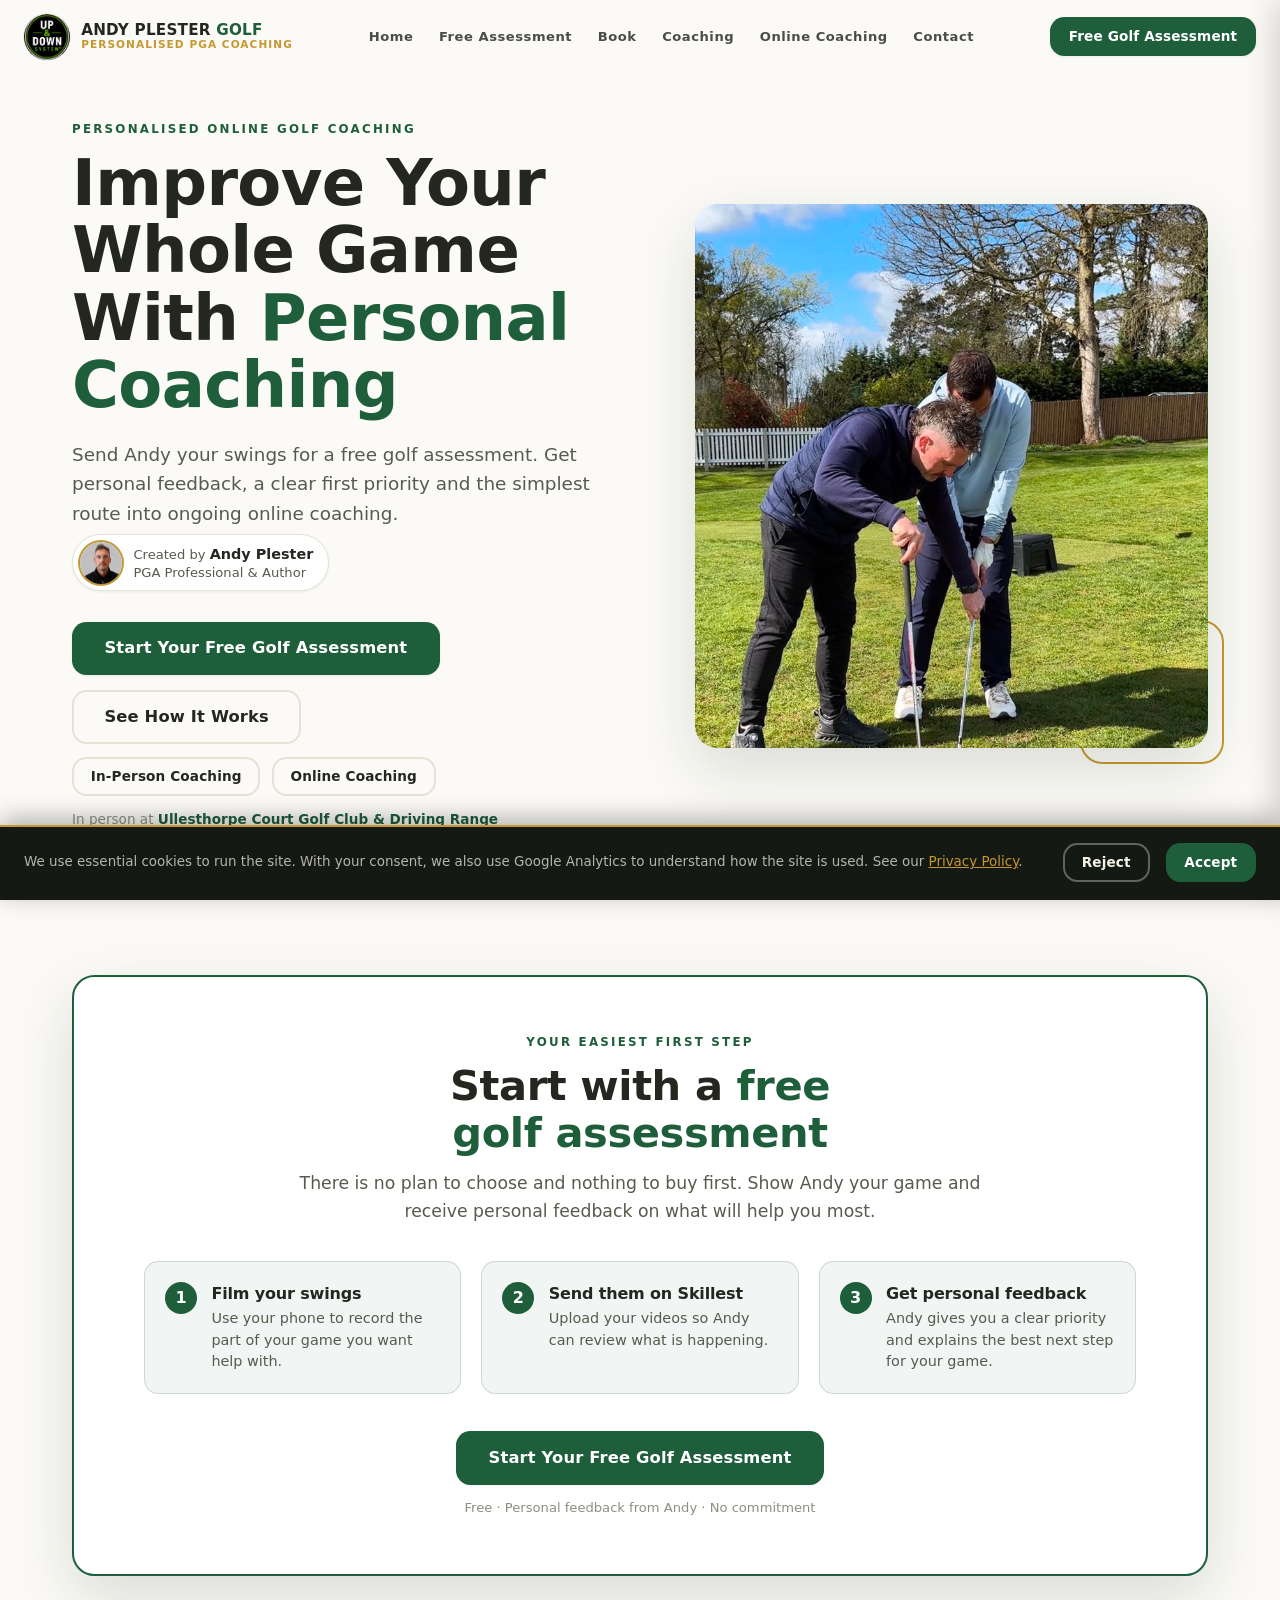
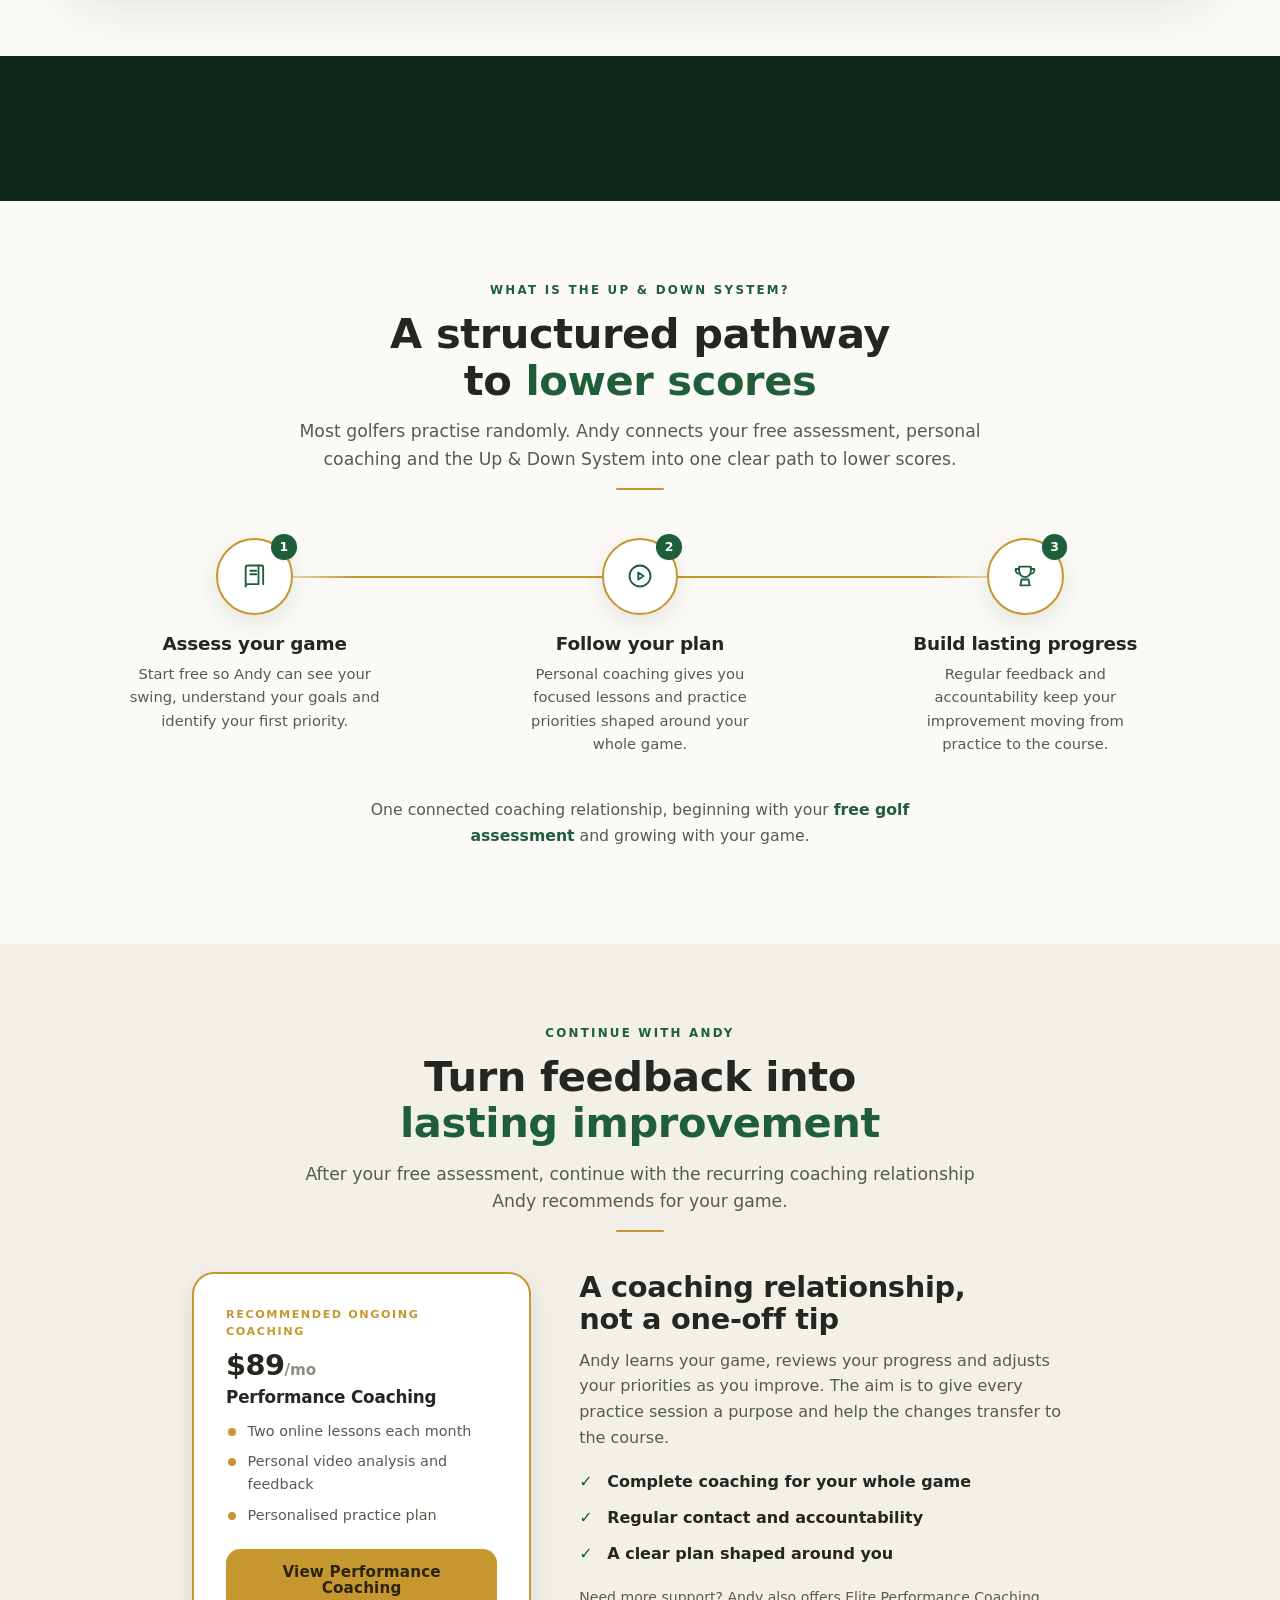
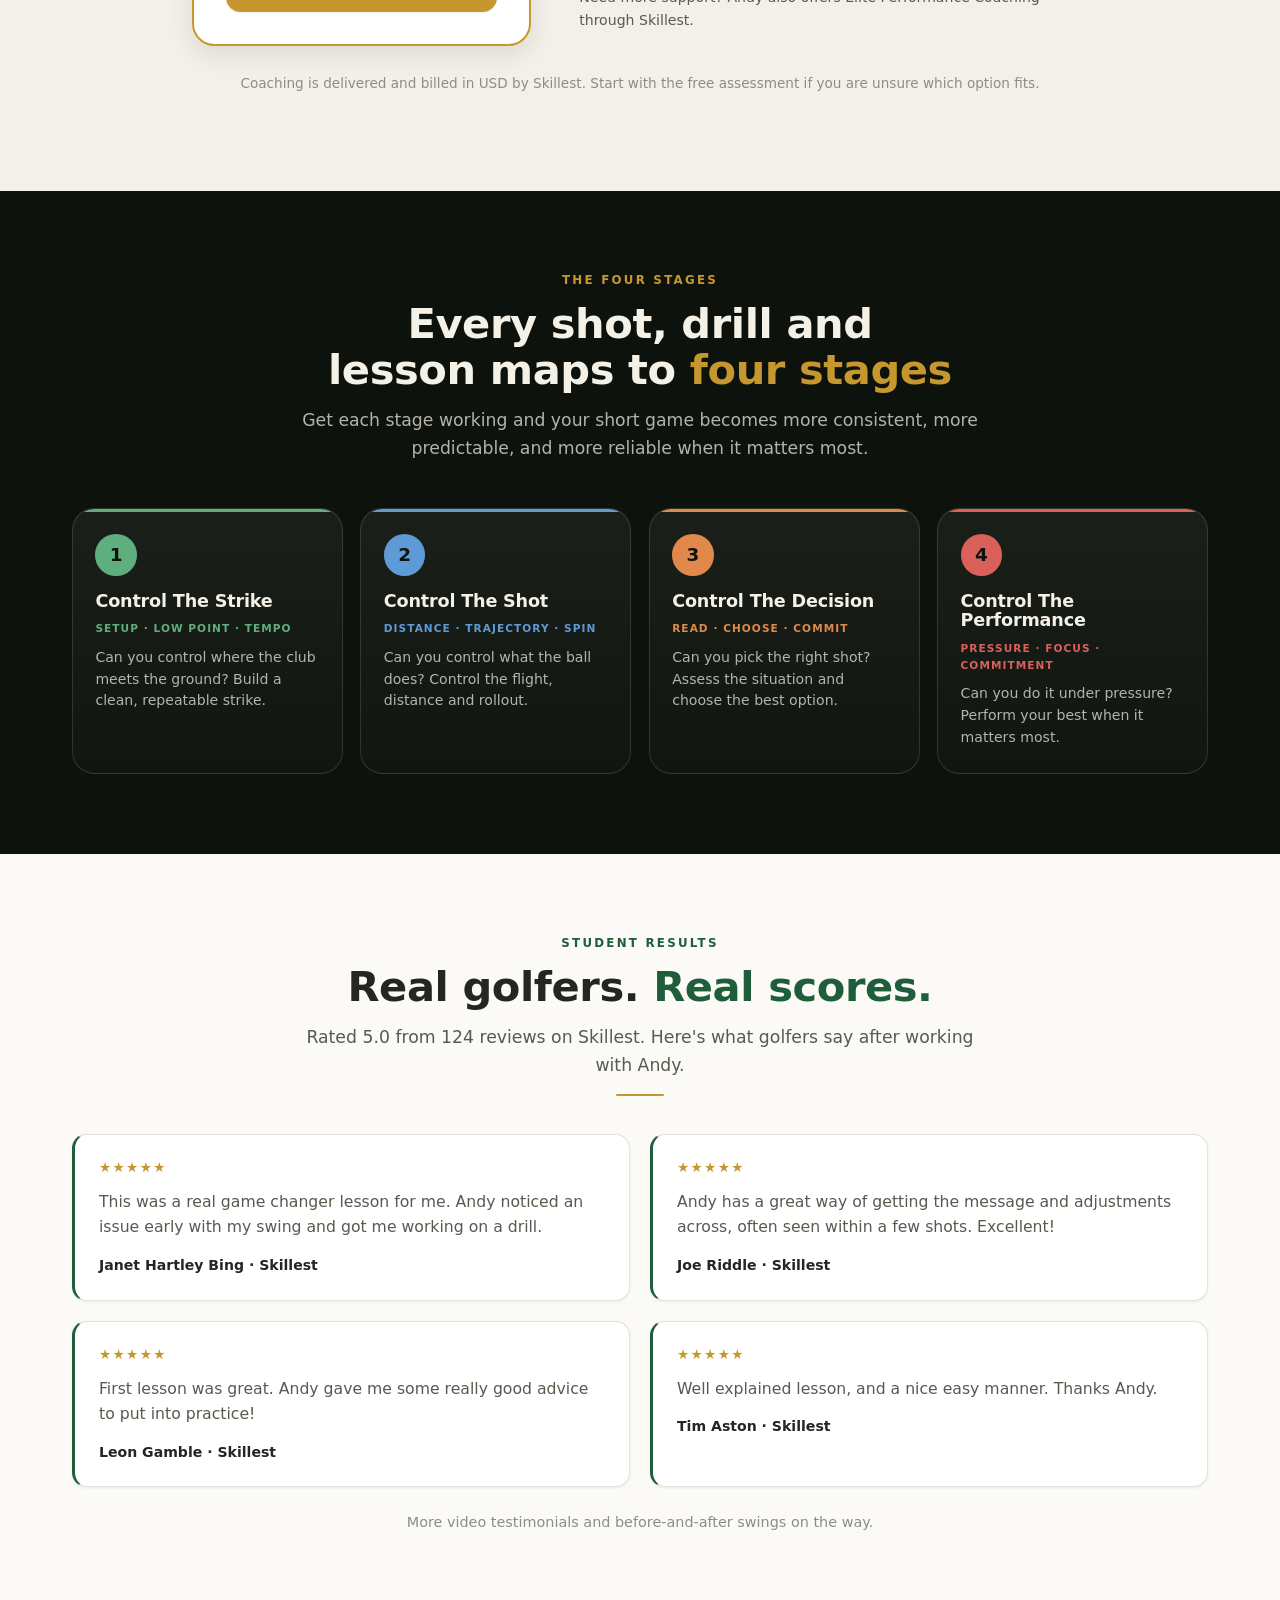
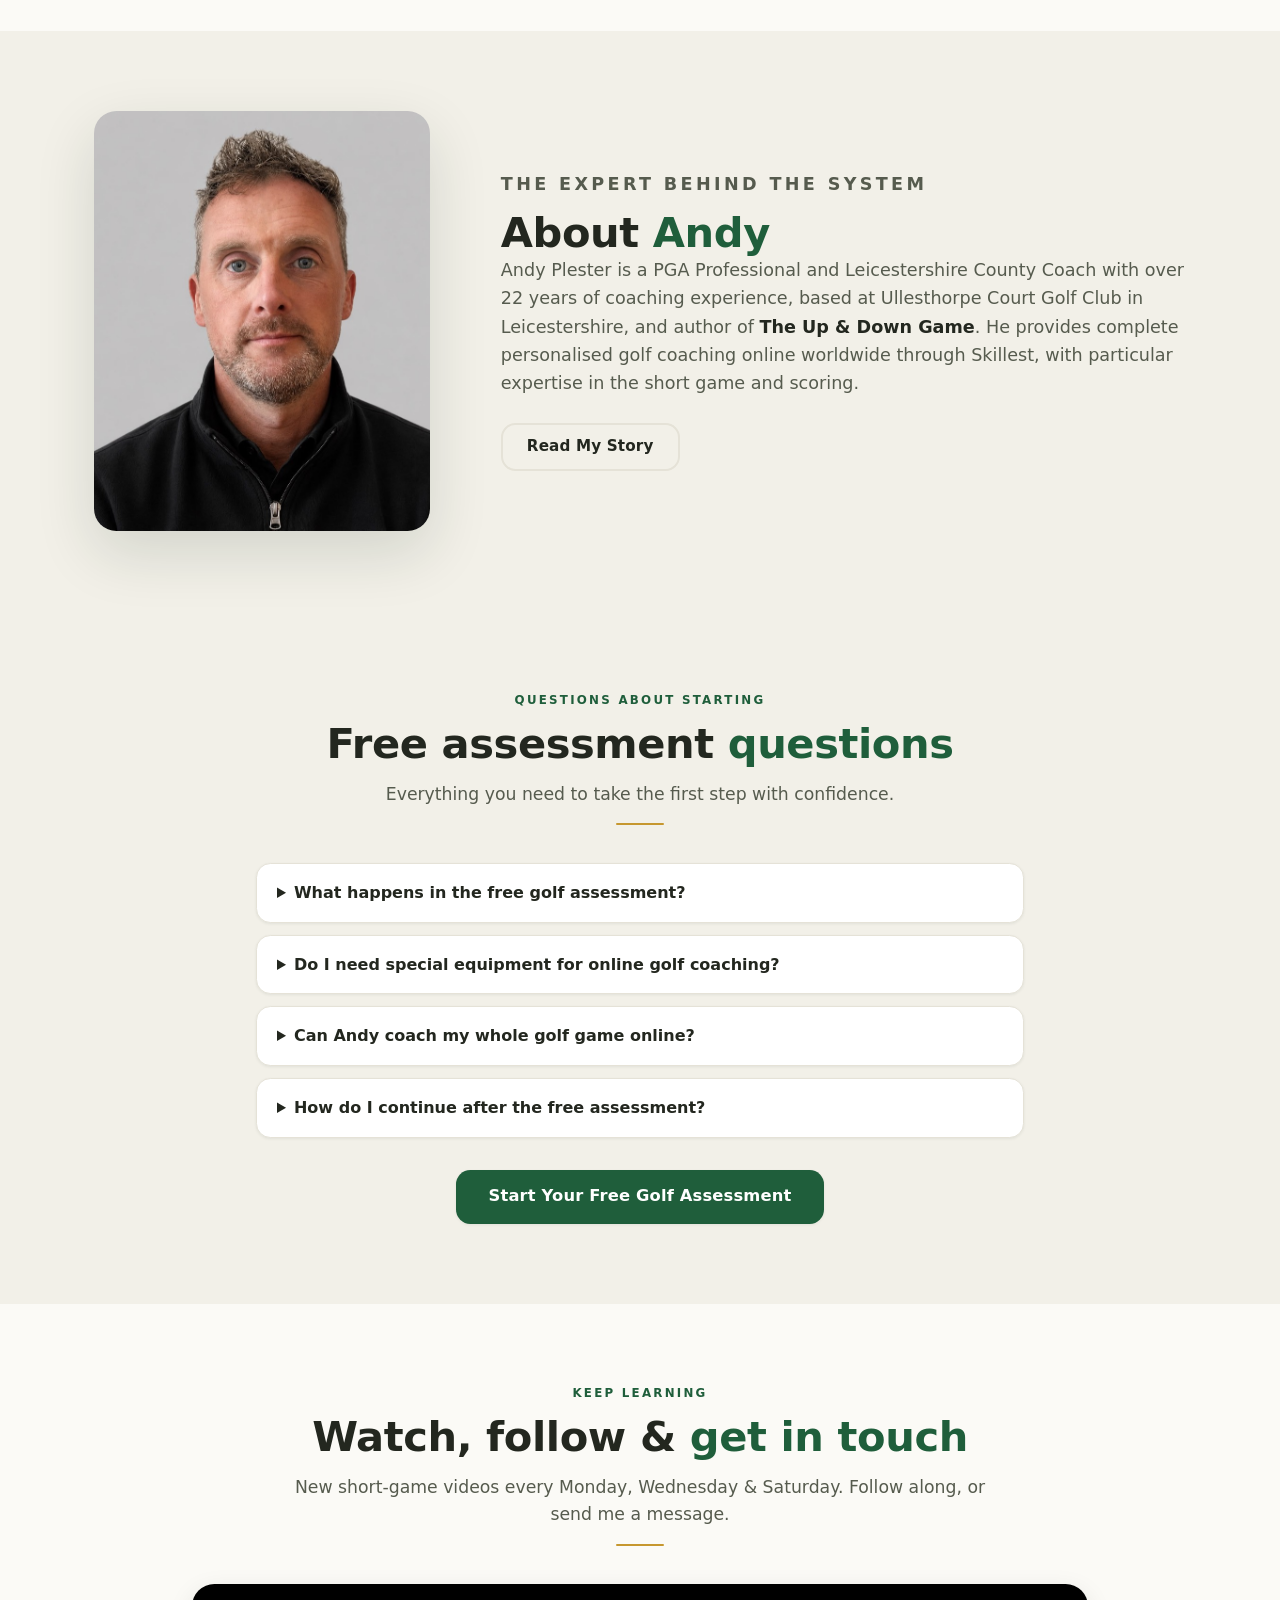
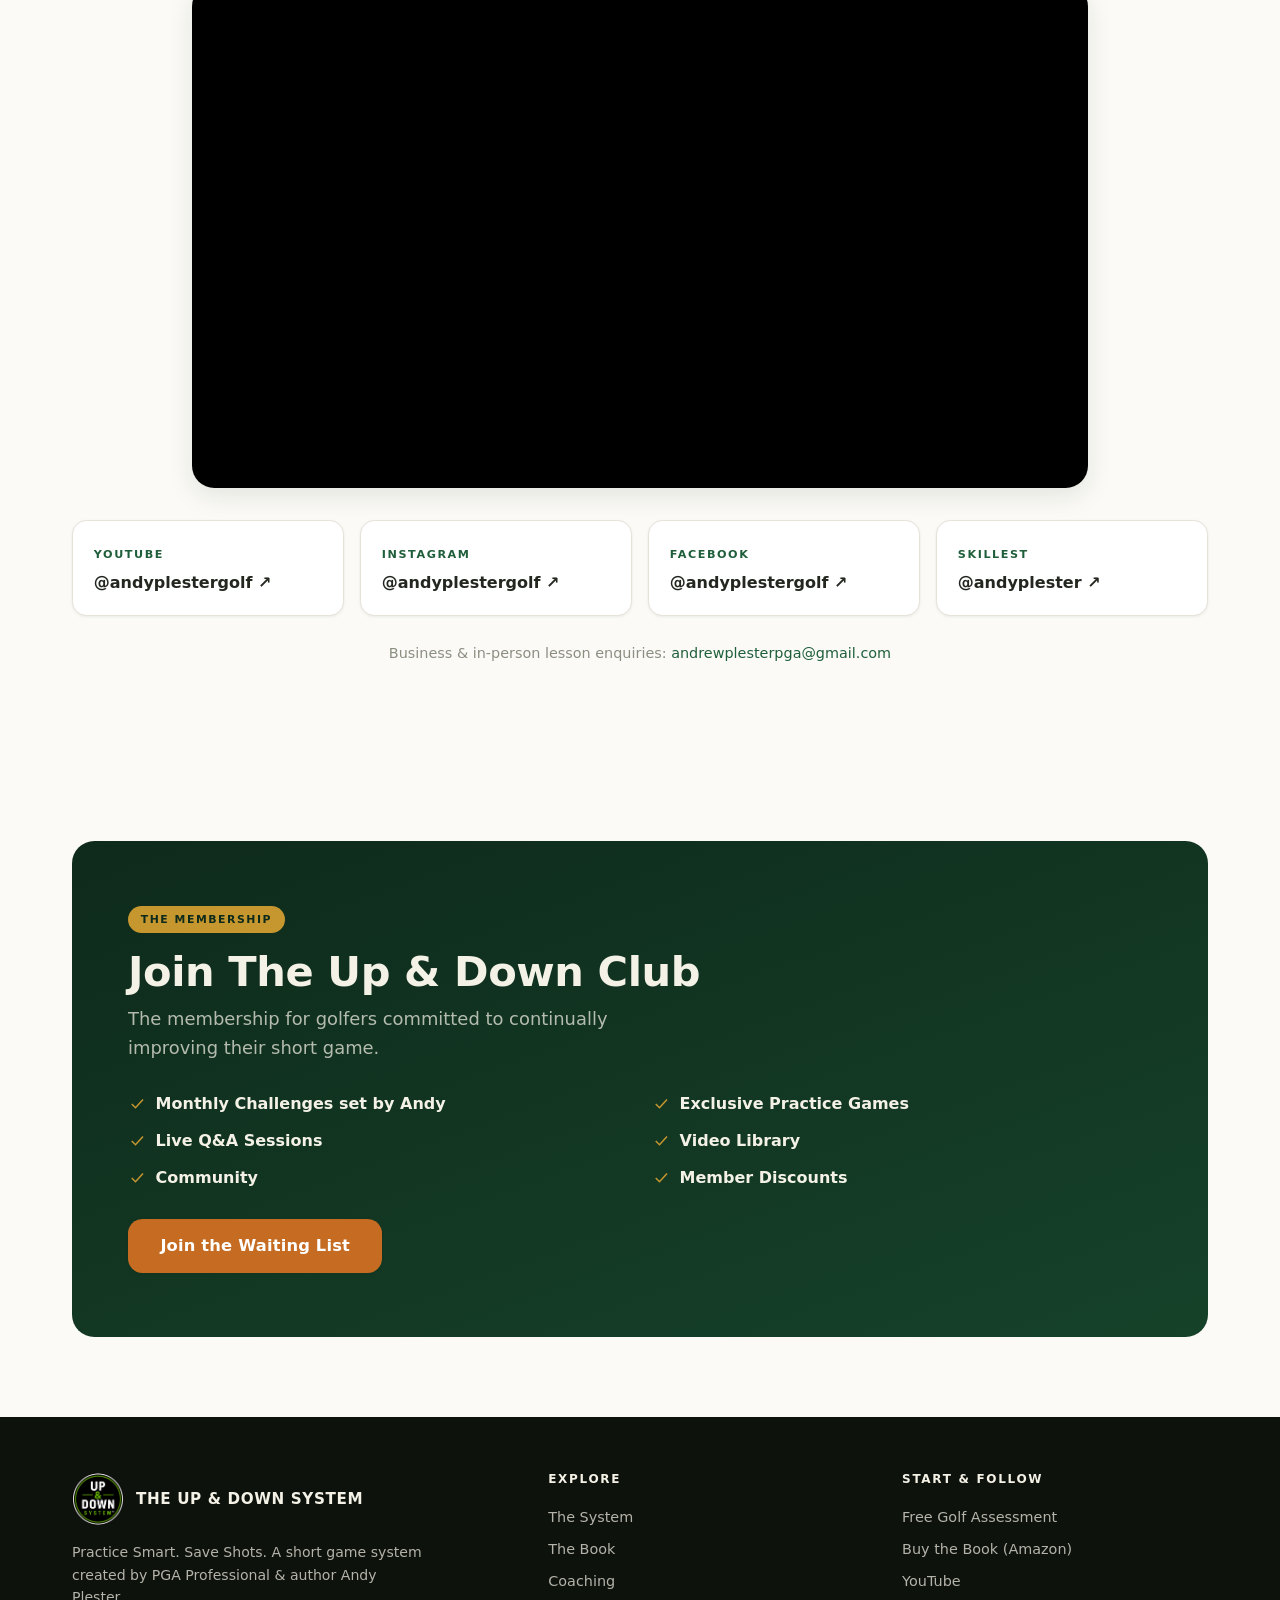
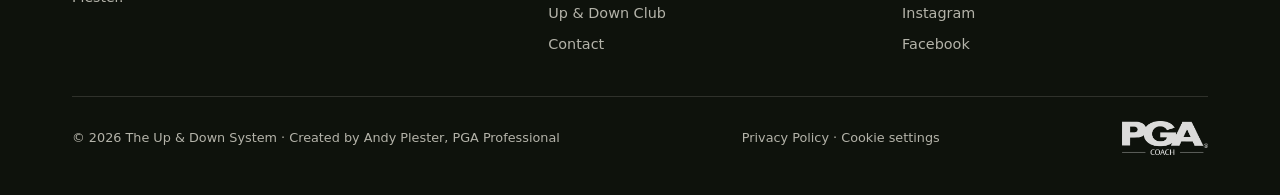
==== index.html @ eadbabe5 "Preview of number 20" ====
<!DOCTYPE html>
<html lang="en">
<head><meta name="robots" content="noindex, nofollow">
  <meta http-equiv="Content-Security-Policy" data-desk="site-policy" content="default-src 'self'; script-src 'self' 'unsafe-inline' https://www.googletagmanager.com/gtag/js; style-src 'self' 'unsafe-inline' https://fonts.googleapis.com; font-src 'self' https://fonts.gstatic.com data:; img-src 'self' data: https://www.google-analytics.com https://www.googletagmanager.com https://i.ytimg.com; media-src 'self'; connect-src 'self' https://www.google-analytics.com https://*.google-analytics.com https://*.analytics.google.com https://www.googletagmanager.com; frame-src https://www.youtube-nocookie.com https://www.youtube.com; form-action 'self' https://api.web3forms.com https://andyplestergolf.com; object-src 'none'; base-uri 'self'; worker-src 'none'; manifest-src 'self'">
  <meta charset="UTF-8">
  <meta name="viewport" content="width=device-width, initial-scale=1.0">

  <title>Online Golf Coaching | Andy Plester PGA</title>
  <meta name="description" content="Personalised online golf coaching with PGA Professional Andy Plester. Start with a free golf assessment and get a clear plan for your game.">
  <link rel="canonical" href="https://andyplestergolf.com/">
  <link rel="icon" href="logo-badge.jpeg">
  <link rel="apple-touch-icon" href="logo-badge.jpeg">

  <!-- Open Graph / Twitter -->
  <meta property="og:type" content="website">
  <meta property="og:site_name" content="Andy Plester Golf">
  <meta property="og:title" content="Personalised Online Golf Coaching with Andy Plester">
  <meta property="og:description" content="Start with a free golf assessment and receive personal feedback from PGA Professional Andy Plester.">
  <meta property="og:url" content="https://andyplestergolf.com/">
  <meta property="og:image" content="https://andyplestergolf.com/coaching-hero.jpeg">
  <meta name="twitter:card" content="summary_large_image">
  <meta name="twitter:title" content="Personalised Online Golf Coaching with Andy Plester">
  <meta name="twitter:description" content="Start with a free golf assessment and receive personal feedback from PGA Professional Andy Plester.">
  <meta name="twitter:image" content="https://andyplestergolf.com/coaching-hero.jpeg">

  <link rel="preconnect" href="https://fonts.googleapis.com">
  <link rel="preconnect" href="https://fonts.gstatic.com" crossorigin>
  <link href="https://fonts.googleapis.com/css2?family=Syne:wght@400;500;600;700;800&display=swap" rel="stylesheet">
  <script>document.documentElement.className += " js";</script>
  <link rel="stylesheet" href="brand.css">

  <script type="application/ld+json">
  {
    "@context":"https://schema.org",
    "@graph":[
      {"@type":"Organization","@id":"https://andyplestergolf.com/#org","name":"Andy Plester Golf","url":"https://andyplestergolf.com/","logo":"https://andyplestergolf.com/logo-badge.jpeg","sameAs":["https://www.youtube.com/@andyplestergolf","https://www.instagram.com/andyplestergolf/","https://www.facebook.com/andyplestergolf/","https://skillest.com/@andyplester"]},
      {"@type":"Person","@id":"https://andyplestergolf.com/#andy","name":"Andy Plester","image":"https://andyplestergolf.com/andy-portrait.jpeg","jobTitle":"PGA Professional and Leicestershire County Coach","hasCredential":"PGA Professional","knowsAbout":["golf coaching","online golf lessons","short game","chipping","pitching","bunker play","course management"],"worksFor":{"@id":"https://andyplestergolf.com/#org"}},
      {"@type":["LocalBusiness","ProfessionalService"],"@id":"https://andyplestergolf.com/#business","name":"Andy Plester Golf","url":"https://andyplestergolf.com/","image":"https://andyplestergolf.com/coaching-hero.jpeg","founder":{"@id":"https://andyplestergolf.com/#andy"},"address":{"@type":"PostalAddress","addressLocality":"Ullesthorpe","addressRegion":"Leicestershire","addressCountry":"GB"},"areaServed":["Worldwide","Leicestershire"]},
      {"@type":"Service","@id":"https://andyplestergolf.com/#online-coaching","name":"Personalised Online Golf Coaching","description":"Personalised golf coaching through Skillest with video analysis, feedback and a practice plan from Andy Plester.","provider":{"@id":"https://andyplestergolf.com/#business"},"areaServed":"Worldwide","offers":[{"@type":"Offer","name":"Free Golf Assessment","price":"0","priceCurrency":"USD","url":"https://skillest.com/@andyplester#evaluation"},{"@type":"Offer","name":"Performance Coaching","price":"89","priceCurrency":"USD","url":"https://skillest.com/@andyplester"}]},
      {"@type":"Book","name":"The Up & Down Game","author":{"@id":"https://andyplestergolf.com/#andy"},"bookFormat":"https://schema.org/Paperback","inLanguage":"en","url":"https://www.amazon.co.uk/dp/B0H3FBJCKP"},
      {"@type":"FAQPage","mainEntity":[
        {"@type":"Question","name":"What happens in the free golf assessment?","acceptedAnswer":{"@type":"Answer","text":"You send Andy videos of your golf swing through Skillest. Andy reviews them personally and gives you clear feedback on what to work on first."}},
        {"@type":"Question","name":"Do I need special equipment for online golf coaching?","acceptedAnswer":{"@type":"Answer","text":"No. You only need your phone and somewhere safe to film your swing; your lessons and feedback are delivered through Skillest."}},
        {"@type":"Question","name":"Can Andy coach my whole golf game online?","acceptedAnswer":{"@type":"Answer","text":"Yes. Andy provides complete personalised golf coaching, with particular expertise in the short game and scoring."}},
        {"@type":"Question","name":"How do I continue after the free assessment?","acceptedAnswer":{"@type":"Answer","text":"Andy will explain the most useful next step for your game. If ongoing support is right for you, Performance Coaching includes regular lessons, analysis and a personalised practice plan through Skillest."}}
      ]}
    ]
  }
  </script>
</head>
<body>
  <header class="site-header" id="top">
    <a href="#top" class="brand-lockup" aria-label="Andy Plester Golf, home">
      <img src="logo-badge.jpeg" alt="" width="46" height="46" class="brand-badge">
      <span class="brand-text">
        <span class="brand-name">ANDY PLESTER <span class="amp">GOLF</span></span>
        <span class="brand-strap">Personalised PGA Coaching</span>
      </span>
    </a>
    <nav class="nav" aria-label="Main">
      <a href="#top" class="nav-link">Home</a>
      <a href="#free-assessment" class="nav-link">Free Assessment</a>
      <a href="book.html" class="nav-link">Book</a>
      <a href="coaching.html" class="nav-link">Coaching</a>
      <a href="#online-coaching" class="nav-link">Online Coaching</a>
      <a href="#connect" class="nav-link">Contact</a>
    </nav>
    <a href="https://skillest.com/@andyplester#evaluation" class="btn btn-assessment btn-sm header-cta" target="_blank" rel="noopener">Free Golf Assessment</a>
    <button type="button" class="menu-toggle" aria-label="Open menu" aria-expanded="false" aria-controls="mobile-menu">
      <span class="menu-toggle-bar"></span><span class="menu-toggle-bar"></span><span class="menu-toggle-bar"></span>
    </button>
  </header>
  <nav class="mobile-menu" id="mobile-menu" aria-label="Mobile" aria-hidden="true">
    <a href="#top" class="mobile-link">Home</a>
    <a href="#free-assessment" class="mobile-link">Free Assessment</a>
    <a href="book.html" class="mobile-link">Book</a>
    <a href="coaching.html" class="mobile-link">Coaching</a>
    <a href="#online-coaching" class="mobile-link">Online Coaching</a>
    <a href="#connect" class="mobile-link">Contact</a>
    <a href="https://skillest.com/@andyplester#evaluation" class="btn btn-assessment" target="_blank" rel="noopener">Start Your Free Golf Assessment</a>
  </nav>
  <div class="menu-backdrop" aria-hidden="true"></div>

  <main>
    <!-- ============ HERO ============ -->
    <section class="hero">
      <div class="wrap">
        <div class="hero-grid">
          <div class="hero-copy">
            <p class="eyebrow">Personalised online golf coaching</p>
            <h1>Improve Your Whole Game With <em>Personal Coaching</em></h1>
            <p class="hero-sub">Send Andy your swings for a free golf assessment. Get personal feedback, a clear first priority and the simplest route into ongoing online coaching.</p>
            <div class="hero-credit">
              <img src="andy-portrait.jpeg" alt="Andy Plester">
              <span>Created by <b>Andy Plester</b><br>PGA Professional &amp; Author</span>
            </div>
            <div class="hero-cta">
              <a href="https://skillest.com/@andyplester#evaluation" class="btn btn-assessment btn-lg" target="_blank" rel="noopener">Start Your Free Golf Assessment</a>
              <a href="#free-assessment" class="btn btn-ghost btn-lg">See How It Works</a>
            </div>
            <div class="hero-modes">
              <a href="mailto:andrewplesterpga@gmail.com?subject=In-person%20lesson%20enquiry" class="btn btn-ghost btn-sm">In-Person Coaching</a>
              <a href="#online-coaching" class="btn btn-ghost btn-sm">Online Coaching</a>
            </div>
            <p class="hero-venue">In person at <a href="https://maps.google.com/?q=Ullesthorpe+Court+Golf+Club" target="_blank" rel="noopener">Ullesthorpe Court Golf Club &amp; Driving Range</a></p>
          </div>
          <div class="hero-media">
            <div class="media-frame">
              <img class="zoom" src="coaching-hero.jpeg" alt="Andy Plester coaching a golfer's short game on the practice green" width="1176" height="2048" fetchpriority="high">
            </div>
          </div>
        </div>
      </div>
    </section>

    <!-- ============ FREE ASSESSMENT ============ -->
    <section class="section" id="free-assessment">
      <div class="wrap">
        <div class="assessment-panel reveal">
          <div class="section-head center">
            <p class="eyebrow">Your easiest first step</p>
            <h2 class="section-title">Start with a <em>free golf assessment</em></h2>
            <p class="section-intro">There is no plan to choose and nothing to buy first. Show Andy your game and receive personal feedback on what will help you most.</p>
          </div>
          <ol class="assessment-steps">
            <li><span>1</span><div><h3>Film your swings</h3><p>Use your phone to record the part of your game you want help with.</p></div></li>
            <li><span>2</span><div><h3>Send them on Skillest</h3><p>Upload your videos so Andy can review what is happening.</p></div></li>
            <li><span>3</span><div><h3>Get personal feedback</h3><p>Andy gives you a clear priority and explains the best next step for your game.</p></div></li>
          </ol>
          <div class="assessment-action">
            <a href="https://skillest.com/@andyplester#evaluation" class="btn btn-assessment btn-lg" target="_blank" rel="noopener">Start Your Free Golf Assessment</a>
            <p>Free · Personal feedback from Andy · No commitment</p>
          </div>
        </div>
      </div>
    </section>

    <!-- ============ TRUST BAR ============ -->
    <section class="trust">
      <div class="wrap">
        <div class="trust-inner" data-stagger="80">
          <div class="trust-item">
            <svg viewBox="0 0 24 24" aria-hidden="true"><circle cx="12" cy="12" r="9"/><path d="M12 7v5l3 2"/></svg>
            <span>22+ Years Coaching</span>
          </div>
          <div class="trust-item">
            <svg viewBox="0 0 24 24" aria-hidden="true"><path d="M12 3l7 3v5c0 4.5-3 7.5-7 9-4-1.5-7-4.5-7-9V6z"/><path d="M9 12l2 2 4-4"/></svg>
            <span>PGA Professional</span>
          </div>
          <div class="trust-item">
            <svg viewBox="0 0 24 24" aria-hidden="true"><path d="M4 5a2 2 0 0 1 2-2h9v16H6a2 2 0 0 0-2 2z"/><path d="M15 3h3a1 1 0 0 1 1 1v15"/></svg>
            <span>Amazon Author</span>
          </div>
          <div class="trust-item">
            <svg viewBox="0 0 24 24" aria-hidden="true"><path d="M6 21V4l11 3-11 4"/><path d="M6 4v0"/></svg>
            <span>TaylorMade Ambassador</span>
          </div>
          <div class="trust-item">
            <svg viewBox="0 0 24 24" aria-hidden="true"><circle cx="9" cy="8" r="3"/><circle cx="17" cy="9" r="2.3"/><path d="M3 20c0-3 2.7-5 6-5s6 2 6 5"/><path d="M15 20c0-2 .6-3.4 1.8-4.2"/></svg>
            <span>Thousands of Golfers Helped</span>
          </div>
        </div>
      </div>
    </section>

    <!-- ============ WHAT IS THE SYSTEM ============ -->
    <section class="section" id="system">
      <div class="wrap">
        <div class="section-head center reveal">
          <p class="eyebrow">What is the Up &amp; Down System?</p>
          <h2 class="section-title">A structured pathway to <em>lower scores</em></h2>
          <p class="section-intro">Most golfers practise randomly. Andy connects your free assessment, personal coaching and the Up &amp; Down System into one clear path to lower scores.</p>
          <div class="gold-rule"></div>
        </div>
        <div class="steps" data-stagger="130">
          <div class="step">
            <div class="step-icon">
            <span class="n">1</span>
              <svg viewBox="0 0 24 24" aria-hidden="true"><path d="M4 5a2 2 0 0 1 2-2h9v16H6a2 2 0 0 0-2 2z"/><path d="M15 3h3a1 1 0 0 1 1 1v15"/><path d="M8 7.5h5M8 10.5h5"/></svg>
            </div>
            <h3>Assess your game</h3>
            <p>Start free so Andy can see your swing, understand your goals and identify your first priority.</p>
          </div>
          <div class="step">
            <div class="step-icon">
              <span class="n">2</span>
              <svg viewBox="0 0 24 24" aria-hidden="true"><circle cx="12" cy="12" r="9"/><path d="M10.5 9l4.5 3-4.5 3z"/></svg>
            </div>
            <h3>Follow your plan</h3>
            <p>Personal coaching gives you focused lessons and practice priorities shaped around your whole game.</p>
          </div>
          <div class="step">
            <div class="step-icon">
              <span class="n">3</span>
              <svg viewBox="0 0 24 24" aria-hidden="true"><path d="M7 4h10v4a5 5 0 0 1-10 0z"/><path d="M7 6H4v1a3 3 0 0 0 3 3M17 6h3v1a3 3 0 0 1-3 3M9 15h6l1 5H8z"/></svg>
            </div>
            <h3>Build lasting progress</h3>
            <p>Regular feedback and accountability keep your improvement moving from practice to the course.</p>
          </div>
        </div>
        <p class="steps-caption">One connected coaching relationship, beginning with your <b>free golf assessment</b> and growing with your game.</p>
      </div>
    </section>

    <!-- ============ ONLINE COACHING ============ -->
    <section class="section" id="online-coaching" style="background:var(--panel)">
      <div class="wrap">
        <div class="section-head center reveal">
          <p class="eyebrow">Continue with Andy</p>
          <h2 class="section-title">Turn feedback into <em>lasting improvement</em></h2>
          <p class="section-intro">After your free assessment, continue with the recurring coaching relationship Andy recommends for your game.</p>
          <div class="gold-rule"></div>
        </div>
        <div class="coaching-focus reveal">
          <div class="card card--gold">
            <span class="tier">Recommended ongoing coaching</span>
            <div class="price" data-usd="89">$89<span class="per">/mo</span></div>
            <h3>Performance Coaching</h3>
            <ul>
              <li>Two online lessons each month</li>
              <li>Personal video analysis and feedback</li>
              <li>Personalised practice plan</li>
            </ul>
            <a href="https://skillest.com/@andyplester" class="btn btn-gold" target="_blank" rel="noopener">View Performance Coaching</a>
          </div>
          <div class="coaching-focus-copy">
            <h3>A coaching relationship, not a one-off tip</h3>
            <p>Andy learns your game, reviews your progress and adjusts your priorities as you improve. The aim is to give every practice session a purpose and help the changes transfer to the course.</p>
            <ul class="check-list">
              <li>Complete coaching for your whole game</li>
              <li>Regular contact and accountability</li>
              <li>A clear plan shaped around you</li>
            </ul>
            <p class="secondary-options">Need more support? Andy also offers Elite Performance Coaching through Skillest.</p>
          </div>
        </div>
        <p class="cards-note">Coaching is delivered and billed in USD by Skillest. Start with the free assessment if you are unsure which option fits.</p>
      </div>
    </section>

    <!-- ============ THE FOUR STAGES ============ -->
    <section class="section stages">
      <div class="wrap">
        <div class="section-head center reveal">
          <p class="eyebrow on-dark">The Four Stages</p>
          <h2 class="section-title">Every shot, drill and lesson maps to <em style="color:var(--gold)">four stages</em></h2>
          <p class="section-intro">Get each stage working and your short game becomes more consistent, more predictable, and more reliable when it matters most.</p>
        </div>
        <div class="stage-cards" data-stagger="110">
          <div class="stage-card" style="--sc:#5FAE7E">
            <span class="sc-num">1</span>
            <h3>Control The Strike</h3>
            <div class="sc-tags">Setup · Low point · Tempo</div>
            <p>Can you control where the club meets the ground? Build a clean, repeatable strike.</p>
          </div>
          <div class="stage-card" style="--sc:#5E9BD6">
            <span class="sc-num">2</span>
            <h3>Control The Shot</h3>
            <div class="sc-tags">Distance · Trajectory · Spin</div>
            <p>Can you control what the ball does? Control the flight, distance and rollout.</p>
          </div>
          <div class="stage-card" style="--sc:#E0894A">
            <span class="sc-num">3</span>
            <h3>Control The Decision</h3>
            <div class="sc-tags">Read · Choose · Commit</div>
            <p>Can you pick the right shot? Assess the situation and choose the best option.</p>
          </div>
          <div class="stage-card" style="--sc:#D9615A">
            <span class="sc-num">4</span>
            <h3>Control The Performance</h3>
            <div class="sc-tags">Pressure · Focus · Commitment</div>
            <p>Can you do it under pressure? Perform your best when it matters most.</p>
          </div>
        </div>
      </div>
    </section>

    <!-- ============ STUDENT RESULTS ============ -->
    <section class="section">
      <div class="wrap">
        <div class="section-head center reveal">
          <p class="eyebrow">Student Results</p>
          <h2 class="section-title">Real golfers. <em>Real scores.</em></h2>
          <p class="section-intro">Rated 5.0 from 124 reviews on Skillest. Here's what golfers say after working with Andy.</p>
          <div class="gold-rule"></div>
        </div>
        <div class="results-grid" data-stagger="90">
          <blockquote class="quote">
            <div class="stars" aria-hidden="true">★★★★★</div>
            <p>This was a real game changer lesson for me. Andy noticed an issue early with my swing and got me working on a drill.</p>
            <cite>Janet Hartley Bing · Skillest</cite>
          </blockquote>
          <blockquote class="quote">
            <div class="stars" aria-hidden="true">★★★★★</div>
            <p>Andy has a great way of getting the message and adjustments across, often seen within a few shots. Excellent!</p>
            <cite>Joe Riddle · Skillest</cite>
          </blockquote>
          <blockquote class="quote">
            <div class="stars" aria-hidden="true">★★★★★</div>
            <p>First lesson was great. Andy gave me some really good advice to put into practice!</p>
            <cite>Leon Gamble · Skillest</cite>
          </blockquote>
          <blockquote class="quote">
            <div class="stars" aria-hidden="true">★★★★★</div>
            <p>Well explained lesson, and a nice easy manner. Thanks Andy.</p>
            <cite>Tim Aston · Skillest</cite>
          </blockquote>
        </div>
        <p class="results-note">More video testimonials and before-and-after swings on the way.</p>
      </div>
    </section>

    <!-- ============ ABOUT ANDY ============ -->
    <section class="section" style="background:var(--panel)">
      <div class="wrap">
        <div class="about-grid">
          <div class="about-photo reveal">
            <div class="media-frame">
              <img class="zoom" src="andy-portrait.jpeg" alt="Andy Plester, PGA Professional" width="1638" height="2048" loading="lazy">
            </div>
          </div>
          <div class="about-body reveal">
            <p class="eyebrow">The expert behind the system</p>
            <h2 class="section-title">About <em>Andy</em></h2>
            <p>Andy Plester is a PGA Professional and Leicestershire County Coach with over 22 years of coaching experience, based at Ullesthorpe Court Golf Club in Leicestershire, and author of <strong>The Up &amp; Down Game</strong>. He provides complete personalised golf coaching online worldwide through Skillest, with particular expertise in the short game and scoring.</p>
            <a href="about.html" class="btn btn-ghost">Read My Story</a>
          </div>
        </div>
      </div>
    </section>

    <!-- ============ FREQUENTLY ASKED QUESTIONS ============ -->
    <section class="section faq-section" id="questions">
      <div class="wrap">
        <div class="section-head center reveal">
          <p class="eyebrow">Questions about starting</p>
          <h2 class="section-title">Free assessment <em>questions</em></h2>
          <p class="section-intro">Everything you need to take the first step with confidence.</p>
          <div class="gold-rule"></div>
        </div>
        <div class="faq-list">
          <details><summary>What happens in the free golf assessment?</summary><p>You send Andy videos of your golf swing through Skillest. Andy reviews them personally and gives you clear feedback on what to work on first.</p></details>
          <details><summary>Do I need special equipment for online golf coaching?</summary><p>No. You only need your phone and somewhere safe to film your swing; your lessons and feedback are delivered through Skillest.</p></details>
          <details><summary>Can Andy coach my whole golf game online?</summary><p>Yes. Andy provides complete personalised golf coaching, with particular expertise in the short game and scoring.</p></details>
          <details><summary>How do I continue after the free assessment?</summary><p>Andy will explain the most useful next step for your game. If ongoing support is right for you, Performance Coaching includes regular lessons, analysis and a personalised practice plan through Skillest.</p></details>
        </div>
        <div class="assessment-action">
          <a href="https://skillest.com/@andyplester#evaluation" class="btn btn-assessment btn-lg" target="_blank" rel="noopener">Start Your Free Golf Assessment</a>
        </div>
      </div>
    </section>

    <!-- ============ YOUTUBE & SOCIALS / CONTACT ============ -->
    <section class="section" id="connect">
      <div class="wrap">
        <div class="section-head center reveal">
          <p class="eyebrow">Keep Learning</p>
          <h2 class="section-title">Watch, follow &amp; <em>get in touch</em></h2>
          <p class="section-intro">New short-game videos every Monday, Wednesday &amp; Saturday. Follow along, or send me a message.</p>
          <div class="gold-rule"></div>
        </div>
        <div class="video-embed reveal">
          <iframe src="https://www.youtube-nocookie.com/embed/F1NOkeQ18yk?rel=0" title="Andy Plester Golf on YouTube" loading="lazy" allow="accelerometer; autoplay; clipboard-write; encrypted-media; gyroscope; picture-in-picture" allowfullscreen></iframe>
        </div>
        <div class="social-grid" data-stagger="80">
          <a class="social-card" href="https://www.youtube.com/@andyplestergolf?sub_confirmation=1" target="_blank" rel="noopener"><span class="lbl">YouTube</span><span class="hnd">@andyplestergolf ↗</span></a>
          <a class="social-card" href="https://www.instagram.com/andyplestergolf/" target="_blank" rel="noopener"><span class="lbl">Instagram</span><span class="hnd">@andyplestergolf ↗</span></a>
          <a class="social-card" href="https://www.facebook.com/andyplestergolf/" target="_blank" rel="noopener"><span class="lbl">Facebook</span><span class="hnd">@andyplestergolf ↗</span></a>
          <a class="social-card" href="https://skillest.com/@andyplester" target="_blank" rel="noopener"><span class="lbl">Skillest</span><span class="hnd">@andyplester ↗</span></a>
        </div>
        <p class="results-note" style="margin-top:1.6rem">Business &amp; in-person lesson enquiries: <a href="mailto:andrewplesterpga@gmail.com?subject=In-person%20lesson%20enquiry">andrewplesterpga@gmail.com</a></p>
      </div>
    </section>

    <!-- ============ UP & DOWN CLUB ============ -->
    <section class="section" id="club">
      <div class="wrap">
        <div class="club reveal">
          <div class="club-inner">
            <span class="soon-tag">The Membership</span>
            <h2>Join The Up &amp; Down Club</h2>
            <p class="club-lead">The membership for golfers committed to continually improving their short game.</p>
            <ul class="club-benefits">
              <li><svg viewBox="0 0 24 24" aria-hidden="true"><path d="M5 12l5 5L20 6"/></svg>Monthly Challenges set by Andy</li>
              <li><svg viewBox="0 0 24 24" aria-hidden="true"><path d="M5 12l5 5L20 6"/></svg>Exclusive Practice Games</li>
              <li><svg viewBox="0 0 24 24" aria-hidden="true"><path d="M5 12l5 5L20 6"/></svg>Live Q&amp;A Sessions</li>
              <li><svg viewBox="0 0 24 24" aria-hidden="true"><path d="M5 12l5 5L20 6"/></svg>Video Library</li>
              <li><svg viewBox="0 0 24 24" aria-hidden="true"><path d="M5 12l5 5L20 6"/></svg>Community</li>
              <li><svg viewBox="0 0 24 24" aria-hidden="true"><path d="M5 12l5 5L20 6"/></svg>Member Discounts</li>
            </ul>
            <a href="up-and-down-club.html" class="btn btn-book btn-lg">Join the Waiting List</a>
          </div>
        </div>
      </div>
    </section>
  </main>

  <!-- ============ FOOTER ============ -->
  <footer class="site-footer">
    <div class="wrap">
      <div class="footer-top">
        <div>
          <div class="footer-brand">
            <img src="logo-badge.jpeg" alt="" width="52" height="52">
            <span class="fb-name">The Up &amp; Down System</span>
          </div>
          <p class="footer-strap">Practice Smart. Save Shots. A short game system created by PGA Professional &amp; author Andy Plester.</p>
        </div>
        <div class="footer-col">
          <h4>Explore</h4>
          <a href="#system">The System</a>
          <a href="book.html">The Book</a>
          <a href="coaching.html">Coaching</a>
          <a href="#club">Up &amp; Down Club</a>
          <a href="#connect">Contact</a>
        </div>
        <div class="footer-col">
          <h4>Start &amp; Follow</h4>
          <a href="https://skillest.com/@andyplester#evaluation" target="_blank" rel="noopener">Free Golf Assessment</a>
          <a href="https://www.amazon.co.uk/dp/B0H3FBJCKP" target="_blank" rel="noopener">Buy the Book (Amazon)</a>
          <a href="https://www.youtube.com/@andyplestergolf" target="_blank" rel="noopener">YouTube</a>
          <a href="https://www.instagram.com/andyplestergolf/" target="_blank" rel="noopener">Instagram</a>
          <a href="https://www.facebook.com/andyplestergolf/" target="_blank" rel="noopener">Facebook</a>
        </div>
      </div>
      <div class="footer-bottom">
        <span>© 2026 The Up &amp; Down System · Created by Andy Plester, PGA Professional</span>
        <span>
          <a href="privacy.html">Privacy Policy</a> · <a href="#" data-cookie-settings>Cookie settings</a>
        </span>
        <img src="PGA_Coach%20(1).png" alt="PGA Coach" class="footer-pga" width="120" height="34">
      </div>
    </div>
  </footer>
<script src="brand.js"></script>
</body>
</html>
---- brand.css ----
/* ============================================================
   THE UP & DOWN SYSTEM — brand design system (light / premium)
   Deep Green #1F5E3B · Gold accent · White · Charcoal
   Single source of truth for all pages.
   ============================================================ */
:root{
  /* brand */
  --green:#1F5E3B; --green-dark:#17492D; --green-deep:#0E2A1B;
  --green-tint:rgba(31,94,59,.06); --green-line:rgba(31,94,59,.18);
  --gold:#C6972F; --gold-soft:#E8D9A0; --gold-tint:rgba(198,151,47,.14);
  /* CTA family */
  --orange:#C56B22; --orange-dark:#A85718;   /* Buy the Book */
  --blue:#2A5C8A;   --blue-dark:#224B72;      /* Join Coaching */
  /* surfaces + ink */
  --bg:#FBFAF6; --surface:#FFFFFF; --panel:#F2F0E8; --panel-2:#ECE9DE;
  --dark:#0E120C;                              /* near-black showcase band */
  --ink:#23271F; --ink-soft:#565B4E; --ink-faint:#8A8F81; --line:#E5E2D7;
  --on-dark:#F4F1E6; --on-dark-soft:rgba(244,241,230,.72);
  /* radius + shadow + type */
  --radius-s:.55rem; --radius:.9rem; --radius-l:1.4rem; --pill:999px;
  --shadow-sm:0 1px 3px rgba(20,40,30,.07);
  --shadow:0 8px 26px rgba(20,40,30,.10);
  --shadow-lg:0 22px 60px rgba(20,40,30,.14);
  --font-display:"Syne",system-ui,-apple-system,"Segoe UI",sans-serif;
  --font-sans:system-ui,-apple-system,"Segoe UI",Roboto,Helvetica,Arial,sans-serif;
  --maxw:74rem;
  --header-h:5rem;
}

*,*::before,*::after{box-sizing:border-box}
html{scroll-behavior:smooth}
body{margin:0;background:var(--bg);color:var(--ink);font-family:var(--font-sans);
  line-height:1.6;-webkit-font-smoothing:antialiased;font-size:16px}
a{color:var(--green);text-decoration:none}
a:hover{text-decoration:underline}
img{max-width:100%;display:block}
h1,h2,h3,h4{font-family:var(--font-display);font-weight:700;line-height:1.12;
  letter-spacing:-.01em;text-wrap:balance;margin:0;color:var(--ink)}
p{margin:0 0 1rem}
strong{color:var(--ink)}
:focus-visible{outline:3px solid var(--gold);outline-offset:2px;border-radius:3px}

.wrap{max-width:var(--maxw);margin:0 auto;padding:0 1.5rem}
.eyebrow{font-size:.74rem;font-weight:700;letter-spacing:.19em;text-transform:uppercase;
  color:var(--green);margin:0 0 .7rem}
.eyebrow.on-dark{color:var(--gold)}
.lead{font-size:1.12rem;color:var(--ink-soft)}
.muted{color:var(--ink-soft)}
.center{text-align:center}
.gold-rule{height:2px;width:3rem;background:var(--gold);border-radius:2px;margin:.9rem 0 0}
.center .gold-rule{margin-left:auto;margin-right:auto}

/* ---------- buttons ---------- */
.btn{display:inline-flex;align-items:center;justify-content:center;text-align:center;gap:.5rem;font-family:var(--font-sans);
  font-weight:700;font-size:.95rem;letter-spacing:.01em;line-height:1;
  padding:.9rem 1.5rem;border-radius:var(--radius);border:2px solid transparent;
  cursor:pointer;transition:transform .15s ease,box-shadow .2s ease,background .2s ease,color .2s;
  box-shadow:var(--shadow-sm)}
.btn:hover{text-decoration:none;transform:translateY(-2px);box-shadow:var(--shadow)}
.btn-assessment{background:var(--green);color:#fff}
.btn-assessment:hover{background:var(--green-dark);color:#fff}
.btn-book{background:var(--orange);color:#fff}
.btn-book:hover{background:var(--orange-dark);color:#fff}
.btn-coaching{background:var(--blue);color:#fff}
.btn-coaching:hover{background:var(--blue-dark);color:#fff}
.btn-gold{background:var(--gold);color:#2A2410}
.btn-gold:hover{background:#B3861F;color:#2A2410}
.btn-white{background:#fff;color:var(--ink);border-color:var(--line)}
.btn-white:hover{background:#fff;color:var(--green);border-color:var(--green)}
.btn-dark{background:var(--dark);color:#fff}
.btn-dark:hover{background:#23271F;color:#fff}
.btn-ghost{background:transparent;color:var(--ink);border-color:var(--line);box-shadow:none}
.btn-ghost:hover{border-color:var(--green);color:var(--green);background:var(--green-tint)}
.btn-ghost.on-dark{color:var(--on-dark);border-color:rgba(244,241,230,.35)}
.btn-ghost.on-dark:hover{border-color:var(--gold);color:var(--gold);background:rgba(198,151,47,.1)}
.btn-lg{padding:1.05rem 1.9rem;font-size:1.02rem}
.btn-sm{padding:.65rem 1.05rem;font-size:.85rem}

/* ---------- header ---------- */
.site-header{position:fixed;top:0;left:0;right:0;z-index:100;
  display:flex;align-items:center;justify-content:space-between;gap:1.25rem;
  padding:.85rem 1.5rem;background:rgba(251,250,246,0);
  transition:background .3s ease,box-shadow .3s ease,border-color .3s;
  border-bottom:1px solid transparent}
.site-header.is-scrolled{background:rgba(251,250,246,.92);backdrop-filter:blur(10px);
  box-shadow:var(--shadow-sm);border-bottom-color:var(--line)}
.brand-lockup{display:flex;align-items:center;gap:.7rem;flex-shrink:0}
.brand-lockup:hover{text-decoration:none}
.brand-badge{width:46px;height:46px;border-radius:50%;object-fit:cover;flex:none;
  box-shadow:0 0 0 1px rgba(0,0,0,.06)}
.brand-text{display:flex;flex-direction:column;line-height:1.05}
.brand-name{font-family:var(--font-sans);font-weight:800;font-size:.95rem;
  letter-spacing:.015em;text-transform:uppercase;color:var(--ink);line-height:1}
.brand-name .amp{color:var(--green)}
.brand-strap{font-size:.66rem;letter-spacing:.1em;text-transform:uppercase;color:var(--gold);font-weight:700}
.nav{display:flex;align-items:center;gap:1.6rem}
.nav-link{font-size:.82rem;font-weight:600;letter-spacing:.04em;color:var(--ink);opacity:.82;
  transition:opacity .2s,color .2s}
.nav-link:hover{opacity:1;color:var(--green);text-decoration:none}
.nav-link .soon{font-size:.6rem;letter-spacing:.08em;text-transform:uppercase;color:var(--gold);
  vertical-align:super;margin-left:.15rem;font-weight:700}
.header-cta{flex-shrink:0}
.menu-toggle{display:none;width:44px;height:44px;border:none;background:transparent;
  flex-direction:column;justify-content:center;align-items:center;gap:5px;cursor:pointer;
  -webkit-tap-highlight-color:transparent}
.menu-toggle-bar{width:22px;height:2px;background:var(--ink);border-radius:2px;
  transition:transform .25s,opacity .25s}
.site-header.is-open .menu-toggle-bar:nth-child(1){transform:translateY(7px) rotate(45deg)}
.site-header.is-open .menu-toggle-bar:nth-child(2){opacity:0}
.site-header.is-open .menu-toggle-bar:nth-child(3){transform:translateY(-7px) rotate(-45deg)}

.mobile-menu{position:fixed;top:0;right:0;width:300px;max-width:86vw;height:100dvh;
  background:var(--surface);box-shadow:-6px 0 30px rgba(0,0,0,.16);
  padding:5.5rem 1.5rem 2rem;display:flex;flex-direction:column;gap:.35rem;z-index:98;
  transform:translateX(100%);transition:transform .3s ease}
.site-header.is-open ~ .mobile-menu,.mobile-menu.is-open{transform:translateX(0)}
.mobile-link{font-size:1rem;font-weight:600;color:var(--ink);padding:.85rem 0;
  border-bottom:1px solid var(--line)}
.mobile-link:hover{color:var(--green);text-decoration:none}
.mobile-menu .btn{margin-top:1.1rem;justify-content:center}
.menu-backdrop{position:fixed;inset:0;background:rgba(14,18,12,.5);z-index:97;opacity:0;
  pointer-events:none;transition:opacity .3s}
.menu-backdrop.is-visible{opacity:1;pointer-events:auto}

/* ---------- sections ---------- */
.section{padding:5rem 0}
.section-tight{padding:3.25rem 0}
.section-head{max-width:44rem;margin:0 0 2.4rem}
.section-head.center{margin-left:auto;margin-right:auto}
.section-title{font-size:clamp(1.7rem,4vw,2.6rem)}
.section-title em{font-style:normal;color:var(--green)}
.section-intro{margin:.85rem 0 0;font-size:1.08rem;color:var(--ink-soft)}

/* ---------- hero ---------- */
.hero{padding:calc(var(--header-h) + 2.5rem) 0 4rem;position:relative;overflow:hidden}
.hero-grid{display:grid;gap:2.5rem;align-items:center;grid-template-columns:1fr}
@media(min-width:900px){.hero-grid{grid-template-columns:1.05fr .95fr;gap:3.5rem}}
.hero h1{font-size:clamp(2.3rem,5.6vw,4rem);line-height:1.05;margin:.4rem 0 0}
.hero h1 em{font-style:normal;color:var(--green)}
.hero-sub{font-size:1.15rem;color:var(--ink-soft);margin:1.3rem 0 .4rem;max-width:34rem}
.hero-credit{display:inline-flex;align-items:center;gap:.7rem;margin:0 0 1.9rem;
  background:var(--surface);border:1px solid var(--line);border-radius:var(--pill);
  padding:.4rem .9rem .4rem .45rem;box-shadow:var(--shadow-sm)}
.hero-credit img{width:42px;height:42px;border-radius:50%;object-fit:cover;flex:none;
  box-shadow:0 0 0 2px var(--gold)}
.hero-credit span{font-size:.82rem;line-height:1.3;color:var(--ink-soft)}
.hero-credit b{color:var(--ink);font-size:.9rem}
.hero-cta{display:flex;flex-wrap:wrap;gap:.9rem}
.hero-modes{display:flex;flex-wrap:wrap;gap:.7rem;margin-top:.85rem}
.hero-venue{margin:.85rem 0 0;font-size:.85rem;color:var(--ink-faint)}
.hero-venue a{color:var(--green);font-weight:600;text-decoration:underline;text-underline-offset:2px}
@media(max-width:560px){
  .hero-cta,.hero-modes{display:grid;grid-template-columns:minmax(0,1fr) minmax(0,1fr);gap:.6rem}
  .hero-cta .btn,.hero-modes .btn{display:flex;align-items:center;justify-content:center;min-width:0;text-align:center;padding:.8rem .5rem;font-size:.8rem;line-height:1.25;white-space:normal;overflow-wrap:break-word}
}
.cards-note a{color:var(--green);font-weight:600;text-decoration:underline}
.hero-media{position:relative}
.hero-media .media-frame{max-height:34rem}
.hero-media .media-frame img{height:clamp(20rem,48vw,34rem);object-position:center 26%}
.hero-media::after{content:"";position:absolute;inset:auto -1rem -1rem auto;width:9rem;height:9rem;
  border:2px solid var(--gold);border-radius:var(--radius-l);z-index:-1}
@media(max-width:899px){.hero-media::after{display:none}}

/* ---------- free assessment journey ---------- */
.assessment-panel{background:var(--surface);border:2px solid var(--green);border-radius:var(--radius-l);
  box-shadow:var(--shadow-lg);padding:2.5rem 1.35rem}
@media(min-width:760px){.assessment-panel{padding:3.5rem 3rem}}
.assessment-panel .section-head{margin-bottom:2.25rem}
.assessment-steps{list-style:none;padding:0;margin:0 auto 2.3rem;display:grid;gap:1rem;max-width:62rem}
@media(min-width:760px){.assessment-steps{grid-template-columns:repeat(3,1fr);gap:1.25rem}}
.assessment-steps li{display:flex;align-items:flex-start;gap:.9rem;background:var(--green-tint);
  border:1px solid var(--green-line);border-radius:var(--radius);padding:1.25rem}
.assessment-steps li>span{width:2rem;height:2rem;display:flex;align-items:center;justify-content:center;flex:none;
  border-radius:50%;background:var(--green);color:#fff;font-weight:800}
.assessment-steps h3{font-size:1rem;margin:.15rem 0 .35rem}
.assessment-steps p{font-size:.9rem;color:var(--ink-soft);margin:0;line-height:1.5}
.assessment-action{text-align:center}
.assessment-action p{font-size:.82rem;color:var(--ink-faint);margin:.75rem 0 0}

/* ---------- recurring coaching focus ---------- */
.coaching-focus{display:grid;gap:2rem;align-items:center;max-width:56rem;margin:0 auto}
@media(min-width:760px){.coaching-focus{grid-template-columns:minmax(17rem,.8fr) minmax(0,1.2fr);gap:3rem}}
.coaching-focus .card{padding:2rem}
.coaching-focus-copy h3{font-size:clamp(1.35rem,3vw,1.8rem);margin-bottom:.8rem}
.coaching-focus-copy p{color:var(--ink-soft)}
.check-list{list-style:none;padding:0;margin:1.2rem 0;display:grid;gap:.65rem}
.check-list li{position:relative;padding-left:1.75rem;font-weight:650;color:var(--ink)}
.check-list li::before{content:"✓";position:absolute;left:0;color:var(--green);font-weight:900}
.secondary-options{font-size:.88rem}

/* ---------- FAQs ---------- */
.faq-section{background:var(--panel)}
.faq-list{max-width:48rem;margin:0 auto 2rem;display:grid;gap:.75rem}
.faq-list details{background:var(--surface);border:1px solid var(--line);border-radius:var(--radius);
  box-shadow:var(--shadow-sm);padding:0 1.25rem}
.faq-list summary{cursor:pointer;font-weight:750;color:var(--ink);padding:1rem 2rem 1rem 0}
.faq-list details p{color:var(--ink-soft);margin:-.15rem 0 1.15rem;max-width:42rem}

/* reusable image frame (crisp corners + overflow for zoom-in reveal) */
.media-frame{position:relative;border-radius:var(--radius-l);overflow:hidden;box-shadow:var(--shadow-lg)}
.media-frame img{width:100%;height:100%;object-fit:cover;display:block}
.hero-badge{position:absolute;left:-.75rem;bottom:1.25rem;background:var(--surface);
  border-radius:var(--radius);box-shadow:var(--shadow);padding:.7rem 1rem;display:flex;
  align-items:center;gap:.6rem;max-width:15rem}
.hero-badge img{width:40px;height:40px;border-radius:50%}
.hero-badge span{font-size:.78rem;line-height:1.3;color:var(--ink-soft)}
.hero-badge b{color:var(--ink);display:block;font-size:.82rem}

/* ---------- book (split) ---------- */
.book{background:var(--panel);border-radius:var(--radius-l)}
.book-grid{display:grid;gap:2.5rem;align-items:center;grid-template-columns:1fr;
  padding:2.5rem 1.75rem}
@media(min-width:820px){.book-grid{grid-template-columns:18rem 1fr;gap:3.5rem;padding:3.5rem 3rem}}
.book-cover-wrap{display:flex;justify-content:center;min-width:0}
.book-cover{width:100%;max-width:15rem;margin:0 auto;transform:rotate(-2deg);
  transition:transform .45s cubic-bezier(.22,.61,.36,1)}
.book-cover:hover{transform:rotate(0) translateY(-5px)}
.book-cover img{width:100%;height:auto;border-radius:.2rem .55rem .55rem .2rem;
  box-shadow:-10px 14px 34px rgba(10,20,14,.34), 0 2px 6px rgba(10,20,14,.2)}
/* CSS book mock-up (placeholder until a real cover render is dropped in) */
.book-mock{position:relative;width:15rem;aspect-ratio:2/3;border-radius:.35rem .8rem .8rem .35rem;
  background:linear-gradient(150deg,var(--green-dark),var(--green) 60%,var(--green-deep));
  box-shadow:var(--shadow-lg),inset 14px 0 0 rgba(0,0,0,.22),inset 18px 0 0 rgba(255,255,255,.06);
  color:var(--on-dark);padding:2.2rem 1.4rem 1.4rem 2.2rem;display:flex;flex-direction:column;
  transform:rotate(-2deg);transition:transform .4s ease}
.book-mock:hover{transform:rotate(0) translateY(-4px)}
.book-mock .bm-kicker{font-size:.6rem;letter-spacing:.22em;text-transform:uppercase;color:var(--gold-soft)}
.book-mock .bm-title{font-family:var(--font-display);font-weight:800;font-size:1.75rem;
  line-height:1.05;margin-top:.5rem;text-transform:uppercase}
.book-mock .bm-title .amp{color:var(--gold)}
.book-mock .bm-rule{height:2px;width:2.2rem;background:var(--gold);margin:1rem 0;border-radius:2px}
.book-mock .bm-author{margin-top:auto;font-size:.8rem;letter-spacing:.04em;color:var(--on-dark-soft)}
.book-mock .bm-author b{color:var(--on-dark);display:block;font-size:.92rem}
.book h2{font-size:clamp(1.6rem,3.6vw,2.3rem)}
.book-blurb{font-size:1.05rem;color:var(--ink-soft);margin:1rem 0 1.4rem;max-width:34rem}
.clear-list{list-style:none;padding:0;margin:0 0 1.6rem;display:grid;gap:.7rem}
.clear-list li{display:flex;gap:.8rem;align-items:center;font-size:.96rem;color:var(--ink-soft)}
.clear-list .cl{font-family:var(--font-sans);font-weight:800;color:#fff;background:var(--green);
  font-size:.85rem;flex:none;width:1.75rem;height:1.75rem;border-radius:50%;display:inline-flex;
  align-items:center;justify-content:center;letter-spacing:0}
.clear-list b{color:var(--ink)}
/* CLEAR detail rows (book page) */
.clear-detail{display:flex;gap:1rem;align-items:flex-start;background:var(--surface);
  border:1px solid var(--line);border-radius:var(--radius);box-shadow:var(--shadow-sm);
  padding:1.2rem 1.35rem;max-width:44rem;margin:0 auto;width:100%}
.clear-detail .cl-badge{flex:none;width:2.4rem;height:2.4rem;border-radius:50%;background:var(--green);
  color:#fff;font-family:var(--font-sans);font-weight:800;font-size:1.15rem;display:inline-flex;
  align-items:center;justify-content:center}
.clear-detail h3{font-size:1.1rem;margin:0 0 .3rem}
.clear-detail p{margin:0;font-size:.92rem;color:var(--ink-soft)}
.book-cta{display:flex;flex-wrap:wrap;gap:.85rem;align-items:center;margin-bottom:1.3rem}
.book-meta{display:flex;flex-wrap:wrap;gap:.5rem .9rem;align-items:center;font-size:.82rem;color:var(--ink-faint)}
.book-meta .stars{color:var(--gold);letter-spacing:.1em}
.book-meta .tag{background:var(--surface);border:1px solid var(--line);border-radius:var(--pill);
  padding:.25rem .7rem;font-weight:600;color:var(--ink-soft)}

/* ---------- trust bar ---------- */
.trust{background:var(--green-deep);color:var(--on-dark)}
.trust-inner{display:grid;grid-template-columns:repeat(2,1fr);gap:1.4rem 1rem;
  padding:2.4rem 0}
@media(min-width:720px){.trust-inner{grid-template-columns:repeat(5,1fr)}}
.trust-item{display:flex;flex-direction:column;align-items:center;text-align:center;gap:.55rem}
.trust-item svg{width:26px;height:26px;stroke:var(--gold);fill:none;stroke-width:1.6}
.trust-item span{font-size:.82rem;font-weight:600;letter-spacing:.02em;line-height:1.3;color:var(--on-dark)}

/* ---------- what is the system (3-step flow) ---------- */
.steps{display:grid;grid-template-columns:repeat(3,1fr);gap:2rem 1.25rem;margin-top:3rem;position:relative}
/* connecting line behind the icon row (desktop) */
.steps::before{content:"";position:absolute;top:2.4rem;left:16.66%;right:16.66%;height:2px;
  background:linear-gradient(90deg,transparent,var(--gold) 12%,var(--gold) 88%,transparent);z-index:0}
.step{position:relative;z-index:1;display:flex;flex-direction:column;align-items:center;text-align:center}
.step-icon{position:relative;width:4.8rem;height:4.8rem;border-radius:50%;background:var(--surface);
  border:2px solid var(--gold);display:flex;align-items:center;justify-content:center;
  margin-bottom:1.2rem;box-shadow:var(--shadow)}
.step-icon svg{width:28px;height:28px;stroke:var(--green);fill:none;stroke-width:1.6;
  stroke-linecap:round;stroke-linejoin:round}
.step-icon .n{position:absolute;top:-.35rem;right:-.35rem;width:1.6rem;height:1.6rem;border-radius:50%;
  background:var(--green);color:#fff;font-size:.78rem;font-weight:700;display:flex;align-items:center;
  justify-content:center;box-shadow:var(--shadow-sm);font-variant-numeric:tabular-nums}
.step h3{font-size:1.15rem;margin-bottom:.45rem}
.step p{font-size:.92rem;color:var(--ink-soft);margin:0;max-width:16rem}
.steps-caption{text-align:center;margin-top:2.6rem;font-size:.98rem;color:var(--ink-soft);
  max-width:40rem;margin-left:auto;margin-right:auto}
.steps-caption b{color:var(--green)}
@media(max-width:640px){
  .steps{grid-template-columns:1fr;gap:1.9rem;max-width:22rem;margin-left:auto;margin-right:auto}
  .steps::before{display:none}
}

/* ---------- start here cards ---------- */
.cards{display:grid;gap:1.25rem;grid-template-columns:1fr}
@media(min-width:600px){.cards{grid-template-columns:1fr 1fr}}
@media(min-width:1000px){.cards{grid-template-columns:1.15fr 1fr 1fr 1fr;align-items:stretch}}
.card{background:var(--surface);border:1px solid var(--line);border-radius:var(--radius-l);
  box-shadow:var(--shadow-sm);padding:1.6rem 1.4rem;display:flex;flex-direction:column;
  transition:transform .2s ease,box-shadow .2s ease}
.card:hover{transform:translateY(-4px);box-shadow:var(--shadow)}
.card.feature{border:2px solid var(--green);box-shadow:var(--shadow);padding:2rem 1.7rem 1.9rem}
.card--white{border:2px solid #fff;box-shadow:var(--shadow-lg)}
.card--gold{border:2px solid var(--gold);box-shadow:var(--shadow)}
.card--dark{border:2px solid var(--dark);box-shadow:var(--shadow)}
.card .tier{font-size:.7rem;font-weight:700;letter-spacing:.14em;text-transform:uppercase;
  color:var(--gold);margin-bottom:.6rem}
.card.feature .tier{color:var(--green)}
.card .price{font-family:var(--font-sans);font-weight:800;font-size:1.8rem;color:var(--ink);
  line-height:1;letter-spacing:-.02em;font-variant-numeric:tabular-nums}
.card.feature .price{color:var(--green);font-size:2.25rem}
.card.feature h3{font-size:1.15rem}
.card .price .per{font-size:.95rem;font-weight:600;color:var(--ink-faint);letter-spacing:0}
.card .price-local{font-size:.82rem;font-weight:600;color:var(--ink-faint);margin:.2rem 0 0}
.cards-note{text-align:center;margin-top:1.6rem;font-size:.85rem;color:var(--ink-faint)}
.card h3{font-family:var(--font-sans);font-weight:700;font-size:1.05rem;margin:.5rem 0 .85rem;color:var(--ink);text-wrap:balance}
.card ul{list-style:none;padding:0;margin:0 0 1.4rem;display:grid;gap:.45rem}
.card li{position:relative;padding-left:1.35rem;font-size:.9rem;color:var(--ink-soft)}
.card li::before{content:"";position:absolute;left:.1rem;top:.5rem;width:.5rem;height:.5rem;
  border-radius:50%;background:var(--gold)}
.card .btn{margin-top:auto;justify-content:center}
.card .badge-top{align-self:flex-start;background:var(--green-tint);color:var(--green);
  font-size:.68rem;font-weight:700;letter-spacing:.1em;text-transform:uppercase;
  padding:.25rem .6rem;border-radius:var(--pill);margin-bottom:.4rem}

/* ---------- four stages (dark showcase) ---------- */
.stages{background:var(--dark);color:var(--on-dark)}
.stages .section-title{color:var(--on-dark)}
.stages .section-intro{color:var(--on-dark-soft)}
.stage-cards{display:grid;grid-template-columns:repeat(4,1fr);gap:1.1rem;margin-top:2.8rem}
@media(max-width:900px){.stage-cards{grid-template-columns:1fr 1fr}}
@media(max-width:520px){.stage-cards{grid-template-columns:1fr}}
.stage-card{position:relative;background:linear-gradient(180deg,rgba(255,255,255,.055),rgba(255,255,255,.02));
  border:1px solid rgba(244,241,230,.14);border-radius:var(--radius-l);padding:1.6rem 1.4rem 1.5rem;
  overflow:hidden;transition:transform .2s ease,border-color .2s ease}
.stage-card:hover{transform:translateY(-4px);border-color:var(--sc,var(--gold))}
.stage-card::before{content:"";position:absolute;top:0;left:0;right:0;height:3px;background:var(--sc,var(--gold))}
.stage-card .sc-num{display:inline-flex;align-items:center;justify-content:center;width:2.6rem;height:2.6rem;
  border-radius:50%;background:var(--sc,var(--gold));color:#0E120C;font-family:var(--font-display);
  font-weight:800;font-size:1.15rem;margin-bottom:1rem}
.stage-card h3{color:var(--on-dark);font-size:1.1rem;margin:0 0 .55rem}
.stage-card .sc-tags{font-size:.66rem;font-weight:700;letter-spacing:.1em;text-transform:uppercase;
  color:var(--sc,var(--gold));margin-bottom:.6rem}
.stage-card p{margin:0;font-size:.88rem;color:var(--on-dark-soft);line-height:1.55}

/* ---------- results ---------- */
.results-grid{display:grid;gap:1.25rem;grid-template-columns:1fr}
@media(min-width:700px){.results-grid{grid-template-columns:1fr 1fr}}
.quote{background:var(--surface);border:1px solid var(--line);border-left:3px solid var(--green);
  border-radius:var(--radius);box-shadow:var(--shadow-sm);padding:1.4rem 1.5rem;margin:0}
.quote p{color:var(--ink-soft);font-size:.98rem;margin:0 0 .8rem}
.quote cite{font-style:normal;font-weight:700;color:var(--ink);font-size:.88rem}
.quote .stars{color:var(--gold);font-size:.85rem;letter-spacing:.1em;margin-bottom:.6rem}
.results-note{margin-top:1.5rem;font-size:.9rem;color:var(--ink-faint);text-align:center}

/* ---------- about ---------- */
.about-grid{display:grid;gap:2.5rem;align-items:center;grid-template-columns:1fr}
@media(min-width:760px){.about-grid{grid-template-columns:.7fr 1.3fr;gap:3rem}}
.about-photo{display:flex;justify-content:center}
.about-photo .media-frame{width:100%;max-width:21rem;aspect-ratio:4/5}
.about-photo .media-frame img{object-position:center 18%}
.about-body p{font-size:1.1rem;color:var(--ink-soft)}
.about-body .btn{margin-top:.6rem}

/* ---------- socials ---------- */
.social-grid{display:grid;gap:1rem;grid-template-columns:1fr;margin-top:.5rem}
@media(min-width:560px){.social-grid{grid-template-columns:repeat(2,1fr)}}
@media(min-width:900px){.social-grid{grid-template-columns:repeat(4,1fr)}}
.social-card{background:var(--surface);border:1px solid var(--line);border-radius:var(--radius);
  box-shadow:var(--shadow-sm);padding:1.2rem 1.3rem;transition:transform .2s,box-shadow .2s,border-color .2s}
.social-card:hover{transform:translateY(-3px);box-shadow:var(--shadow);border-color:var(--green-line);
  text-decoration:none}
.social-card .lbl{font-size:.7rem;letter-spacing:.14em;text-transform:uppercase;color:var(--green);font-weight:700}
.social-card .hnd{display:block;font-weight:700;color:var(--ink);margin-top:.3rem}
.video-embed{position:relative;width:min(100%,56rem);aspect-ratio:16/9;border-radius:var(--radius-l);overflow:hidden;
  box-shadow:var(--shadow);margin:0 auto 2rem;background:#000}
.video-embed iframe{position:absolute;inset:0;width:100%;height:100%;border:0}

/* ---------- club (coming soon) ---------- */
.club{background:linear-gradient(160deg,var(--green-deep),var(--green) 220%);color:var(--on-dark);
  border-radius:var(--radius-l)}
.club-inner{padding:3rem 1.75rem}
@media(min-width:820px){.club-inner{padding:4rem 3.5rem}}
.club .soon-tag{display:inline-block;background:var(--gold);color:var(--green-deep);font-weight:800;
  font-size:.68rem;letter-spacing:.14em;text-transform:uppercase;padding:.3rem .8rem;border-radius:var(--pill)}
.club h2{color:var(--on-dark);font-size:clamp(1.7rem,4vw,2.6rem);margin:1rem 0 .6rem}
.club-lead{color:var(--on-dark-soft);font-size:1.12rem;max-width:34rem}
.club-benefits{list-style:none;padding:0;margin:1.8rem 0;display:grid;gap:.7rem 1.5rem;
  grid-template-columns:1fr}
@media(min-width:640px){.club-benefits{grid-template-columns:1fr 1fr}}
.club-benefits li{display:flex;gap:.6rem;align-items:center;color:var(--on-dark);font-weight:600}
.club-benefits svg{width:18px;height:18px;stroke:var(--gold);fill:none;stroke-width:2;flex:none}

/* ---------- footer ---------- */
.site-footer{background:var(--dark);color:var(--on-dark-soft);padding:3.5rem 0 2.5rem}
.footer-top{display:grid;gap:2rem;grid-template-columns:1fr;margin-bottom:2.2rem}
@media(min-width:760px){.footer-top{grid-template-columns:1.4fr 1fr 1fr;gap:3rem}}
.footer-brand{display:flex;align-items:center;gap:.75rem;margin-bottom:1rem}
.footer-brand img{width:52px;height:52px;border-radius:50%}
.footer-brand .fb-name{font-family:var(--font-display);font-weight:800;color:var(--on-dark);
  letter-spacing:.04em;text-transform:uppercase;font-size:.95rem}
.footer-strap{font-size:.88rem;color:var(--on-dark-soft);max-width:22rem}
.footer-col h4{color:var(--on-dark);font-size:.75rem;letter-spacing:.14em;text-transform:uppercase;
  margin:0 0 .9rem;font-family:var(--font-sans);font-weight:700}
.footer-col a{display:block;color:var(--on-dark-soft);font-size:.9rem;padding:.28rem 0}
.footer-col a:hover{color:var(--gold);text-decoration:none}
.footer-bottom{border-top:1px solid rgba(244,241,230,.14);padding-top:1.5rem;
  display:flex;flex-wrap:wrap;gap:.6rem 1.5rem;align-items:center;justify-content:space-between;
  font-size:.8rem;color:var(--on-dark-soft)}
.footer-bottom a{color:var(--on-dark-soft)}
.footer-bottom a:hover{color:var(--gold)}
.footer-pga{height:34px;width:auto;opacity:.85}

/* ---------- cookie banner ---------- */
.privacy-banner{position:fixed;bottom:0;left:0;right:0;z-index:200;background:rgba(14,18,12,.97);
  color:var(--on-dark-soft);border-top:2px solid var(--gold);padding:1rem 1.5rem 1.15rem;
  display:flex;flex-wrap:wrap;align-items:center;justify-content:space-between;gap:1rem;
  box-shadow:0 -6px 24px rgba(0,0,0,.3)}
.privacy-banner[hidden]{display:none}
.privacy-banner p{margin:0;font-size:.84rem;flex:1;min-width:220px;line-height:1.5}
.privacy-banner a{color:var(--gold);text-decoration:underline}
.privacy-banner .pb-actions{display:flex;gap:1rem;align-items:center;flex-shrink:0}

/* ---------- forms (assessment / waiting list) ---------- */
.form-panel{background:var(--surface);border:1px solid var(--line);border-radius:var(--radius-l);
  box-shadow:var(--shadow);padding:2rem 1.75rem;max-width:38rem;margin:0 auto}
@media(min-width:640px){.form-panel{padding:2.5rem 2.5rem}}
.field{display:flex;flex-direction:column;gap:.4rem;margin-bottom:1.1rem}
.field label,.legend{font-size:.85rem;font-weight:700;color:var(--ink)}
.field .hint{font-weight:500;color:var(--ink-faint)}
.field input,.field textarea,.field select{font-family:var(--font-sans);font-size:1rem;color:var(--ink);
  background:var(--bg);border:1px solid var(--line);border-radius:var(--radius-s);padding:.7rem .85rem;
  transition:border-color .2s,box-shadow .2s}
.field textarea{min-height:5rem;resize:vertical}
.field input:focus,.field textarea:focus,.field select:focus{outline:none;border-color:var(--green);
  box-shadow:0 0 0 3px var(--green-tint)}
fieldset.field{border:none;padding:0;margin-bottom:1.1rem}
.radio-row{display:flex;gap:1.25rem;margin-top:.3rem}
.radio-row label{display:inline-flex;align-items:center;gap:.4rem;font-weight:500;color:var(--ink-soft)}
.form-disclaimer{font-size:.8rem;color:var(--ink-faint);line-height:1.55;margin:.4rem 0 1rem}
.form-consent{display:flex;gap:.6rem;align-items:flex-start;font-size:.85rem;color:var(--ink-soft);
  margin:0 0 1.3rem;cursor:pointer}
.form-consent input{margin-top:.15rem;flex:none;width:1.05rem;height:1.05rem;accent-color:var(--green)}
.form-consent a{color:var(--green);text-decoration:underline}
.honeypot{position:absolute;left:-9999px;height:0;width:0;overflow:hidden}
.thanks-panel{max-width:38rem;margin:0 auto;text-align:center;background:var(--surface);
  border:1px solid var(--line);border-radius:var(--radius-l);box-shadow:var(--shadow);padding:2.5rem 2rem}
.thanks-panel h2{font-size:1.6rem;margin-bottom:.6rem}
.thanks-panel .hero-cta{justify-content:center;margin-top:1.4rem}

/* ---------- reveal + motion ---------- */
/* hidden state only applies when JS is active (html.js) so no-JS users see everything */
html.js .reveal{opacity:0;transform:translateY(26px);
  transition:opacity .75s cubic-bezier(.22,.61,.36,1) var(--rd,0ms),
             transform .75s cubic-bezier(.22,.61,.36,1) var(--rd,0ms)}
html.js .reveal.in{opacity:1;transform:none}
/* subtle image zoom-in inside a revealing element */
html.js .reveal .zoom{transform:scale(1.09);transition:transform 1.3s cubic-bezier(.22,.61,.36,1) var(--rd,0ms)}
html.js .reveal.in .zoom{transform:scale(1)}

@media(max-width:860px){
  .nav,.header-cta{display:none}
  .menu-toggle{display:flex}
}
@media(prefers-reduced-motion:reduce){
  html{scroll-behavior:auto}
  html.js .reveal,html.js .reveal .zoom{opacity:1;transform:none;transition:none}
  *{animation-duration:.001ms !important;animation-iteration-count:1 !important;
    transition-duration:.001ms !important}
}
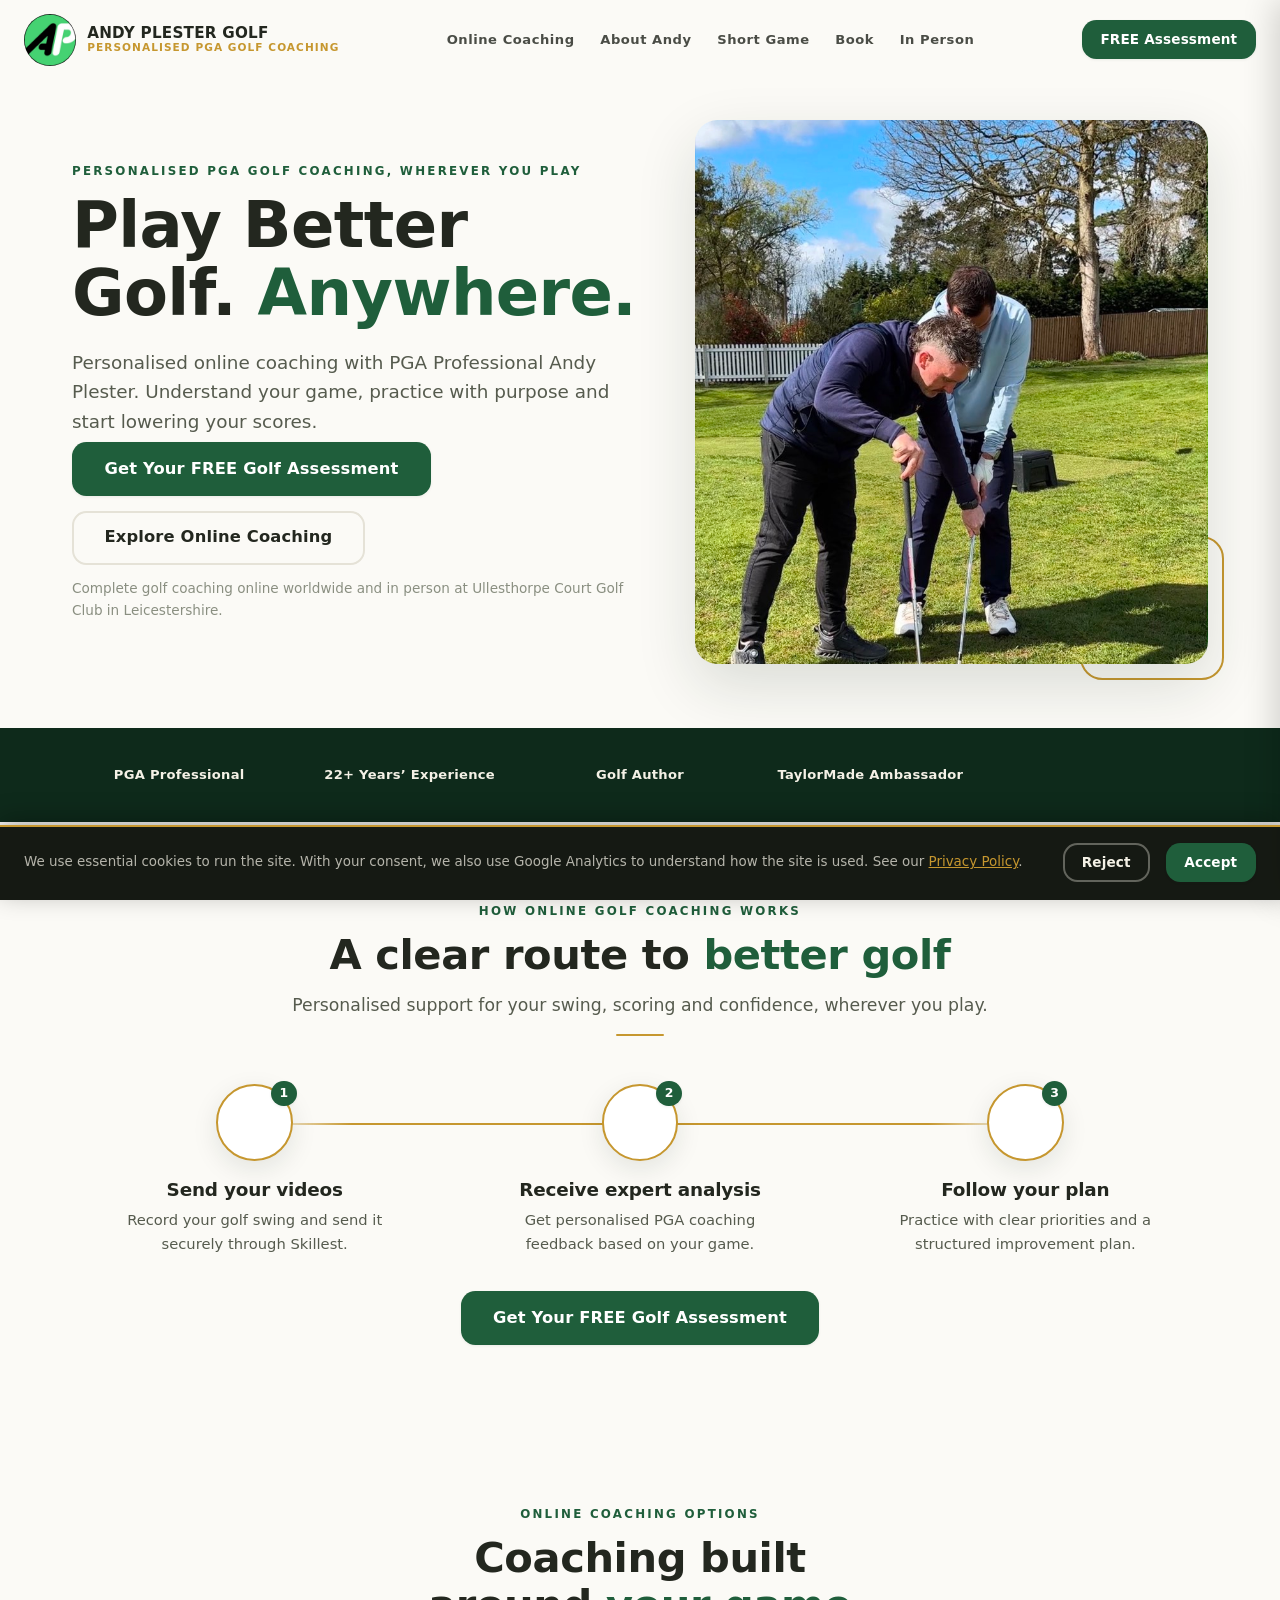
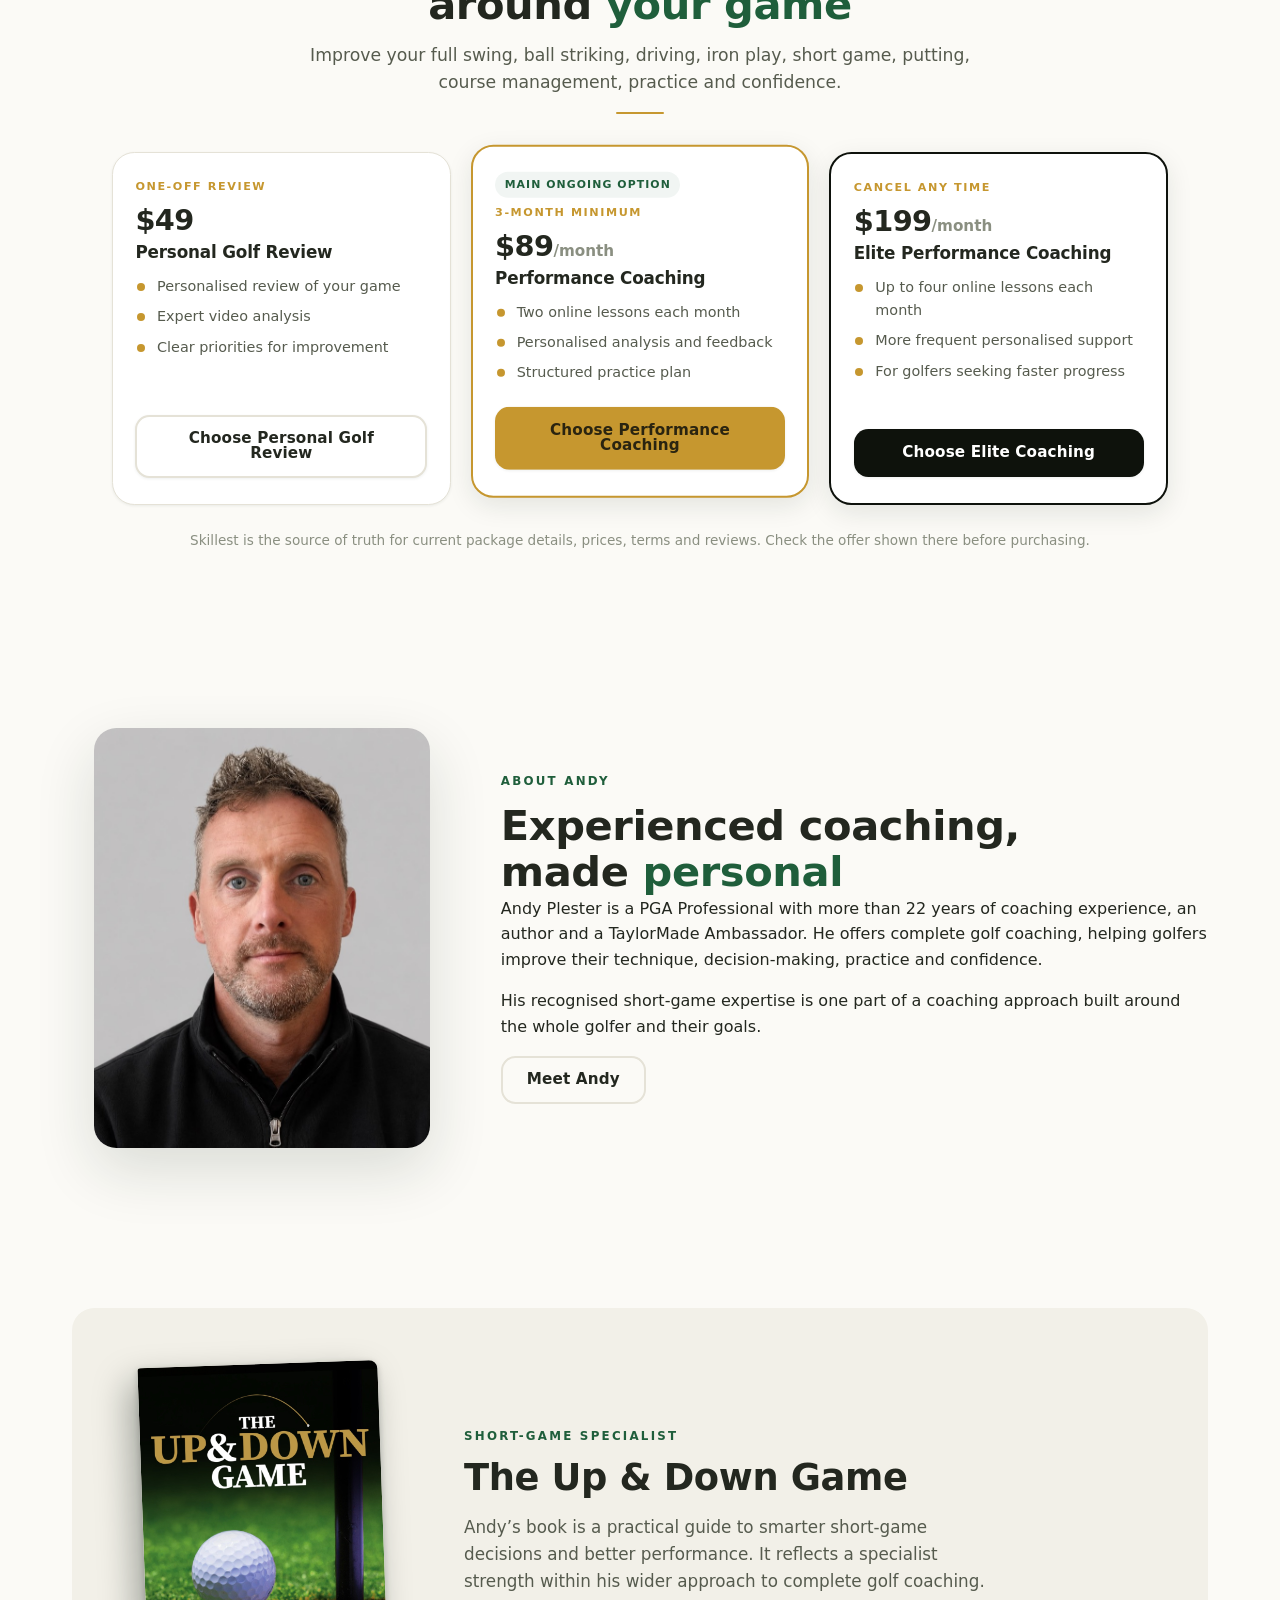
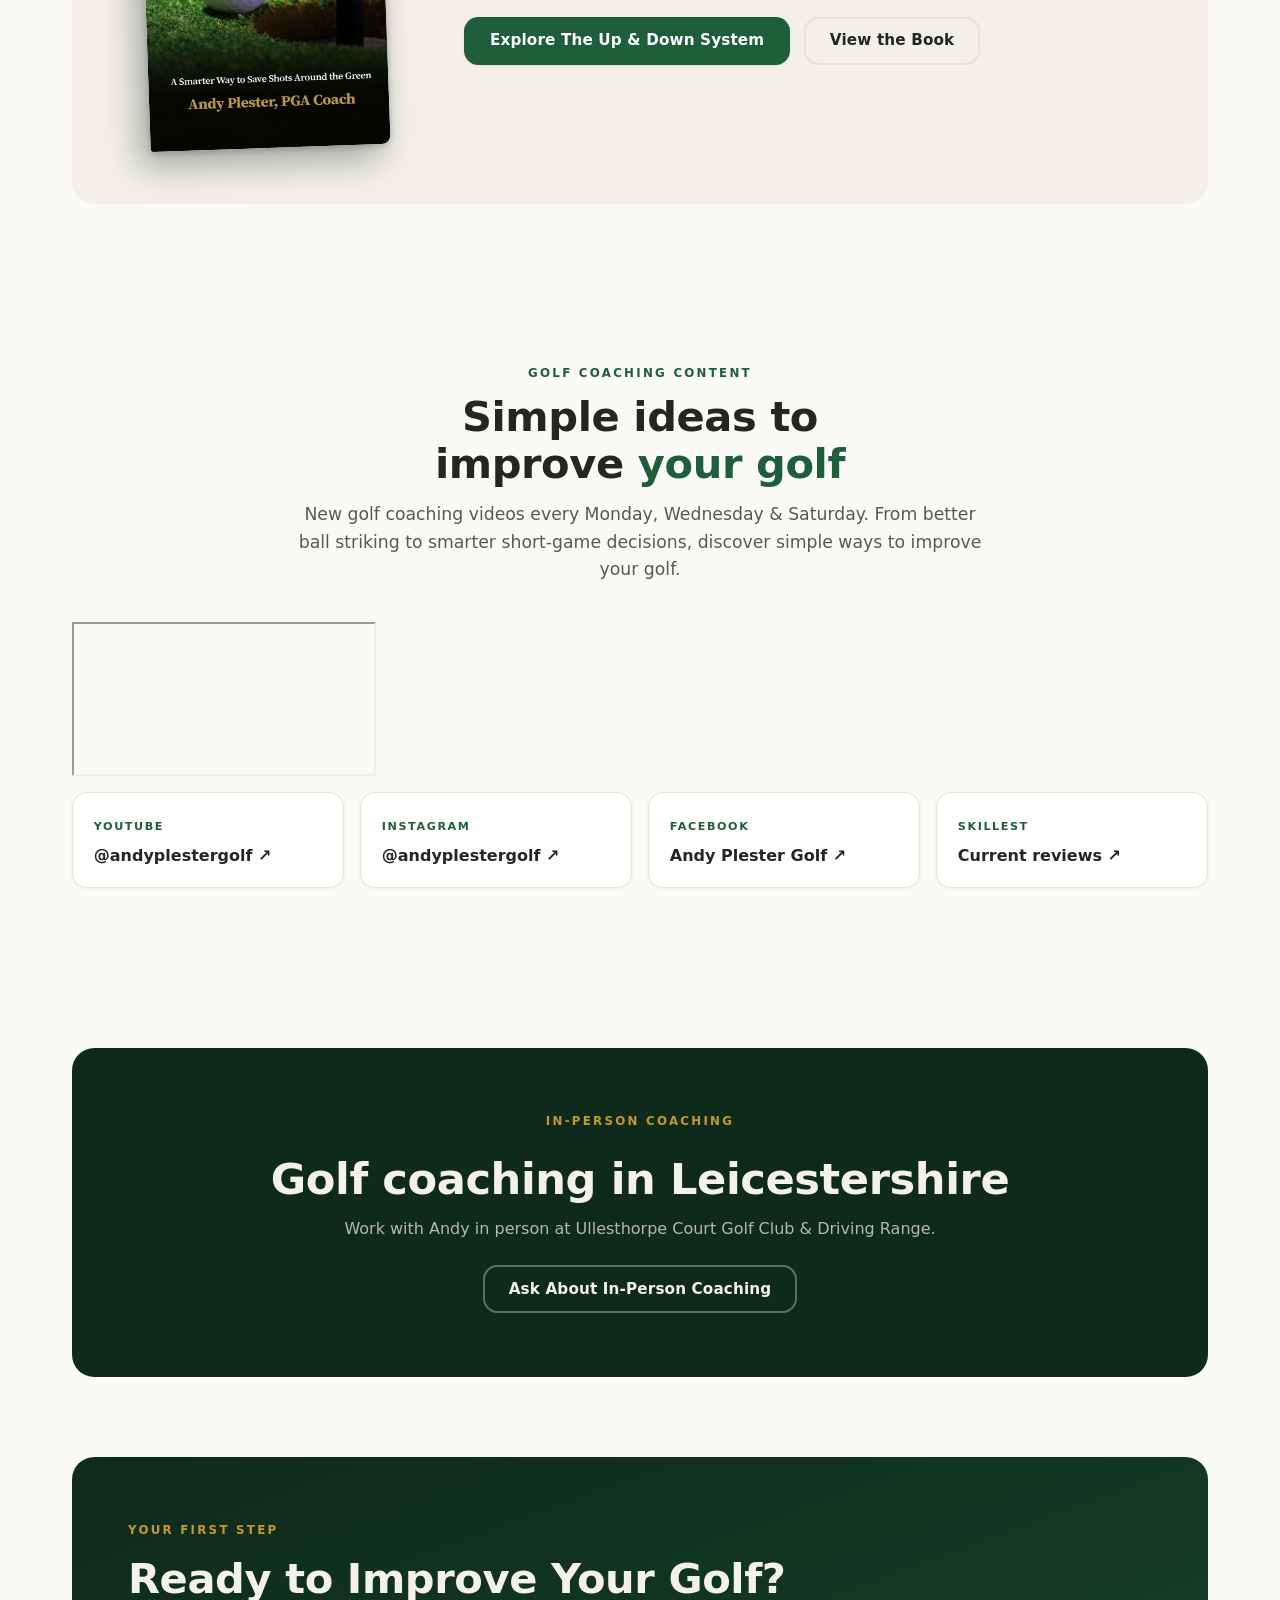
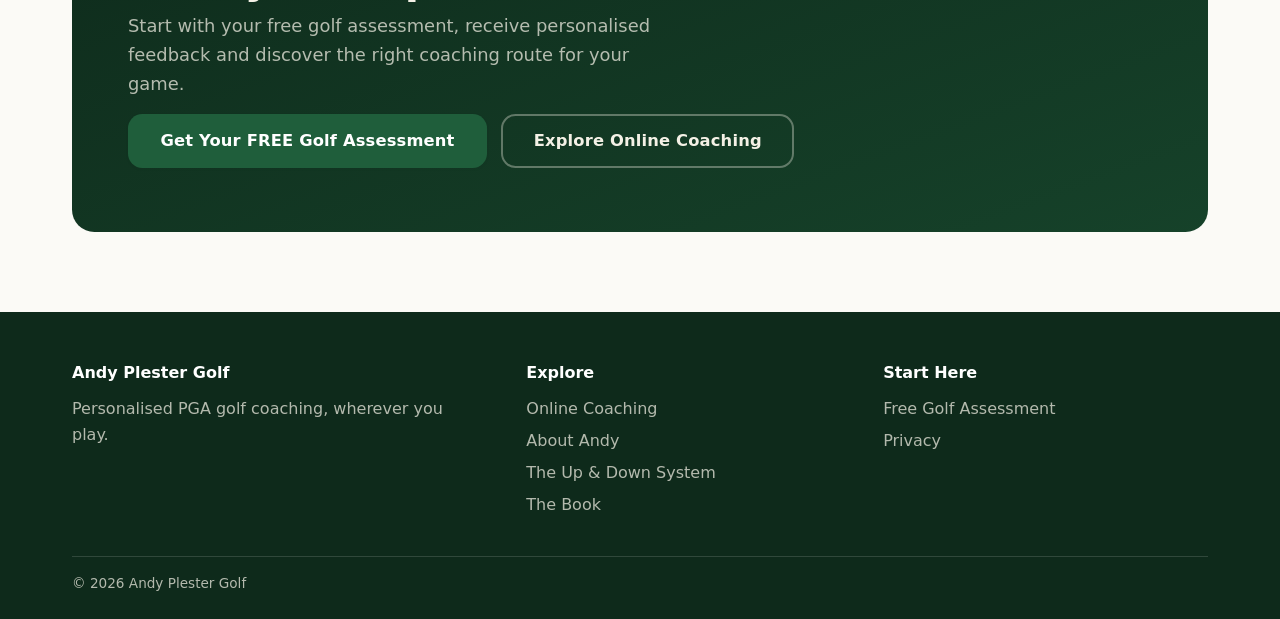
==== commit 23d86716: "Preview of number 25" ====
--- a/index.html
+++ b/index.html
@@ -4,46 +4,32 @@
   <meta http-equiv="Content-Security-Policy" data-desk="site-policy" content="default-src 'self'; script-src 'self' 'unsafe-inline' https://www.googletagmanager.com/gtag/js; style-src 'self' 'unsafe-inline' https://fonts.googleapis.com; font-src 'self' https://fonts.gstatic.com data:; img-src 'self' data: https://www.google-analytics.com https://www.googletagmanager.com https://i.ytimg.com; media-src 'self'; connect-src 'self' https://www.google-analytics.com https://*.google-analytics.com https://*.analytics.google.com https://www.googletagmanager.com; frame-src https://www.youtube-nocookie.com https://www.youtube.com; form-action 'self' https://api.web3forms.com https://andyplestergolf.com; object-src 'none'; base-uri 'self'; worker-src 'none'; manifest-src 'self'">
   <meta charset="UTF-8">
   <meta name="viewport" content="width=device-width, initial-scale=1.0">
-
   <title>Online Golf Coaching | Andy Plester PGA</title>
-  <meta name="description" content="Personalised online golf coaching with PGA Professional Andy Plester. Start with a free golf assessment and get a clear plan for your game.">
+  <meta name="description" content="Personalised online golf coaching with PGA Professional Andy Plester. Start with a free golf assessment and improve every part of your game.">
   <link rel="canonical" href="https://andyplestergolf.com/">
-  <link rel="icon" href="logo-badge.jpeg">
-  <link rel="apple-touch-icon" href="logo-badge.jpeg">
-
-  <!-- Open Graph / Twitter -->
+  <link rel="icon" href="images/ap-logo.png" type="image/png">
+  <link rel="apple-touch-icon" href="images/ap-logo.png">
   <meta property="og:type" content="website">
   <meta property="og:site_name" content="Andy Plester Golf">
-  <meta property="og:title" content="Personalised Online Golf Coaching with Andy Plester">
-  <meta property="og:description" content="Start with a free golf assessment and receive personal feedback from PGA Professional Andy Plester.">
+  <meta property="og:title" content="Personalised Online Golf Coaching | Andy Plester PGA">
+  <meta property="og:description" content="Improve your whole game with personalised PGA coaching, wherever you play. Start with a free golf assessment.">
   <meta property="og:url" content="https://andyplestergolf.com/">
   <meta property="og:image" content="https://andyplestergolf.com/coaching-hero.jpeg">
   <meta name="twitter:card" content="summary_large_image">
-  <meta name="twitter:title" content="Personalised Online Golf Coaching with Andy Plester">
-  <meta name="twitter:description" content="Start with a free golf assessment and receive personal feedback from PGA Professional Andy Plester.">
-  <meta name="twitter:image" content="https://andyplestergolf.com/coaching-hero.jpeg">
-
   <link rel="preconnect" href="https://fonts.googleapis.com">
   <link rel="preconnect" href="https://fonts.gstatic.com" crossorigin>
   <link href="https://fonts.googleapis.com/css2?family=Syne:wght@400;500;600;700;800&display=swap" rel="stylesheet">
   <script>document.documentElement.className += " js";</script>
   <link rel="stylesheet" href="brand.css">
-
   <script type="application/ld+json">
   {
     "@context":"https://schema.org",
     "@graph":[
-      {"@type":"Organization","@id":"https://andyplestergolf.com/#org","name":"Andy Plester Golf","url":"https://andyplestergolf.com/","logo":"https://andyplestergolf.com/logo-badge.jpeg","sameAs":["https://www.youtube.com/@andyplestergolf","https://www.instagram.com/andyplestergolf/","https://www.facebook.com/andyplestergolf/","https://skillest.com/@andyplester"]},
-      {"@type":"Person","@id":"https://andyplestergolf.com/#andy","name":"Andy Plester","image":"https://andyplestergolf.com/andy-portrait.jpeg","jobTitle":"PGA Professional and Leicestershire County Coach","hasCredential":"PGA Professional","knowsAbout":["golf coaching","online golf lessons","short game","chipping","pitching","bunker play","course management"],"worksFor":{"@id":"https://andyplestergolf.com/#org"}},
-      {"@type":["LocalBusiness","ProfessionalService"],"@id":"https://andyplestergolf.com/#business","name":"Andy Plester Golf","url":"https://andyplestergolf.com/","image":"https://andyplestergolf.com/coaching-hero.jpeg","founder":{"@id":"https://andyplestergolf.com/#andy"},"address":{"@type":"PostalAddress","addressLocality":"Ullesthorpe","addressRegion":"Leicestershire","addressCountry":"GB"},"areaServed":["Worldwide","Leicestershire"]},
-      {"@type":"Service","@id":"https://andyplestergolf.com/#online-coaching","name":"Personalised Online Golf Coaching","description":"Personalised golf coaching through Skillest with video analysis, feedback and a practice plan from Andy Plester.","provider":{"@id":"https://andyplestergolf.com/#business"},"areaServed":"Worldwide","offers":[{"@type":"Offer","name":"Free Golf Assessment","price":"0","priceCurrency":"USD","url":"https://skillest.com/@andyplester#evaluation"},{"@type":"Offer","name":"Performance Coaching","price":"89","priceCurrency":"USD","url":"https://skillest.com/@andyplester"}]},
+      {"@type":"Person","@id":"https://andyplestergolf.com/#andy","name":"Andy Plester","url":"https://andyplestergolf.com/","image":"https://andyplestergolf.com/andy-portrait.jpeg","jobTitle":"PGA Professional and golf coach","knowsAbout":["full swing","ball striking","driving","iron play","short game","putting","course management","golf practice planning"],"sameAs":["https://www.youtube.com/@andyplestergolf","https://www.instagram.com/andyplestergolf/","https://www.facebook.com/andyplestergolf/","https://skillest.com/coach/andyplester"]},
+      {"@type":["LocalBusiness","ProfessionalService"],"@id":"https://andyplestergolf.com/#business","name":"Andy Plester Golf","url":"https://andyplestergolf.com/","image":"https://andyplestergolf.com/coaching-hero.jpeg","founder":{"@id":"https://andyplestergolf.com/#andy"},"address":{"@type":"PostalAddress","addressLocality":"Ullesthorpe","addressRegion":"Leicestershire","addressCountry":"GB"}},
+      {"@type":"Service","name":"Personalised online golf coaching","provider":{"@id":"https://andyplestergolf.com/#andy"},"areaServed":"Worldwide","offers":[{"@type":"Offer","name":"Personal Golf Review","price":"49","priceCurrency":"USD","url":"https://skillest.com/coach/andyplester#package-NYbRpT5sR65aeDj5v"},{"@type":"Offer","name":"Performance Coaching","price":"89","priceCurrency":"USD","url":"https://skillest.com/coach/andyplester#plan-ESWcXmhJSN8nLbb2G"},{"@type":"Offer","name":"Elite Performance Coaching","price":"199","priceCurrency":"USD","url":"https://skillest.com/coach/andyplester#plan-GfDfyPRKSPhj6cGip"}]},
       {"@type":"Book","name":"The Up & Down Game","author":{"@id":"https://andyplestergolf.com/#andy"},"bookFormat":"https://schema.org/Paperback","inLanguage":"en","url":"https://www.amazon.co.uk/dp/B0H3FBJCKP"},
-      {"@type":"FAQPage","mainEntity":[
-        {"@type":"Question","name":"What happens in the free golf assessment?","acceptedAnswer":{"@type":"Answer","text":"You send Andy videos of your golf swing through Skillest. Andy reviews them personally and gives you clear feedback on what to work on first."}},
-        {"@type":"Question","name":"Do I need special equipment for online golf coaching?","acceptedAnswer":{"@type":"Answer","text":"No. You only need your phone and somewhere safe to film your swing; your lessons and feedback are delivered through Skillest."}},
-        {"@type":"Question","name":"Can Andy coach my whole golf game online?","acceptedAnswer":{"@type":"Answer","text":"Yes. Andy provides complete personalised golf coaching, with particular expertise in the short game and scoring."}},
-        {"@type":"Question","name":"How do I continue after the free assessment?","acceptedAnswer":{"@type":"Answer","text":"Andy will explain the most useful next step for your game. If ongoing support is right for you, Performance Coaching includes regular lessons, analysis and a personalised practice plan through Skillest."}}
-      ]}
+      {"@type":"FAQPage","mainEntity":[{"@type":"Question","name":"How does online golf coaching work?","acceptedAnswer":{"@type":"Answer","text":"Send videos of your golf swing through Skillest. Andy reviews your game and gives you personalised feedback and a clear practice plan."}},{"@type":"Question","name":"What parts of golf can Andy help with?","acceptedAnswer":{"@type":"Answer","text":"Andy coaches the full game, including driving, iron play, short game, putting, course management, practice planning and confidence. Short-game coaching is a particular specialism."}},{"@type":"Question","name":"How do I start?","acceptedAnswer":{"@type":"Answer","text":"Begin with the free golf assessment on Skillest. It gives Andy a first look at your game and helps identify the most useful next step."}}]}
     ]
   }
   </script>
@@ -51,387 +37,85 @@
 <body>
   <header class="site-header" id="top">
     <a href="#top" class="brand-lockup" aria-label="Andy Plester Golf, home">
-      <img src="logo-badge.jpeg" alt="" width="46" height="46" class="brand-badge">
-      <span class="brand-text">
-        <span class="brand-name">ANDY PLESTER <span class="amp">GOLF</span></span>
-        <span class="brand-strap">Personalised PGA Coaching</span>
-      </span>
+      <img src="images/ap-logo.png" alt="Andy Plester AP logo" width="52" height="52" class="brand-badge brand-badge--ap">
+      <span class="brand-text"><span class="brand-name">ANDY PLESTER GOLF</span><span class="brand-strap">Personalised PGA Golf Coaching</span></span>
     </a>
-    <nav class="nav" aria-label="Main">
-      <a href="#top" class="nav-link">Home</a>
-      <a href="#free-assessment" class="nav-link">Free Assessment</a>
+    <nav class="nav" aria-label="Main navigation">
+      <a href="#coaching" class="nav-link">Online Coaching</a>
+      <a href="about.html" class="nav-link">About Andy</a>
+      <a href="up-and-down-system.html" class="nav-link">Short Game</a>
       <a href="book.html" class="nav-link">Book</a>
-      <a href="coaching.html" class="nav-link">Coaching</a>
-      <a href="#online-coaching" class="nav-link">Online Coaching</a>
-      <a href="#connect" class="nav-link">Contact</a>
+      <a href="#in-person" class="nav-link">In Person</a>
     </nav>
-    <a href="https://skillest.com/@andyplester#evaluation" class="btn btn-assessment btn-sm header-cta" target="_blank" rel="noopener">Free Golf Assessment</a>
-    <button type="button" class="menu-toggle" aria-label="Open menu" aria-expanded="false" aria-controls="mobile-menu">
-      <span class="menu-toggle-bar"></span><span class="menu-toggle-bar"></span><span class="menu-toggle-bar"></span>
-    </button>
+    <a href="https://skillest.com/coach/andyplester#evaluation" class="btn btn-assessment btn-sm header-cta" target="_blank" rel="noopener">FREE Assessment</a>
+    <button type="button" class="menu-toggle" aria-label="Open menu" aria-expanded="false" aria-controls="mobile-menu"><span class="menu-toggle-bar"></span><span class="menu-toggle-bar"></span><span class="menu-toggle-bar"></span></button>
   </header>
-  <nav class="mobile-menu" id="mobile-menu" aria-label="Mobile" aria-hidden="true">
-    <a href="#top" class="mobile-link">Home</a>
-    <a href="#free-assessment" class="mobile-link">Free Assessment</a>
-    <a href="book.html" class="mobile-link">Book</a>
-    <a href="coaching.html" class="mobile-link">Coaching</a>
-    <a href="#online-coaching" class="mobile-link">Online Coaching</a>
-    <a href="#connect" class="mobile-link">Contact</a>
-    <a href="https://skillest.com/@andyplester#evaluation" class="btn btn-assessment" target="_blank" rel="noopener">Start Your Free Golf Assessment</a>
+  <nav class="mobile-menu" id="mobile-menu" aria-label="Mobile navigation" aria-hidden="true">
+    <a href="#coaching" class="mobile-link">Online Coaching</a><a href="about.html" class="mobile-link">About Andy</a><a href="up-and-down-system.html" class="mobile-link">Short Game</a><a href="book.html" class="mobile-link">Book</a><a href="#in-person" class="mobile-link">In-Person Coaching</a>
+    <a href="https://skillest.com/coach/andyplester#evaluation" class="btn btn-assessment" target="_blank" rel="noopener">Get Your FREE Golf Assessment</a>
   </nav>
   <div class="menu-backdrop" aria-hidden="true"></div>
 
   <main>
-    <!-- ============ HERO ============ -->
-    <section class="hero">
-      <div class="wrap">
-        <div class="hero-grid">
-          <div class="hero-copy">
-            <p class="eyebrow">Personalised online golf coaching</p>
-            <h1>Improve Your Whole Game With <em>Personal Coaching</em></h1>
-            <p class="hero-sub">Send Andy your swings for a free golf assessment. Get personal feedback, a clear first priority and the simplest route into ongoing online coaching.</p>
-            <div class="hero-credit">
-              <img src="andy-portrait.jpeg" alt="Andy Plester">
-              <span>Created by <b>Andy Plester</b><br>PGA Professional &amp; Author</span>
-            </div>
-            <div class="hero-cta">
-              <a href="https://skillest.com/@andyplester#evaluation" class="btn btn-assessment btn-lg" target="_blank" rel="noopener">Start Your Free Golf Assessment</a>
-              <a href="#free-assessment" class="btn btn-ghost btn-lg">See How It Works</a>
-            </div>
-            <div class="hero-modes">
-              <a href="mailto:andrewplesterpga@gmail.com?subject=In-person%20lesson%20enquiry" class="btn btn-ghost btn-sm">In-Person Coaching</a>
-              <a href="#online-coaching" class="btn btn-ghost btn-sm">Online Coaching</a>
-            </div>
-            <p class="hero-venue">In person at <a href="https://maps.google.com/?q=Ullesthorpe+Court+Golf+Club" target="_blank" rel="noopener">Ullesthorpe Court Golf Club &amp; Driving Range</a></p>
-          </div>
-          <div class="hero-media">
-            <div class="media-frame">
-              <img class="zoom" src="coaching-hero.jpeg" alt="Andy Plester coaching a golfer's short game on the practice green" width="1176" height="2048" fetchpriority="high">
-            </div>
-          </div>
+    <section class="hero hero--coaching">
+      <div class="wrap"><div class="hero-grid">
+        <div class="hero-copy">
+          <p class="eyebrow">Personalised PGA Golf Coaching, Wherever You Play</p>
+          <h1>Play Better Golf. <em>Anywhere.</em></h1>
+          <p class="hero-sub">Personalised online coaching with PGA Professional Andy Plester. Understand your game, practice with purpose and start lowering your scores.</p>
+          <div class="hero-cta"><a href="https://skillest.com/coach/andyplester#evaluation" class="btn btn-assessment btn-lg" target="_blank" rel="noopener">Get Your FREE Golf Assessment</a><a href="#coaching" class="btn btn-ghost btn-lg">Explore Online Coaching</a></div>
+          <p class="hero-venue">Complete golf coaching online worldwide and in person at Ullesthorpe Court Golf Club in Leicestershire.</p>
         </div>
-      </div>
+        <div class="hero-media"><div class="media-frame"><img class="zoom" src="coaching-hero.jpeg" alt="PGA Professional Andy Plester coaching a golfer" width="804" height="1400" fetchpriority="high"></div></div>
+      </div></div>
     </section>
 
-    <!-- ============ FREE ASSESSMENT ============ -->
-    <section class="section" id="free-assessment">
-      <div class="wrap">
-        <div class="assessment-panel reveal">
-          <div class="section-head center">
-            <p class="eyebrow">Your easiest first step</p>
-            <h2 class="section-title">Start with a <em>free golf assessment</em></h2>
-            <p class="section-intro">There is no plan to choose and nothing to buy first. Show Andy your game and receive personal feedback on what will help you most.</p>
-          </div>
-          <ol class="assessment-steps">
-            <li><span>1</span><div><h3>Film your swings</h3><p>Use your phone to record the part of your game you want help with.</p></div></li>
-            <li><span>2</span><div><h3>Send them on Skillest</h3><p>Upload your videos so Andy can review what is happening.</p></div></li>
-            <li><span>3</span><div><h3>Get personal feedback</h3><p>Andy gives you a clear priority and explains the best next step for your game.</p></div></li>
-          </ol>
-          <div class="assessment-action">
-            <a href="https://skillest.com/@andyplester#evaluation" class="btn btn-assessment btn-lg" target="_blank" rel="noopener">Start Your Free Golf Assessment</a>
-            <p>Free · Personal feedback from Andy · No commitment</p>
-          </div>
-        </div>
+    <section class="trust" aria-label="Andy Plester credentials"><div class="wrap"><div class="trust-inner">
+      <div class="trust-item"><span>PGA Professional</span></div><div class="trust-item"><span>22+ Years’ Experience</span></div><div class="trust-item"><span>Golf Author</span></div><div class="trust-item"><span>TaylorMade Ambassador</span></div>
+    </div></div></section>
+
+    <section class="section" id="how-it-works"><div class="wrap">
+      <div class="section-head center reveal"><p class="eyebrow">How Online Golf Coaching Works</p><h2 class="section-title">A clear route to <em>better golf</em></h2><p class="section-intro">Personalised support for your swing, scoring and confidence, wherever you play.</p><div class="gold-rule"></div></div>
+      <div class="steps" data-stagger="100">
+        <div class="step"><div class="step-icon"><span class="n">1</span></div><h3>Send your videos</h3><p>Record your golf swing and send it securely through Skillest.</p></div>
+        <div class="step"><div class="step-icon"><span class="n">2</span></div><h3>Receive expert analysis</h3><p>Get personalised PGA coaching feedback based on your game.</p></div>
+        <div class="step"><div class="step-icon"><span class="n">3</span></div><h3>Follow your plan</h3><p>Practice with clear priorities and a structured improvement plan.</p></div>
       </div>
-    </section>
+      <div class="section-cta center"><a href="https://skillest.com/coach/andyplester#evaluation" class="btn btn-assessment btn-lg" target="_blank" rel="noopener">Get Your FREE Golf Assessment</a></div>
+    </div></section>
 
-    <!-- ============ TRUST BAR ============ -->
-    <section class="trust">
-      <div class="wrap">
-        <div class="trust-inner" data-stagger="80">
-          <div class="trust-item">
-            <svg viewBox="0 0 24 24" aria-hidden="true"><circle cx="12" cy="12" r="9"/><path d="M12 7v5l3 2"/></svg>
-            <span>22+ Years Coaching</span>
-          </div>
-          <div class="trust-item">
-            <svg viewBox="0 0 24 24" aria-hidden="true"><path d="M12 3l7 3v5c0 4.5-3 7.5-7 9-4-1.5-7-4.5-7-9V6z"/><path d="M9 12l2 2 4-4"/></svg>
-            <span>PGA Professional</span>
-          </div>
-          <div class="trust-item">
-            <svg viewBox="0 0 24 24" aria-hidden="true"><path d="M4 5a2 2 0 0 1 2-2h9v16H6a2 2 0 0 0-2 2z"/><path d="M15 3h3a1 1 0 0 1 1 1v15"/></svg>
-            <span>Amazon Author</span>
-          </div>
-          <div class="trust-item">
-            <svg viewBox="0 0 24 24" aria-hidden="true"><path d="M6 21V4l11 3-11 4"/><path d="M6 4v0"/></svg>
-            <span>TaylorMade Ambassador</span>
-          </div>
-          <div class="trust-item">
-            <svg viewBox="0 0 24 24" aria-hidden="true"><circle cx="9" cy="8" r="3"/><circle cx="17" cy="9" r="2.3"/><path d="M3 20c0-3 2.7-5 6-5s6 2 6 5"/><path d="M15 20c0-2 .6-3.4 1.8-4.2"/></svg>
-            <span>Thousands of Golfers Helped</span>
-          </div>
-        </div>
+    <section class="section coaching-options" id="coaching"><div class="wrap">
+      <div class="section-head center reveal"><p class="eyebrow">Online Coaching Options</p><h2 class="section-title">Coaching built around <em>your game</em></h2><p class="section-intro">Improve your full swing, ball striking, driving, iron play, short game, putting, course management, practice and confidence.</p><div class="gold-rule"></div></div>
+      <div class="cards cards--three">
+        <article class="card"><span class="tier">One-off review</span><div class="price">$49</div><h3>Personal Golf Review</h3><ul><li>Personalised review of your game</li><li>Expert video analysis</li><li>Clear priorities for improvement</li></ul><a href="https://skillest.com/coach/andyplester#package-NYbRpT5sR65aeDj5v" class="btn btn-white" target="_blank" rel="noopener">Choose Personal Golf Review</a></article>
+        <article class="card card--gold featured-plan"><span class="badge-top">Main ongoing option</span><span class="tier">3-month minimum</span><div class="price">$89<span class="per">/month</span></div><h3>Performance Coaching</h3><ul><li>Two online lessons each month</li><li>Personalised analysis and feedback</li><li>Structured practice plan</li></ul><a href="https://skillest.com/coach/andyplester#plan-ESWcXmhJSN8nLbb2G" class="btn btn-gold" target="_blank" rel="noopener">Choose Performance Coaching</a></article>
+        <article class="card card--dark"><span class="tier">Cancel any time</span><div class="price">$199<span class="per">/month</span></div><h3>Elite Performance Coaching</h3><ul><li>Up to four online lessons each month</li><li>More frequent personalised support</li><li>For golfers seeking faster progress</li></ul><a href="https://skillest.com/coach/andyplester#plan-GfDfyPRKSPhj6cGip" class="btn btn-dark" target="_blank" rel="noopener">Choose Elite Coaching</a></article>
       </div>
-    </section>
+      <p class="cards-note">Skillest is the source of truth for current package details, prices, terms and reviews. Check the offer shown there before purchasing.</p>
+    </div></section>
 
-    <!-- ============ WHAT IS THE SYSTEM ============ -->
-    <section class="section" id="system">
-      <div class="wrap">
-        <div class="section-head center reveal">
-          <p class="eyebrow">What is the Up &amp; Down System?</p>
-          <h2 class="section-title">A structured pathway to <em>lower scores</em></h2>
-          <p class="section-intro">Most golfers practise randomly. Andy connects your free assessment, personal coaching and the Up &amp; Down System into one clear path to lower scores.</p>
-          <div class="gold-rule"></div>
-        </div>
-        <div class="steps" data-stagger="130">
-          <div class="step">
-            <div class="step-icon">
-            <span class="n">1</span>
-              <svg viewBox="0 0 24 24" aria-hidden="true"><path d="M4 5a2 2 0 0 1 2-2h9v16H6a2 2 0 0 0-2 2z"/><path d="M15 3h3a1 1 0 0 1 1 1v15"/><path d="M8 7.5h5M8 10.5h5"/></svg>
-            </div>
-            <h3>Assess your game</h3>
-            <p>Start free so Andy can see your swing, understand your goals and identify your first priority.</p>
-          </div>
-          <div class="step">
-            <div class="step-icon">
-              <span class="n">2</span>
-              <svg viewBox="0 0 24 24" aria-hidden="true"><circle cx="12" cy="12" r="9"/><path d="M10.5 9l4.5 3-4.5 3z"/></svg>
-            </div>
-            <h3>Follow your plan</h3>
-            <p>Personal coaching gives you focused lessons and practice priorities shaped around your whole game.</p>
-          </div>
-          <div class="step">
-            <div class="step-icon">
-              <span class="n">3</span>
-              <svg viewBox="0 0 24 24" aria-hidden="true"><path d="M7 4h10v4a5 5 0 0 1-10 0z"/><path d="M7 6H4v1a3 3 0 0 0 3 3M17 6h3v1a3 3 0 0 1-3 3M9 15h6l1 5H8z"/></svg>
-            </div>
-            <h3>Build lasting progress</h3>
-            <p>Regular feedback and accountability keep your improvement moving from practice to the course.</p>
-          </div>
-        </div>
-        <p class="steps-caption">One connected coaching relationship, beginning with your <b>free golf assessment</b> and growing with your game.</p>
-      </div>
-    </section>
+    <section class="section" id="about"><div class="wrap"><div class="about-grid">
+      <div class="about-photo reveal"><div class="media-frame"><img src="andy-portrait.jpeg" alt="Andy Plester, PGA Professional golf coach" width="950" height="892" loading="lazy"></div></div>
+      <div class="reveal"><p class="eyebrow">About Andy</p><h2 class="section-title">Experienced coaching, made <em>personal</em></h2><p>Andy Plester is a PGA Professional with more than 22 years of coaching experience, an author and a TaylorMade Ambassador. He offers complete golf coaching, helping golfers improve their technique, decision-making, practice and confidence.</p><p>His recognised short-game expertise is one part of a coaching approach built around the whole golfer and their goals.</p><a href="about.html" class="btn btn-ghost">Meet Andy</a></div>
+    </div></div></section>
 
-    <!-- ============ ONLINE COACHING ============ -->
-    <section class="section" id="online-coaching" style="background:var(--panel)">
-      <div class="wrap">
-        <div class="section-head center reveal">
-          <p class="eyebrow">Continue with Andy</p>
-          <h2 class="section-title">Turn feedback into <em>lasting improvement</em></h2>
-          <p class="section-intro">After your free assessment, continue with the recurring coaching relationship Andy recommends for your game.</p>
-          <div class="gold-rule"></div>
-        </div>
-        <div class="coaching-focus reveal">
-          <div class="card card--gold">
-            <span class="tier">Recommended ongoing coaching</span>
-            <div class="price" data-usd="89">$89<span class="per">/mo</span></div>
-            <h3>Performance Coaching</h3>
-            <ul>
-              <li>Two online lessons each month</li>
-              <li>Personal video analysis and feedback</li>
-              <li>Personalised practice plan</li>
-            </ul>
-            <a href="https://skillest.com/@andyplester" class="btn btn-gold" target="_blank" rel="noopener">View Performance Coaching</a>
-          </div>
-          <div class="coaching-focus-copy">
-            <h3>A coaching relationship, not a one-off tip</h3>
-            <p>Andy learns your game, reviews your progress and adjusts your priorities as you improve. The aim is to give every practice session a purpose and help the changes transfer to the course.</p>
-            <ul class="check-list">
-              <li>Complete coaching for your whole game</li>
-              <li>Regular contact and accountability</li>
-              <li>A clear plan shaped around you</li>
-            </ul>
-            <p class="secondary-options">Need more support? Andy also offers Elite Performance Coaching through Skillest.</p>
-          </div>
-        </div>
-        <p class="cards-note">Coaching is delivered and billed in USD by Skillest. Start with the free assessment if you are unsure which option fits.</p>
-      </div>
-    </section>
+    <section class="section" id="book"><div class="wrap"><div class="book reveal"><div class="book-grid">
+      <div class="book-cover-wrap"><div class="book-cover"><img src="book-cover.jpg" alt="The Up & Down Game by Andy Plester book cover" width="812" height="1300" loading="lazy"></div></div>
+      <div class="book-body"><p class="eyebrow">Short-Game Specialist</p><h2>The Up &amp; Down Game</h2><p class="book-blurb">Andy’s book is a practical guide to smarter short-game decisions and better performance. It reflects a specialist strength within his wider approach to complete golf coaching.</p><div class="book-cta"><a href="up-and-down-system.html" class="btn btn-assessment">Explore The Up &amp; Down System</a><a href="book.html" class="btn btn-ghost">View the Book</a></div></div>
+    </div></div></div></section>
 
-    <!-- ============ THE FOUR STAGES ============ -->
-    <section class="section stages">
-      <div class="wrap">
-        <div class="section-head center reveal">
-          <p class="eyebrow on-dark">The Four Stages</p>
-          <h2 class="section-title">Every shot, drill and lesson maps to <em style="color:var(--gold)">four stages</em></h2>
-          <p class="section-intro">Get each stage working and your short game becomes more consistent, more predictable, and more reliable when it matters most.</p>
-        </div>
-        <div class="stage-cards" data-stagger="110">
-          <div class="stage-card" style="--sc:#5FAE7E">
-            <span class="sc-num">1</span>
-            <h3>Control The Strike</h3>
-            <div class="sc-tags">Setup · Low point · Tempo</div>
-            <p>Can you control where the club meets the ground? Build a clean, repeatable strike.</p>
-          </div>
-          <div class="stage-card" style="--sc:#5E9BD6">
-            <span class="sc-num">2</span>
-            <h3>Control The Shot</h3>
-            <div class="sc-tags">Distance · Trajectory · Spin</div>
-            <p>Can you control what the ball does? Control the flight, distance and rollout.</p>
-          </div>
-          <div class="stage-card" style="--sc:#E0894A">
-            <span class="sc-num">3</span>
-            <h3>Control The Decision</h3>
-            <div class="sc-tags">Read · Choose · Commit</div>
-            <p>Can you pick the right shot? Assess the situation and choose the best option.</p>
-          </div>
-          <div class="stage-card" style="--sc:#D9615A">
-            <span class="sc-num">4</span>
-            <h3>Control The Performance</h3>
-            <div class="sc-tags">Pressure · Focus · Commitment</div>
-            <p>Can you do it under pressure? Perform your best when it matters most.</p>
-          </div>
-        </div>
-      </div>
-    </section>
+    <section class="section social-section" id="content"><div class="wrap">
+      <div class="section-head center reveal"><p class="eyebrow">Golf Coaching Content</p><h2 class="section-title">Simple ideas to improve <em>your golf</em></h2><p class="section-intro">New golf coaching videos every Monday, Wednesday &amp; Saturday. From better ball striking to smarter short-game decisions, discover simple ways to improve your golf.</p></div>
+      <div class="video-wrap reveal"><iframe src="https://www.youtube-nocookie.com/embed/F1NOkeQ18yk?rel=0" title="Golf coaching video from Andy Plester" loading="lazy" allow="accelerometer; autoplay; clipboard-write; encrypted-media; gyroscope; picture-in-picture" allowfullscreen></iframe></div>
+      <div class="social-grid"><a class="social-card" href="https://www.youtube.com/@andyplestergolf?sub_confirmation=1" target="_blank" rel="noopener"><span class="lbl">YouTube</span><span class="hnd">@andyplestergolf ↗</span></a><a class="social-card" href="https://www.instagram.com/andyplestergolf/" target="_blank" rel="noopener"><span class="lbl">Instagram</span><span class="hnd">@andyplestergolf ↗</span></a><a class="social-card" href="https://www.facebook.com/andyplestergolf/" target="_blank" rel="noopener"><span class="lbl">Facebook</span><span class="hnd">Andy Plester Golf ↗</span></a><a class="social-card" href="https://skillest.com/coach/andyplester" target="_blank" rel="noopener"><span class="lbl">Skillest</span><span class="hnd">Current reviews ↗</span></a></div>
+    </div></section>
 
-    <!-- ============ STUDENT RESULTS ============ -->
-    <section class="section">
-      <div class="wrap">
-        <div class="section-head center reveal">
-          <p class="eyebrow">Student Results</p>
-          <h2 class="section-title">Real golfers. <em>Real scores.</em></h2>
-          <p class="section-intro">Rated 5.0 from 124 reviews on Skillest. Here's what golfers say after working with Andy.</p>
-          <div class="gold-rule"></div>
-        </div>
-        <div class="results-grid" data-stagger="90">
-          <blockquote class="quote">
-            <div class="stars" aria-hidden="true">★★★★★</div>
-            <p>This was a real game changer lesson for me. Andy noticed an issue early with my swing and got me working on a drill.</p>
-            <cite>Janet Hartley Bing · Skillest</cite>
-          </blockquote>
-          <blockquote class="quote">
-            <div class="stars" aria-hidden="true">★★★★★</div>
-            <p>Andy has a great way of getting the message and adjustments across, often seen within a few shots. Excellent!</p>
-            <cite>Joe Riddle · Skillest</cite>
-          </blockquote>
-          <blockquote class="quote">
-            <div class="stars" aria-hidden="true">★★★★★</div>
-            <p>First lesson was great. Andy gave me some really good advice to put into practice!</p>
-            <cite>Leon Gamble · Skillest</cite>
-          </blockquote>
-          <blockquote class="quote">
-            <div class="stars" aria-hidden="true">★★★★★</div>
-            <p>Well explained lesson, and a nice easy manner. Thanks Andy.</p>
-            <cite>Tim Aston · Skillest</cite>
-          </blockquote>
-        </div>
-        <p class="results-note">More video testimonials and before-and-after swings on the way.</p>
-      </div>
-    </section>
+    <section class="section" id="in-person"><div class="wrap"><div class="cta-panel reveal"><p class="eyebrow on-dark">In-Person Coaching</p><h2>Golf coaching in Leicestershire</h2><p>Work with Andy in person at Ullesthorpe Court Golf Club &amp; Driving Range.</p><a href="mailto:andrewplesterpga@gmail.com?subject=In-person%20golf%20coaching%20enquiry" class="btn btn-ghost on-dark">Ask About In-Person Coaching</a></div></div></section>
 
-    <!-- ============ ABOUT ANDY ============ -->
-    <section class="section" style="background:var(--panel)">
-      <div class="wrap">
-        <div class="about-grid">
-          <div class="about-photo reveal">
-            <div class="media-frame">
-              <img class="zoom" src="andy-portrait.jpeg" alt="Andy Plester, PGA Professional" width="1638" height="2048" loading="lazy">
-            </div>
-          </div>
-          <div class="about-body reveal">
-            <p class="eyebrow">The expert behind the system</p>
-            <h2 class="section-title">About <em>Andy</em></h2>
-            <p>Andy Plester is a PGA Professional and Leicestershire County Coach with over 22 years of coaching experience, based at Ullesthorpe Court Golf Club in Leicestershire, and author of <strong>The Up &amp; Down Game</strong>. He provides complete personalised golf coaching online worldwide through Skillest, with particular expertise in the short game and scoring.</p>
-            <a href="about.html" class="btn btn-ghost">Read My Story</a>
-          </div>
-        </div>
-      </div>
-    </section>
-
-    <!-- ============ FREQUENTLY ASKED QUESTIONS ============ -->
-    <section class="section faq-section" id="questions">
-      <div class="wrap">
-        <div class="section-head center reveal">
-          <p class="eyebrow">Questions about starting</p>
-          <h2 class="section-title">Free assessment <em>questions</em></h2>
-          <p class="section-intro">Everything you need to take the first step with confidence.</p>
-          <div class="gold-rule"></div>
-        </div>
-        <div class="faq-list">
-          <details><summary>What happens in the free golf assessment?</summary><p>You send Andy videos of your golf swing through Skillest. Andy reviews them personally and gives you clear feedback on what to work on first.</p></details>
-          <details><summary>Do I need special equipment for online golf coaching?</summary><p>No. You only need your phone and somewhere safe to film your swing; your lessons and feedback are delivered through Skillest.</p></details>
-          <details><summary>Can Andy coach my whole golf game online?</summary><p>Yes. Andy provides complete personalised golf coaching, with particular expertise in the short game and scoring.</p></details>
-          <details><summary>How do I continue after the free assessment?</summary><p>Andy will explain the most useful next step for your game. If ongoing support is right for you, Performance Coaching includes regular lessons, analysis and a personalised practice plan through Skillest.</p></details>
-        </div>
-        <div class="assessment-action">
-          <a href="https://skillest.com/@andyplester#evaluation" class="btn btn-assessment btn-lg" target="_blank" rel="noopener">Start Your Free Golf Assessment</a>
-        </div>
-      </div>
-    </section>
-
-    <!-- ============ YOUTUBE & SOCIALS / CONTACT ============ -->
-    <section class="section" id="connect">
-      <div class="wrap">
-        <div class="section-head center reveal">
-          <p class="eyebrow">Keep Learning</p>
-          <h2 class="section-title">Watch, follow &amp; <em>get in touch</em></h2>
-          <p class="section-intro">New short-game videos every Monday, Wednesday &amp; Saturday. Follow along, or send me a message.</p>
-          <div class="gold-rule"></div>
-        </div>
-        <div class="video-embed reveal">
-          <iframe src="https://www.youtube-nocookie.com/embed/F1NOkeQ18yk?rel=0" title="Andy Plester Golf on YouTube" loading="lazy" allow="accelerometer; autoplay; clipboard-write; encrypted-media; gyroscope; picture-in-picture" allowfullscreen></iframe>
-        </div>
-        <div class="social-grid" data-stagger="80">
-          <a class="social-card" href="https://www.youtube.com/@andyplestergolf?sub_confirmation=1" target="_blank" rel="noopener"><span class="lbl">YouTube</span><span class="hnd">@andyplestergolf ↗</span></a>
-          <a class="social-card" href="https://www.instagram.com/andyplestergolf/" target="_blank" rel="noopener"><span class="lbl">Instagram</span><span class="hnd">@andyplestergolf ↗</span></a>
-          <a class="social-card" href="https://www.facebook.com/andyplestergolf/" target="_blank" rel="noopener"><span class="lbl">Facebook</span><span class="hnd">@andyplestergolf ↗</span></a>
-          <a class="social-card" href="https://skillest.com/@andyplester" target="_blank" rel="noopener"><span class="lbl">Skillest</span><span class="hnd">@andyplester ↗</span></a>
-        </div>
-        <p class="results-note" style="margin-top:1.6rem">Business &amp; in-person lesson enquiries: <a href="mailto:andrewplesterpga@gmail.com?subject=In-person%20lesson%20enquiry">andrewplesterpga@gmail.com</a></p>
-      </div>
-    </section>
-
-    <!-- ============ UP & DOWN CLUB ============ -->
-    <section class="section" id="club">
-      <div class="wrap">
-        <div class="club reveal">
-          <div class="club-inner">
-            <span class="soon-tag">The Membership</span>
-            <h2>Join The Up &amp; Down Club</h2>
-            <p class="club-lead">The membership for golfers committed to continually improving their short game.</p>
-            <ul class="club-benefits">
-              <li><svg viewBox="0 0 24 24" aria-hidden="true"><path d="M5 12l5 5L20 6"/></svg>Monthly Challenges set by Andy</li>
-              <li><svg viewBox="0 0 24 24" aria-hidden="true"><path d="M5 12l5 5L20 6"/></svg>Exclusive Practice Games</li>
-              <li><svg viewBox="0 0 24 24" aria-hidden="true"><path d="M5 12l5 5L20 6"/></svg>Live Q&amp;A Sessions</li>
-              <li><svg viewBox="0 0 24 24" aria-hidden="true"><path d="M5 12l5 5L20 6"/></svg>Video Library</li>
-              <li><svg viewBox="0 0 24 24" aria-hidden="true"><path d="M5 12l5 5L20 6"/></svg>Community</li>
-              <li><svg viewBox="0 0 24 24" aria-hidden="true"><path d="M5 12l5 5L20 6"/></svg>Member Discounts</li>
-            </ul>
-            <a href="up-and-down-club.html" class="btn btn-book btn-lg">Join the Waiting List</a>
-          </div>
-        </div>
-      </div>
-    </section>
+    <section class="section final-cta"><div class="wrap"><div class="club reveal"><div class="club-inner"><p class="eyebrow on-dark">Your First Step</p><h2>Ready to Improve Your Golf?</h2><p class="club-lead">Start with your free golf assessment, receive personalised feedback and discover the right coaching route for your game.</p><div class="hero-cta"><a href="https://skillest.com/coach/andyplester#evaluation" class="btn btn-assessment btn-lg" target="_blank" rel="noopener">Get Your FREE Golf Assessment</a><a href="#coaching" class="btn btn-ghost btn-lg on-dark">Explore Online Coaching</a></div></div></div></div></section>
   </main>
 
-  <!-- ============ FOOTER ============ -->
-  <footer class="site-footer">
-    <div class="wrap">
-      <div class="footer-top">
-        <div>
-          <div class="footer-brand">
-            <img src="logo-badge.jpeg" alt="" width="52" height="52">
-            <span class="fb-name">The Up &amp; Down System</span>
-          </div>
-          <p class="footer-strap">Practice Smart. Save Shots. A short game system created by PGA Professional &amp; author Andy Plester.</p>
-        </div>
-        <div class="footer-col">
-          <h4>Explore</h4>
-          <a href="#system">The System</a>
-          <a href="book.html">The Book</a>
-          <a href="coaching.html">Coaching</a>
-          <a href="#club">Up &amp; Down Club</a>
-          <a href="#connect">Contact</a>
-        </div>
-        <div class="footer-col">
-          <h4>Start &amp; Follow</h4>
-          <a href="https://skillest.com/@andyplester#evaluation" target="_blank" rel="noopener">Free Golf Assessment</a>
-          <a href="https://www.amazon.co.uk/dp/B0H3FBJCKP" target="_blank" rel="noopener">Buy the Book (Amazon)</a>
-          <a href="https://www.youtube.com/@andyplestergolf" target="_blank" rel="noopener">YouTube</a>
-          <a href="https://www.instagram.com/andyplestergolf/" target="_blank" rel="noopener">Instagram</a>
-          <a href="https://www.facebook.com/andyplestergolf/" target="_blank" rel="noopener">Facebook</a>
-        </div>
-      </div>
-      <div class="footer-bottom">
-        <span>© 2026 The Up &amp; Down System · Created by Andy Plester, PGA Professional</span>
-        <span>
-          <a href="privacy.html">Privacy Policy</a> · <a href="#" data-cookie-settings>Cookie settings</a>
-        </span>
-        <img src="PGA_Coach%20(1).png" alt="PGA Coach" class="footer-pga" width="120" height="34">
-      </div>
-    </div>
-  </footer>
-<script src="brand.js"></script>
+  <footer class="footer"><div class="wrap"><div class="footer-grid"><div><strong>Andy Plester Golf</strong><p>Personalised PGA golf coaching, wherever you play.</p></div><div><strong>Explore</strong><a href="coaching.html">Online Coaching</a><a href="about.html">About Andy</a><a href="up-and-down-system.html">The Up &amp; Down System</a><a href="book.html">The Book</a></div><div><strong>Start Here</strong><a href="https://skillest.com/coach/andyplester#evaluation" target="_blank" rel="noopener">Free Golf Assessment</a><a href="privacy.html">Privacy</a></div></div><div class="footer-bottom">© 2026 Andy Plester Golf</div></div></footer>
+  <script src="brand.js"></script>
 </body>
 </html>
--- a/brand.css
+++ b/brand.css
@@ -88,6 +88,7 @@
 .brand-lockup:hover{text-decoration:none}
 .brand-badge{width:46px;height:46px;border-radius:50%;object-fit:cover;flex:none;
   box-shadow:0 0 0 1px rgba(0,0,0,.06)}
+.brand-badge--ap{width:52px;height:52px;object-fit:contain;border-radius:50%;box-shadow:none}
 .brand-text{display:flex;flex-direction:column;line-height:1.05}
 .brand-name{font-family:var(--font-sans);font-weight:800;font-size:.95rem;
   letter-spacing:.015em;text-transform:uppercase;color:var(--ink);line-height:1}
@@ -160,41 +161,6 @@
 .hero-media::after{content:"";position:absolute;inset:auto -1rem -1rem auto;width:9rem;height:9rem;
   border:2px solid var(--gold);border-radius:var(--radius-l);z-index:-1}
 @media(max-width:899px){.hero-media::after{display:none}}
-
-/* ---------- free assessment journey ---------- */
-.assessment-panel{background:var(--surface);border:2px solid var(--green);border-radius:var(--radius-l);
-  box-shadow:var(--shadow-lg);padding:2.5rem 1.35rem}
-@media(min-width:760px){.assessment-panel{padding:3.5rem 3rem}}
-.assessment-panel .section-head{margin-bottom:2.25rem}
-.assessment-steps{list-style:none;padding:0;margin:0 auto 2.3rem;display:grid;gap:1rem;max-width:62rem}
-@media(min-width:760px){.assessment-steps{grid-template-columns:repeat(3,1fr);gap:1.25rem}}
-.assessment-steps li{display:flex;align-items:flex-start;gap:.9rem;background:var(--green-tint);
-  border:1px solid var(--green-line);border-radius:var(--radius);padding:1.25rem}
-.assessment-steps li>span{width:2rem;height:2rem;display:flex;align-items:center;justify-content:center;flex:none;
-  border-radius:50%;background:var(--green);color:#fff;font-weight:800}
-.assessment-steps h3{font-size:1rem;margin:.15rem 0 .35rem}
-.assessment-steps p{font-size:.9rem;color:var(--ink-soft);margin:0;line-height:1.5}
-.assessment-action{text-align:center}
-.assessment-action p{font-size:.82rem;color:var(--ink-faint);margin:.75rem 0 0}
-
-/* ---------- recurring coaching focus ---------- */
-.coaching-focus{display:grid;gap:2rem;align-items:center;max-width:56rem;margin:0 auto}
-@media(min-width:760px){.coaching-focus{grid-template-columns:minmax(17rem,.8fr) minmax(0,1.2fr);gap:3rem}}
-.coaching-focus .card{padding:2rem}
-.coaching-focus-copy h3{font-size:clamp(1.35rem,3vw,1.8rem);margin-bottom:.8rem}
-.coaching-focus-copy p{color:var(--ink-soft)}
-.check-list{list-style:none;padding:0;margin:1.2rem 0;display:grid;gap:.65rem}
-.check-list li{position:relative;padding-left:1.75rem;font-weight:650;color:var(--ink)}
-.check-list li::before{content:"✓";position:absolute;left:0;color:var(--green);font-weight:900}
-.secondary-options{font-size:.88rem}
-
-/* ---------- FAQs ---------- */
-.faq-section{background:var(--panel)}
-.faq-list{max-width:48rem;margin:0 auto 2rem;display:grid;gap:.75rem}
-.faq-list details{background:var(--surface);border:1px solid var(--line);border-radius:var(--radius);
-  box-shadow:var(--shadow-sm);padding:0 1.25rem}
-.faq-list summary{cursor:pointer;font-weight:750;color:var(--ink);padding:1rem 2rem 1rem 0}
-.faq-list details p{color:var(--ink-soft);margin:-.15rem 0 1.15rem;max-width:42rem}
 
 /* reusable image frame (crisp corners + overflow for zoom-in reveal) */
 .media-frame{position:relative;border-radius:var(--radius-l);overflow:hidden;box-shadow:var(--shadow-lg)}
@@ -291,6 +257,31 @@
 .cards{display:grid;gap:1.25rem;grid-template-columns:1fr}
 @media(min-width:600px){.cards{grid-template-columns:1fr 1fr}}
 @media(min-width:1000px){.cards{grid-template-columns:1.15fr 1fr 1fr 1fr;align-items:stretch}}
+.cards--three{max-width:66rem;margin-left:auto;margin-right:auto}
+@media(min-width:1000px){.cards.cards--three{grid-template-columns:repeat(3,1fr);align-items:stretch}}
+.featured-plan{transform:translateY(-.45rem)}
+.featured-plan:hover{transform:translateY(-.7rem)}
+.section-cta{margin-top:2.25rem}
+.cta-panel{background:var(--green-deep);color:var(--on-dark);border-radius:var(--radius-l);padding:clamp(2rem,5vw,4rem);text-align:center}
+.cta-panel h2{color:var(--on-dark);font-size:clamp(1.7rem,4vw,2.7rem);margin-bottom:.75rem}
+.cta-panel p{max-width:42rem;margin:0 auto 1.5rem;color:var(--on-dark-soft)}
+.hero--coaching .hero-copy{opacity:1;transform:none}
+.final-cta{padding-top:0}
+.book-cover img{width:100%;height:auto;object-fit:contain}
+.footer{background:var(--green-deep);color:var(--on-dark);padding:3rem 0 1.5rem}
+.footer-grid{display:grid;grid-template-columns:1.3fr 1fr 1fr;gap:2rem}
+.footer-grid strong{display:block;color:#fff;margin-bottom:.65rem}
+.footer-grid p{color:var(--on-dark-soft);max-width:24rem}
+.footer-grid a{display:block;color:var(--on-dark-soft);margin:.4rem 0}
+.footer .footer-bottom{border-top:1px solid rgba(255,255,255,.14);margin-top:2rem;padding-top:1rem;color:var(--on-dark-soft);font-size:.85rem}
+@media(max-width:640px){
+  .brand-text{display:none}
+  .brand-badge--ap{width:44px;height:44px}
+  .featured-plan{transform:none}
+  .featured-plan:hover{transform:translateY(-4px)}
+  .book-cover{max-width:15rem;margin-inline:auto}
+  .footer-grid{grid-template-columns:1fr}
+}
 .card{background:var(--surface);border:1px solid var(--line);border-radius:var(--radius-l);
   box-shadow:var(--shadow-sm);padding:1.6rem 1.4rem;display:flex;flex-direction:column;
   transition:transform .2s ease,box-shadow .2s ease}
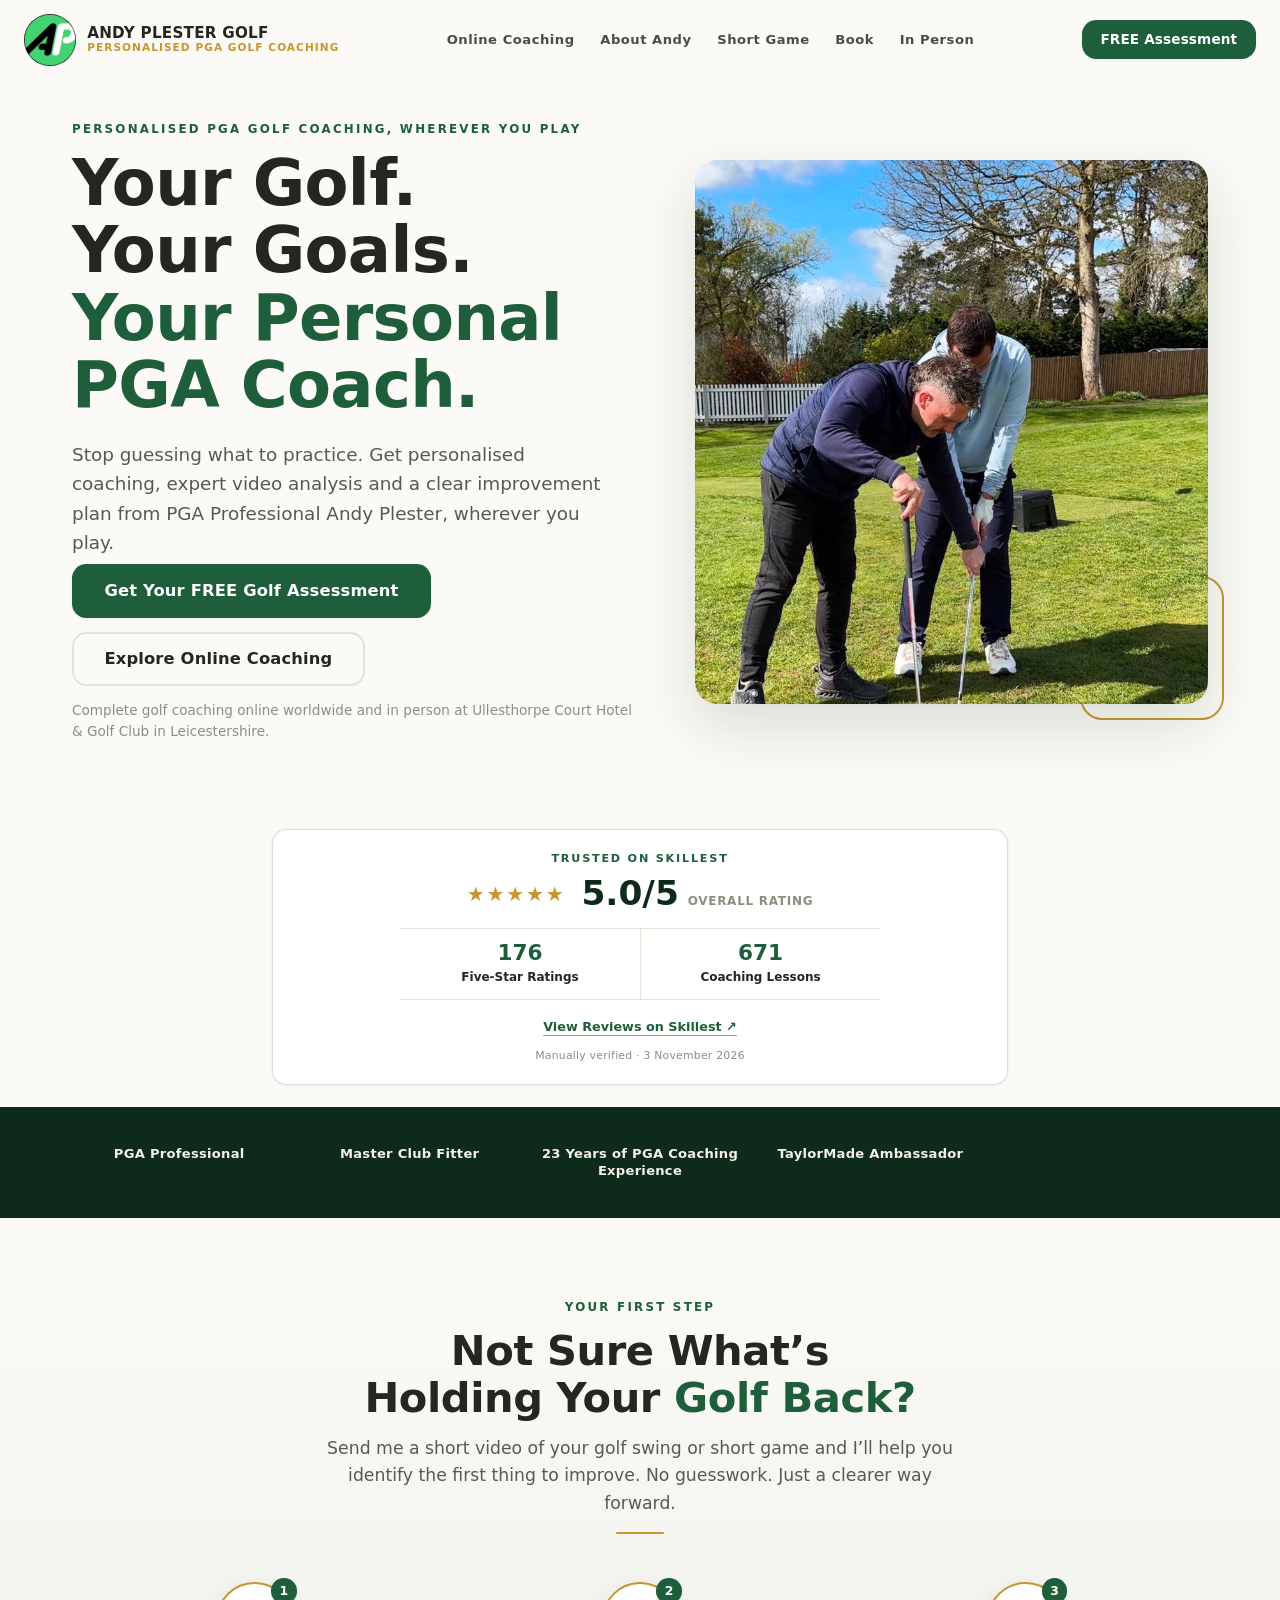
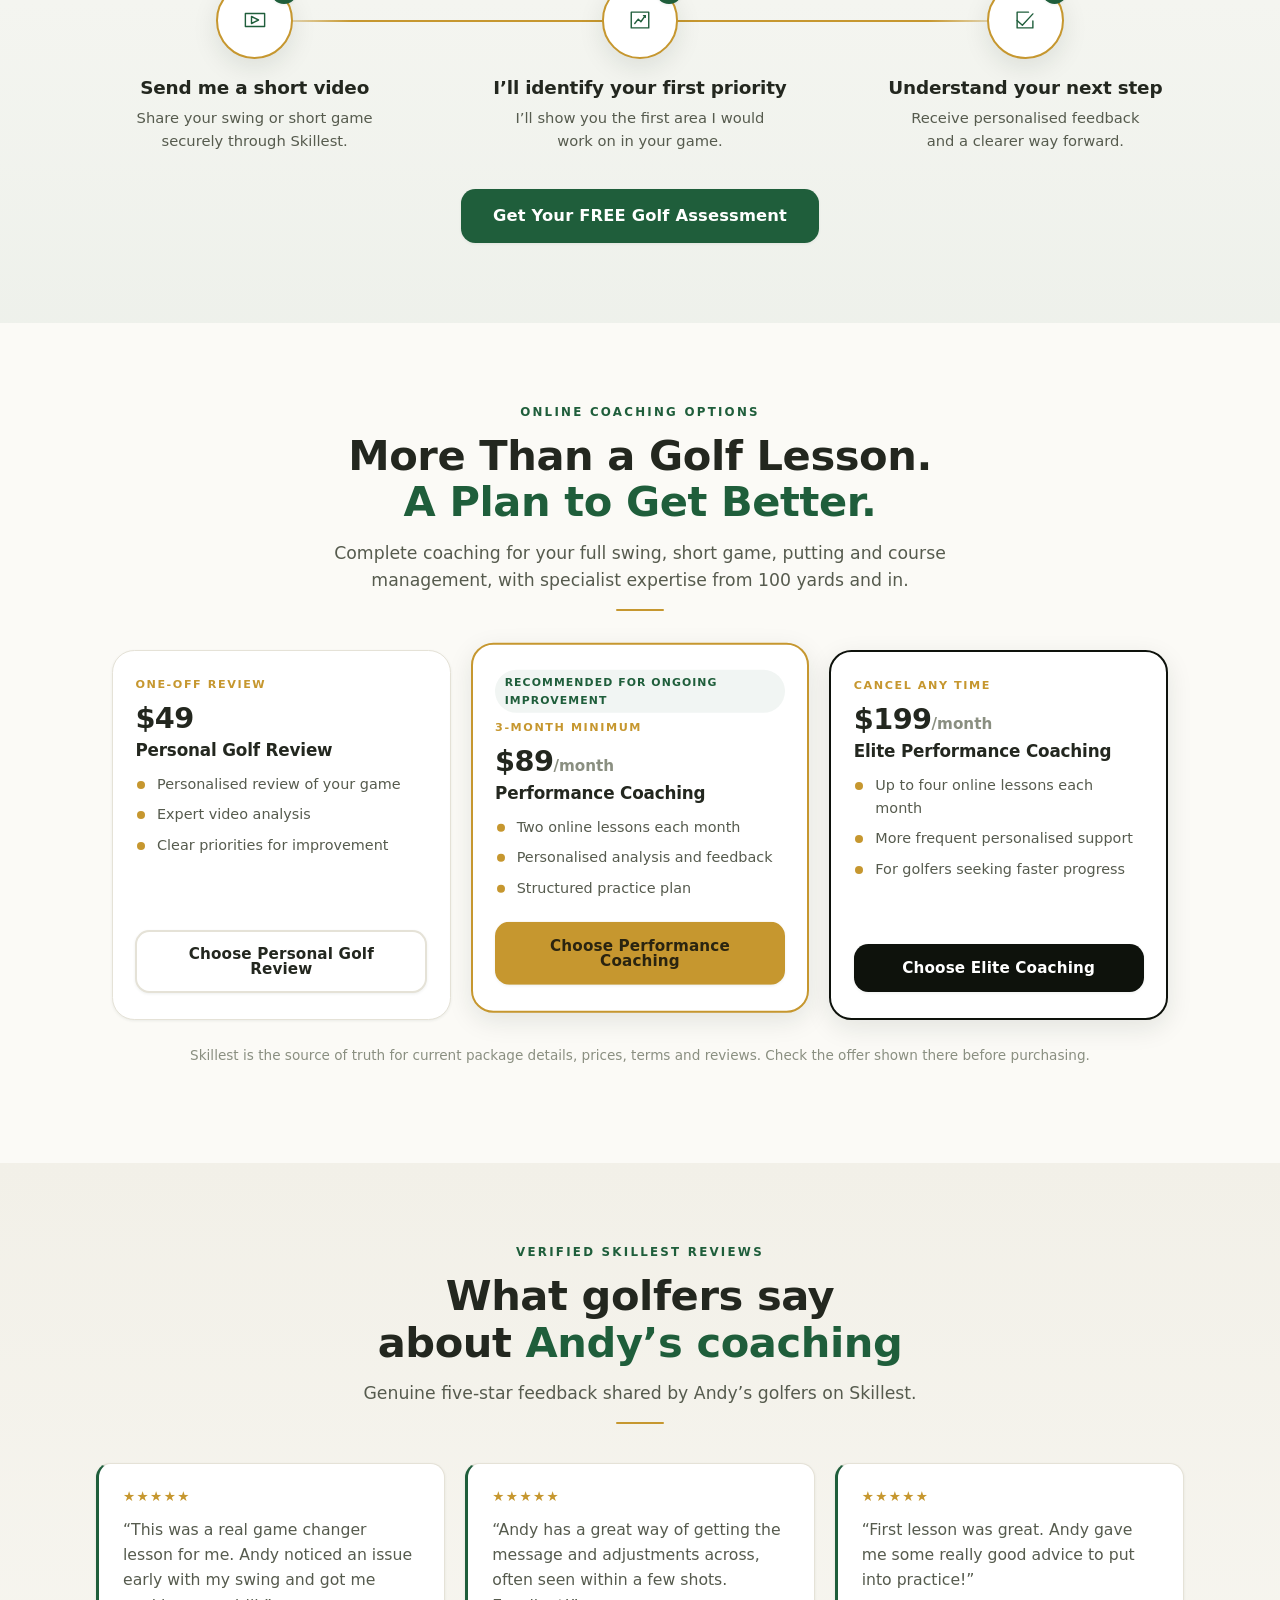
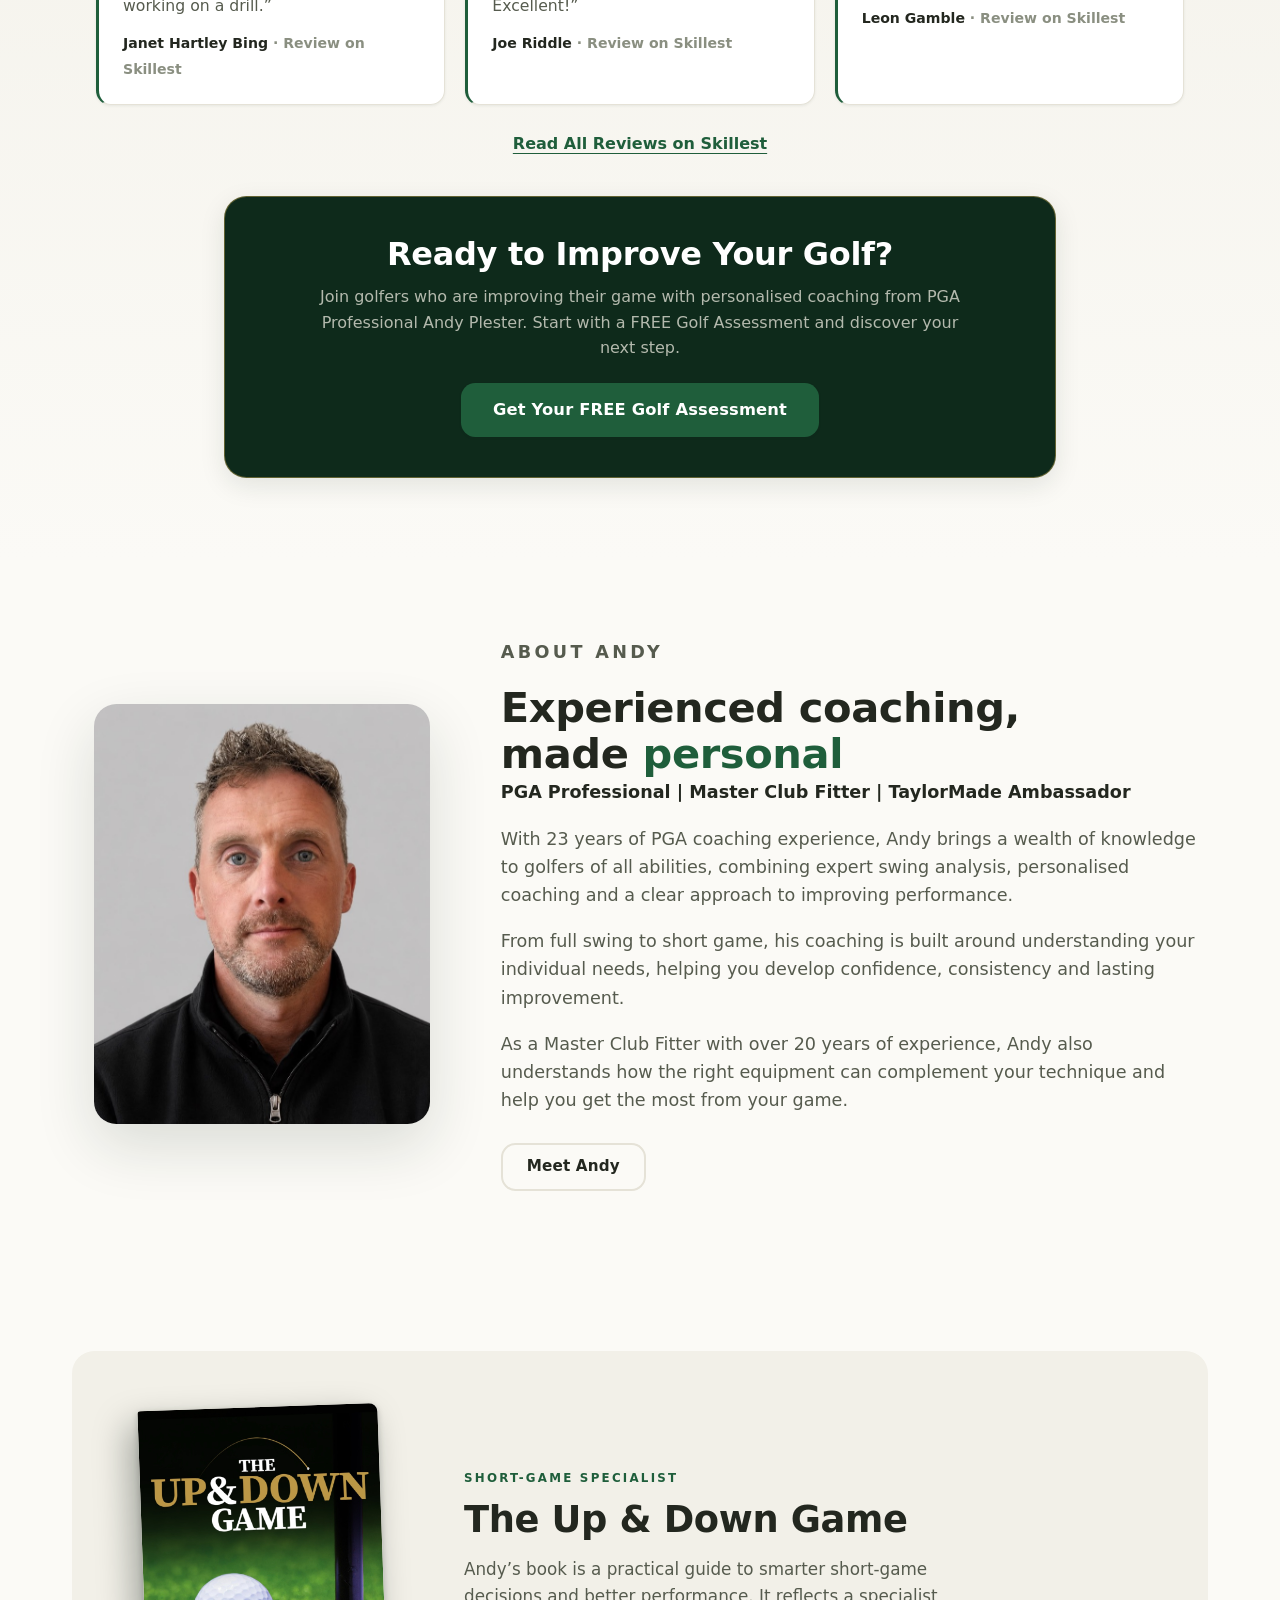
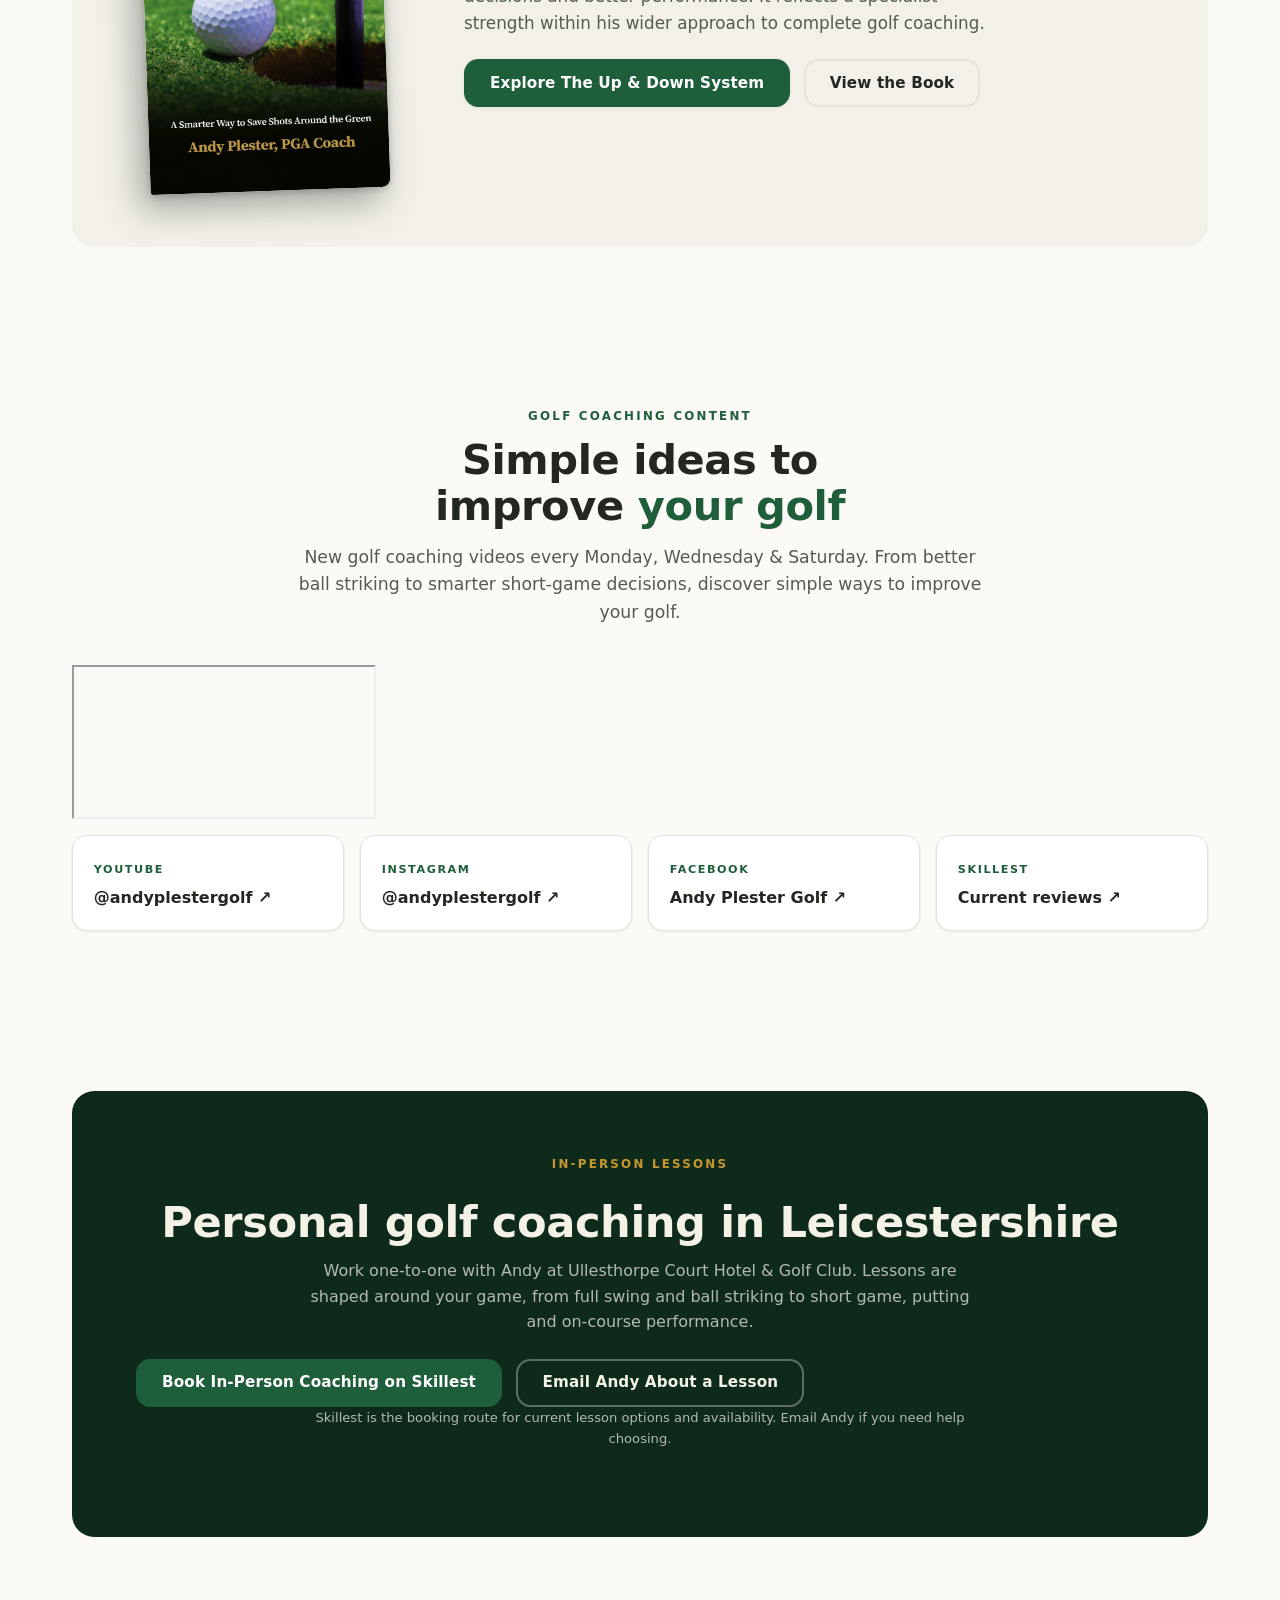
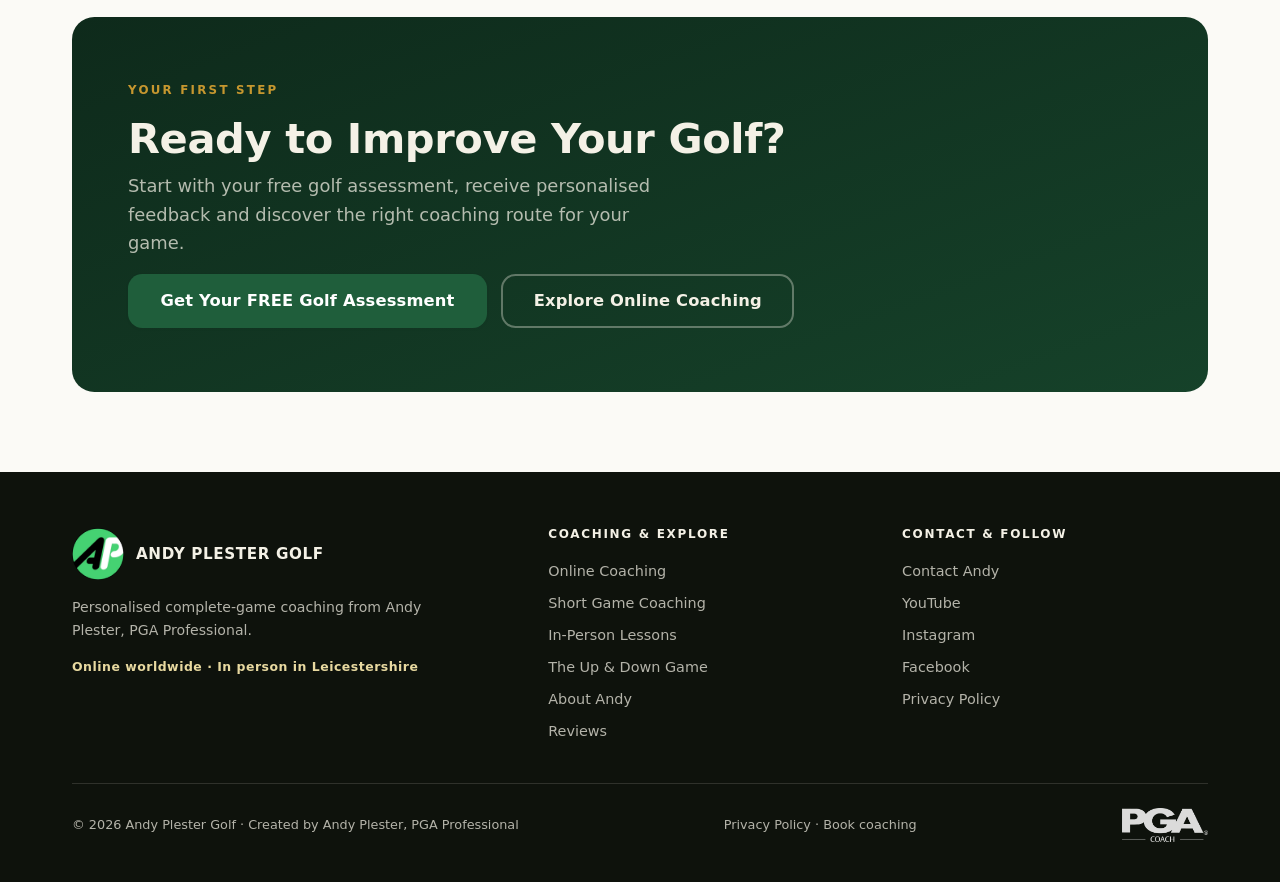
==== commit b1498540: "Preview of number 81" ====
--- a/index.html
+++ b/index.html
@@ -4,15 +4,20 @@
   <meta http-equiv="Content-Security-Policy" data-desk="site-policy" content="default-src 'self'; script-src 'self' 'unsafe-inline' https://www.googletagmanager.com/gtag/js; style-src 'self' 'unsafe-inline' https://fonts.googleapis.com; font-src 'self' https://fonts.gstatic.com data:; img-src 'self' data: https://www.google-analytics.com https://www.googletagmanager.com https://i.ytimg.com; media-src 'self'; connect-src 'self' https://www.google-analytics.com https://*.google-analytics.com https://*.analytics.google.com https://www.googletagmanager.com; frame-src https://www.youtube-nocookie.com https://www.youtube.com; form-action 'self' https://api.web3forms.com https://andyplestergolf.com; object-src 'none'; base-uri 'self'; worker-src 'none'; manifest-src 'self'">
   <meta charset="UTF-8">
   <meta name="viewport" content="width=device-width, initial-scale=1.0">
-  <title>Online Golf Coaching | Andy Plester PGA</title>
-  <meta name="description" content="Personalised online golf coaching with PGA Professional Andy Plester. Start with a free golf assessment and improve every part of your game.">
+  <title>PGA Golf Coach Online &amp; Leicestershire | Andy Plester</title>
+  <meta name="description" content="Personalised online and Leicestershire golf coaching with PGA Professional Andy Plester. Start with a free golf assessment.">
   <link rel="canonical" href="https://andyplestergolf.com/">
-  <link rel="icon" href="images/ap-logo.png" type="image/png">
-  <link rel="apple-touch-icon" href="images/ap-logo.png">
+  <link rel="icon" href="favicon.ico?v=20261104" sizes="any">
+  <link rel="icon" type="image/png" sizes="16x16" href="images/favicon-16x16.png?v=20261104">
+  <link rel="icon" type="image/png" sizes="32x32" href="images/favicon-32x32.png?v=20261104">
+  <link rel="icon" type="image/png" sizes="48x48" href="images/favicon-48x48.png?v=20261104">
+  <link rel="apple-touch-icon" sizes="180x180" href="images/apple-touch-icon.png?v=20261104">
+  <link rel="manifest" href="site.webmanifest?v=20261104">
+  <meta name="theme-color" content="#117a4b">
   <meta property="og:type" content="website">
   <meta property="og:site_name" content="Andy Plester Golf">
-  <meta property="og:title" content="Personalised Online Golf Coaching | Andy Plester PGA">
-  <meta property="og:description" content="Improve your whole game with personalised PGA coaching, wherever you play. Start with a free golf assessment.">
+  <meta property="og:title" content="PGA Golf Coach Online &amp; Leicestershire | Andy Plester">
+  <meta property="og:description" content="Improve your whole game with personalised online or Leicestershire PGA coaching. Start with a free golf assessment.">
   <meta property="og:url" content="https://andyplestergolf.com/">
   <meta property="og:image" content="https://andyplestergolf.com/coaching-hero.jpeg">
   <meta name="twitter:card" content="summary_large_image">
@@ -25,9 +30,10 @@
   {
     "@context":"https://schema.org",
     "@graph":[
-      {"@type":"Person","@id":"https://andyplestergolf.com/#andy","name":"Andy Plester","url":"https://andyplestergolf.com/","image":"https://andyplestergolf.com/andy-portrait.jpeg","jobTitle":"PGA Professional and golf coach","knowsAbout":["full swing","ball striking","driving","iron play","short game","putting","course management","golf practice planning"],"sameAs":["https://www.youtube.com/@andyplestergolf","https://www.instagram.com/andyplestergolf/","https://www.facebook.com/andyplestergolf/","https://skillest.com/coach/andyplester"]},
+      {"@type":"Person","@id":"https://andyplestergolf.com/#andy","name":"Andy Plester","url":"https://andyplestergolf.com/","image":"https://andyplestergolf.com/andy-portrait.jpeg","jobTitle":"PGA Professional, Master Club Fitter and golf coach","knowsAbout":["golf club fitting","full swing","ball striking","driving","iron play","short game","putting","course management","golf practice planning"],"sameAs":["https://www.youtube.com/@andyplestergolf","https://www.instagram.com/andyplestergolf/","https://www.facebook.com/andyplestergolf/","https://skillest.com/coach/andyplester"]},
+      {"@type":"WebSite","@id":"https://andyplestergolf.com/#website","name":"Andy Plester Golf","url":"https://andyplestergolf.com/","publisher":{"@id":"https://andyplestergolf.com/#business"}},
       {"@type":["LocalBusiness","ProfessionalService"],"@id":"https://andyplestergolf.com/#business","name":"Andy Plester Golf","url":"https://andyplestergolf.com/","image":"https://andyplestergolf.com/coaching-hero.jpeg","founder":{"@id":"https://andyplestergolf.com/#andy"},"address":{"@type":"PostalAddress","addressLocality":"Ullesthorpe","addressRegion":"Leicestershire","addressCountry":"GB"}},
-      {"@type":"Service","name":"Personalised online golf coaching","provider":{"@id":"https://andyplestergolf.com/#andy"},"areaServed":"Worldwide","offers":[{"@type":"Offer","name":"Personal Golf Review","price":"49","priceCurrency":"USD","url":"https://skillest.com/coach/andyplester#package-NYbRpT5sR65aeDj5v"},{"@type":"Offer","name":"Performance Coaching","price":"89","priceCurrency":"USD","url":"https://skillest.com/coach/andyplester#plan-ESWcXmhJSN8nLbb2G"},{"@type":"Offer","name":"Elite Performance Coaching","price":"199","priceCurrency":"USD","url":"https://skillest.com/coach/andyplester#plan-GfDfyPRKSPhj6cGip"}]},
+      {"@type":"Service","name":"Personalised online golf coaching","provider":{"@id":"https://andyplestergolf.com/#andy"},"areaServed":"Worldwide","offers":[{"@type":"Offer","name":"Free Golf Assessment","price":"0","priceCurrency":"USD","url":"https://skillest.com/coach/andyplester#evaluation"},{"@type":"Offer","name":"Personal Golf Review","price":"49","priceCurrency":"USD","url":"https://skillest.com/coach/andyplester#package-NYbRpT5sR65aeDj5v"},{"@type":"Offer","name":"Performance Coaching","price":"89","priceCurrency":"USD","url":"https://skillest.com/coach/andyplester#plan-GfDfyPRKSPhj6cGip"},{"@type":"Offer","name":"Elite Performance Coaching","price":"199","priceCurrency":"USD","url":"https://skillest.com/coach/andyplester#plan-ESWcXmhJSN8nLbb2G"}]},
       {"@type":"Book","name":"The Up & Down Game","author":{"@id":"https://andyplestergolf.com/#andy"},"bookFormat":"https://schema.org/Paperback","inLanguage":"en","url":"https://www.amazon.co.uk/dp/B0H3FBJCKP"},
       {"@type":"FAQPage","mainEntity":[{"@type":"Question","name":"How does online golf coaching work?","acceptedAnswer":{"@type":"Answer","text":"Send videos of your golf swing through Skillest. Andy reviews your game and gives you personalised feedback and a clear practice plan."}},{"@type":"Question","name":"What parts of golf can Andy help with?","acceptedAnswer":{"@type":"Answer","text":"Andy coaches the full game, including driving, iron play, short game, putting, course management, practice planning and confidence. Short-game coaching is a particular specialism."}},{"@type":"Question","name":"How do I start?","acceptedAnswer":{"@type":"Answer","text":"Begin with the free golf assessment on Skillest. It gives Andy a first look at your game and helps identify the most useful next step."}}]}
     ]
@@ -51,7 +57,13 @@
     <button type="button" class="menu-toggle" aria-label="Open menu" aria-expanded="false" aria-controls="mobile-menu"><span class="menu-toggle-bar"></span><span class="menu-toggle-bar"></span><span class="menu-toggle-bar"></span></button>
   </header>
   <nav class="mobile-menu" id="mobile-menu" aria-label="Mobile navigation" aria-hidden="true">
-    <a href="#coaching" class="mobile-link">Online Coaching</a><a href="about.html" class="mobile-link">About Andy</a><a href="up-and-down-system.html" class="mobile-link">Short Game</a><a href="book.html" class="mobile-link">Book</a><a href="#in-person" class="mobile-link">In-Person Coaching</a>
+    <a href="index.html" class="mobile-link">Home</a>
+    <a href="coaching.html" class="mobile-link">Online Golf Coaching</a>
+    <a href="up-and-down-system.html" class="mobile-link">Short Game Coaching</a>
+    <a href="#in-person" class="mobile-link">In-Person Lessons</a>
+    <a href="book.html" class="mobile-link">The Up &amp; Down Game — Book</a>
+    <a href="about.html" class="mobile-link">About Andy</a>
+    <a href="#reviews" class="mobile-link">Reviews</a>
     <a href="https://skillest.com/coach/andyplester#evaluation" class="btn btn-assessment" target="_blank" rel="noopener">Get Your FREE Golf Assessment</a>
   </nav>
   <div class="menu-backdrop" aria-hidden="true"></div>
@@ -61,42 +73,80 @@
       <div class="wrap"><div class="hero-grid">
         <div class="hero-copy">
           <p class="eyebrow">Personalised PGA Golf Coaching, Wherever You Play</p>
-          <h1>Play Better Golf. <em>Anywhere.</em></h1>
-          <p class="hero-sub">Personalised online coaching with PGA Professional Andy Plester. Understand your game, practice with purpose and start lowering your scores.</p>
+          <h1>Your Golf. Your Goals. <em>Your Personal PGA Coach.</em></h1>
+          <p class="hero-sub">Stop guessing what to practice. Get personalised coaching, expert video analysis and a clear improvement plan from PGA Professional Andy Plester, wherever you play.</p>
           <div class="hero-cta"><a href="https://skillest.com/coach/andyplester#evaluation" class="btn btn-assessment btn-lg" target="_blank" rel="noopener">Get Your FREE Golf Assessment</a><a href="#coaching" class="btn btn-ghost btn-lg">Explore Online Coaching</a></div>
-          <p class="hero-venue">Complete golf coaching online worldwide and in person at Ullesthorpe Court Golf Club in Leicestershire.</p>
+          <p class="hero-venue">Complete golf coaching online worldwide and in person at Ullesthorpe Court Hotel &amp; Golf Club in Leicestershire.</p>
         </div>
         <div class="hero-media"><div class="media-frame"><img class="zoom" src="coaching-hero.jpeg" alt="PGA Professional Andy Plester coaching a golfer" width="804" height="1400" fetchpriority="high"></div></div>
       </div></div>
     </section>
 
+    <section class="skillest-proof" aria-label="Skillest coaching figures">
+      <div class="wrap">
+        <div class="skillest-proof-inner">
+          <p class="skillest-proof-heading">Trusted on Skillest</p>
+          <div class="skillest-rating">
+            <div class="skillest-stars" aria-label="Five out of five stars">★★★★★</div>
+            <p><strong>5.0/5</strong><span>Overall rating</span></p>
+          </div>
+          <dl class="skillest-figures">
+            <div><dt>176</dt><dd>Five-Star Ratings</dd></div>
+            <div><dt>671</dt><dd>Coaching Lessons</dd></div>
+          </dl>
+          <a class="skillest-proof-link" href="https://skillest.com/coach/andyplester" target="_blank" rel="noopener">View Reviews on Skillest <span aria-hidden="true">↗</span></a>
+          <p class="skillest-proof-note">Manually verified · 3 November 2026</p>
+        </div>
+      </div>
+    </section>
+
     <section class="trust" aria-label="Andy Plester credentials"><div class="wrap"><div class="trust-inner">
-      <div class="trust-item"><span>PGA Professional</span></div><div class="trust-item"><span>22+ Years’ Experience</span></div><div class="trust-item"><span>Golf Author</span></div><div class="trust-item"><span>TaylorMade Ambassador</span></div>
+      <div class="trust-item"><span>PGA Professional</span></div><div class="trust-item"><span>Master Club Fitter</span></div><div class="trust-item"><span>23 Years of PGA Coaching Experience</span></div><div class="trust-item"><span>TaylorMade Ambassador</span></div>
     </div></div></section>
 
-    <section class="section" id="how-it-works"><div class="wrap">
-      <div class="section-head center reveal"><p class="eyebrow">How Online Golf Coaching Works</p><h2 class="section-title">A clear route to <em>better golf</em></h2><p class="section-intro">Personalised support for your swing, scoring and confidence, wherever you play.</p><div class="gold-rule"></div></div>
+    <section class="section assessment-section" id="free-assessment"><div class="wrap">
+      <div class="section-head center reveal"><p class="eyebrow">Your First Step</p><h2 class="section-title">Not Sure What’s Holding Your <em>Golf Back?</em></h2><p class="section-intro">Send me a short video of your golf swing or short game and I’ll help you identify the first thing to improve. No guesswork. Just a clearer way forward.</p><div class="gold-rule"></div></div>
       <div class="steps" data-stagger="100">
-        <div class="step"><div class="step-icon"><span class="n">1</span></div><h3>Send your videos</h3><p>Record your golf swing and send it securely through Skillest.</p></div>
-        <div class="step"><div class="step-icon"><span class="n">2</span></div><h3>Receive expert analysis</h3><p>Get personalised PGA coaching feedback based on your game.</p></div>
-        <div class="step"><div class="step-icon"><span class="n">3</span></div><h3>Follow your plan</h3><p>Practice with clear priorities and a structured improvement plan.</p></div>
+        <div class="step"><div class="step-icon"><svg viewBox="0 0 32 32" aria-hidden="true"><path d="M5 8.5h22v15H5z"/><path d="m12 12 8 4-8 4z"/></svg><span class="n">1</span></div><h3>Send me a short video</h3><p>Share your swing or short game securely through Skillest.</p></div>
+        <div class="step"><div class="step-icon"><svg viewBox="0 0 32 32" aria-hidden="true"><path d="M6 25V7h20v18z"/><path d="m10 20 4-5 3 3 5-7"/><path d="M20 11h2v2"/></svg><span class="n">2</span></div><h3>I’ll identify your first priority</h3><p>I’ll show you the first area I would work on in your game.</p></div>
+        <div class="step"><div class="step-icon"><svg viewBox="0 0 32 32" aria-hidden="true"><path d="M7 16.5 13 22l12-13"/><path d="M25 17v8H7V7h13"/></svg><span class="n">3</span></div><h3>Understand your next step</h3><p>Receive personalised feedback and a clearer way forward.</p></div>
       </div>
       <div class="section-cta center"><a href="https://skillest.com/coach/andyplester#evaluation" class="btn btn-assessment btn-lg" target="_blank" rel="noopener">Get Your FREE Golf Assessment</a></div>
     </div></section>
 
     <section class="section coaching-options" id="coaching"><div class="wrap">
-      <div class="section-head center reveal"><p class="eyebrow">Online Coaching Options</p><h2 class="section-title">Coaching built around <em>your game</em></h2><p class="section-intro">Improve your full swing, ball striking, driving, iron play, short game, putting, course management, practice and confidence.</p><div class="gold-rule"></div></div>
+      <div class="section-head center reveal"><p class="eyebrow">Online Coaching Options</p><h2 class="section-title">More Than a Golf Lesson. <em>A Plan to Get Better.</em></h2><p class="section-intro">Complete coaching for your full swing, short game, putting and course management, with specialist expertise from 100 yards and in.</p><div class="gold-rule"></div></div>
       <div class="cards cards--three">
         <article class="card"><span class="tier">One-off review</span><div class="price">$49</div><h3>Personal Golf Review</h3><ul><li>Personalised review of your game</li><li>Expert video analysis</li><li>Clear priorities for improvement</li></ul><a href="https://skillest.com/coach/andyplester#package-NYbRpT5sR65aeDj5v" class="btn btn-white" target="_blank" rel="noopener">Choose Personal Golf Review</a></article>
-        <article class="card card--gold featured-plan"><span class="badge-top">Main ongoing option</span><span class="tier">3-month minimum</span><div class="price">$89<span class="per">/month</span></div><h3>Performance Coaching</h3><ul><li>Two online lessons each month</li><li>Personalised analysis and feedback</li><li>Structured practice plan</li></ul><a href="https://skillest.com/coach/andyplester#plan-ESWcXmhJSN8nLbb2G" class="btn btn-gold" target="_blank" rel="noopener">Choose Performance Coaching</a></article>
-        <article class="card card--dark"><span class="tier">Cancel any time</span><div class="price">$199<span class="per">/month</span></div><h3>Elite Performance Coaching</h3><ul><li>Up to four online lessons each month</li><li>More frequent personalised support</li><li>For golfers seeking faster progress</li></ul><a href="https://skillest.com/coach/andyplester#plan-GfDfyPRKSPhj6cGip" class="btn btn-dark" target="_blank" rel="noopener">Choose Elite Coaching</a></article>
+        <article class="card card--gold featured-plan"><span class="badge-top">Recommended for Ongoing Improvement</span><span class="tier">3-month minimum</span><div class="price">$89<span class="per">/month</span></div><h3>Performance Coaching</h3><ul><li>Two online lessons each month</li><li>Personalised analysis and feedback</li><li>Structured practice plan</li></ul><a href="https://skillest.com/coach/andyplester#plan-GfDfyPRKSPhj6cGip" class="btn btn-gold" target="_blank" rel="noopener">Choose Performance Coaching</a></article>
+        <article class="card card--dark"><span class="tier">Cancel any time</span><div class="price">$199<span class="per">/month</span></div><h3>Elite Performance Coaching</h3><ul><li>Up to four online lessons each month</li><li>More frequent personalised support</li><li>For golfers seeking faster progress</li></ul><a href="https://skillest.com/coach/andyplester#plan-ESWcXmhJSN8nLbb2G" class="btn btn-dark" target="_blank" rel="noopener">Choose Elite Coaching</a></article>
       </div>
       <p class="cards-note">Skillest is the source of truth for current package details, prices, terms and reviews. Check the offer shown there before purchasing.</p>
     </div></section>
 
+    <section class="section skillest-reviews" id="reviews" aria-labelledby="skillest-reviews-heading"><div class="wrap">
+      <div class="section-head center reveal">
+        <p class="eyebrow">Verified Skillest Reviews</p>
+        <h2 class="section-title" id="skillest-reviews-heading">What golfers say about <em>Andy’s coaching</em></h2>
+        <p class="section-intro">Genuine five-star feedback shared by Andy’s golfers on Skillest.</p>
+        <div class="gold-rule"></div>
+      </div>
+      <div class="results-grid results-grid--three" data-stagger="90">
+        <blockquote class="quote"><div class="stars" aria-label="5 out of 5 stars">★★★★★</div><p>“This was a real game changer lesson for me. Andy noticed an issue early with my swing and got me working on a drill.”</p><cite>Janet Hartley Bing <span>· Review on Skillest</span></cite></blockquote>
+        <blockquote class="quote"><div class="stars" aria-label="5 out of 5 stars">★★★★★</div><p>“Andy has a great way of getting the message and adjustments across, often seen within a few shots. Excellent!”</p><cite>Joe Riddle <span>· Review on Skillest</span></cite></blockquote>
+        <blockquote class="quote"><div class="stars" aria-label="5 out of 5 stars">★★★★★</div><p>“First lesson was great. Andy gave me some really good advice to put into practice!”</p><cite>Leon Gamble <span>· Review on Skillest</span></cite></blockquote>
+      </div>
+      <p class="reviews-link"><a href="https://skillest.com/coach/andyplester" target="_blank" rel="noopener">Read All Reviews on Skillest</a></p>
+      <div class="reviews-cta">
+        <h3>Ready to Improve Your Golf?</h3>
+        <p>Join golfers who are improving their game with personalised coaching from PGA Professional Andy Plester. Start with a FREE Golf Assessment and discover your next step.</p>
+        <a href="https://skillest.com/coach/andyplester#evaluation" class="btn btn-assessment btn-lg" target="_blank" rel="noopener">Get Your FREE Golf Assessment</a>
+      </div>
+    </div></section>
+
     <section class="section" id="about"><div class="wrap"><div class="about-grid">
       <div class="about-photo reveal"><div class="media-frame"><img src="andy-portrait.jpeg" alt="Andy Plester, PGA Professional golf coach" width="950" height="892" loading="lazy"></div></div>
-      <div class="reveal"><p class="eyebrow">About Andy</p><h2 class="section-title">Experienced coaching, made <em>personal</em></h2><p>Andy Plester is a PGA Professional with more than 22 years of coaching experience, an author and a TaylorMade Ambassador. He offers complete golf coaching, helping golfers improve their technique, decision-making, practice and confidence.</p><p>His recognised short-game expertise is one part of a coaching approach built around the whole golfer and their goals.</p><a href="about.html" class="btn btn-ghost">Meet Andy</a></div>
+      <div class="about-body reveal"><p class="eyebrow">About Andy</p><h2 class="section-title">Experienced coaching, made <em>personal</em></h2><p><strong>PGA Professional | Master Club Fitter | TaylorMade Ambassador</strong></p><p>With 23 years of PGA coaching experience, Andy brings a wealth of knowledge to golfers of all abilities, combining expert swing analysis, personalised coaching and a clear approach to improving performance.</p><p>From full swing to short game, his coaching is built around understanding your individual needs, helping you develop confidence, consistency and lasting improvement.</p><p>As a Master Club Fitter with over 20 years of experience, Andy also understands how the right equipment can complement your technique and help you get the most from your game.</p><a href="about.html" class="btn btn-ghost">Meet Andy</a></div>
     </div></div></section>
 
     <section class="section" id="book"><div class="wrap"><div class="book reveal"><div class="book-grid">
@@ -110,12 +160,12 @@
       <div class="social-grid"><a class="social-card" href="https://www.youtube.com/@andyplestergolf?sub_confirmation=1" target="_blank" rel="noopener"><span class="lbl">YouTube</span><span class="hnd">@andyplestergolf ↗</span></a><a class="social-card" href="https://www.instagram.com/andyplestergolf/" target="_blank" rel="noopener"><span class="lbl">Instagram</span><span class="hnd">@andyplestergolf ↗</span></a><a class="social-card" href="https://www.facebook.com/andyplestergolf/" target="_blank" rel="noopener"><span class="lbl">Facebook</span><span class="hnd">Andy Plester Golf ↗</span></a><a class="social-card" href="https://skillest.com/coach/andyplester" target="_blank" rel="noopener"><span class="lbl">Skillest</span><span class="hnd">Current reviews ↗</span></a></div>
     </div></section>
 
-    <section class="section" id="in-person"><div class="wrap"><div class="cta-panel reveal"><p class="eyebrow on-dark">In-Person Coaching</p><h2>Golf coaching in Leicestershire</h2><p>Work with Andy in person at Ullesthorpe Court Golf Club &amp; Driving Range.</p><a href="mailto:andrewplesterpga@gmail.com?subject=In-person%20golf%20coaching%20enquiry" class="btn btn-ghost on-dark">Ask About In-Person Coaching</a></div></div></section>
+    <section class="section" id="in-person"><div class="wrap"><div class="cta-panel reveal"><p class="eyebrow on-dark">In-Person Lessons</p><h2>Personal golf coaching in Leicestershire</h2><p>Work one-to-one with Andy at Ullesthorpe Court Hotel &amp; Golf Club. Lessons are shaped around your game, from full swing and ball striking to short game, putting and on-course performance.</p><div class="hero-cta"><a href="https://skillest.com/coach/andyplester" class="btn btn-assessment" target="_blank" rel="noopener">Book In-Person Coaching on Skillest</a><a href="mailto:andrewplesterpga@gmail.com?subject=In-person%20golf%20coaching%20enquiry" class="btn btn-ghost on-dark">Email Andy About a Lesson</a></div><p class="booking-note">Skillest is the booking route for current lesson options and availability. Email Andy if you need help choosing.</p></div></div></section>
 
     <section class="section final-cta"><div class="wrap"><div class="club reveal"><div class="club-inner"><p class="eyebrow on-dark">Your First Step</p><h2>Ready to Improve Your Golf?</h2><p class="club-lead">Start with your free golf assessment, receive personalised feedback and discover the right coaching route for your game.</p><div class="hero-cta"><a href="https://skillest.com/coach/andyplester#evaluation" class="btn btn-assessment btn-lg" target="_blank" rel="noopener">Get Your FREE Golf Assessment</a><a href="#coaching" class="btn btn-ghost btn-lg on-dark">Explore Online Coaching</a></div></div></div></div></section>
   </main>
 
-  <footer class="footer"><div class="wrap"><div class="footer-grid"><div><strong>Andy Plester Golf</strong><p>Personalised PGA golf coaching, wherever you play.</p></div><div><strong>Explore</strong><a href="coaching.html">Online Coaching</a><a href="about.html">About Andy</a><a href="up-and-down-system.html">The Up &amp; Down System</a><a href="book.html">The Book</a></div><div><strong>Start Here</strong><a href="https://skillest.com/coach/andyplester#evaluation" target="_blank" rel="noopener">Free Golf Assessment</a><a href="privacy.html">Privacy</a></div></div><div class="footer-bottom">© 2026 Andy Plester Golf</div></div></footer>
+  <footer class="site-footer"><div class="wrap"><div class="footer-top"><div><div class="footer-brand"><img src="images/ap-logo.png" alt="" width="52" height="52"><span class="fb-name">Andy Plester Golf</span></div><p class="footer-strap">Personalised complete-game coaching from Andy Plester, PGA Professional.</p><p class="footer-credential">Online worldwide · In person in Leicestershire</p></div><div class="footer-col"><h2>Coaching &amp; Explore</h2><a href="coaching.html">Online Coaching</a><a href="up-and-down-system.html">Short Game Coaching</a><a href="#in-person">In-Person Lessons</a><a href="book.html">The Up &amp; Down Game</a><a href="about.html">About Andy</a><a href="#reviews">Reviews</a></div><div class="footer-col"><h2>Contact &amp; Follow</h2><a href="mailto:andrewplesterpga@gmail.com">Contact Andy</a><a href="https://www.youtube.com/@andyplestergolf" target="_blank" rel="noopener">YouTube</a><a href="https://www.instagram.com/andyplestergolf/" target="_blank" rel="noopener">Instagram</a><a href="https://www.facebook.com/andyplestergolf/" target="_blank" rel="noopener">Facebook</a><a href="privacy.html">Privacy Policy</a></div></div><div class="footer-bottom"><span>© 2026 Andy Plester Golf · Created by Andy Plester, PGA Professional</span><span><a href="privacy.html">Privacy Policy</a> · <a href="https://skillest.com/coach/andyplester" target="_blank" rel="noopener">Book coaching</a></span><img src="PGA_Coach%20(1).png" alt="PGA Coach" class="footer-pga" width="120" height="34"></div></div></footer>
   <script src="brand.js"></script>
 </body>
 </html>
--- a/brand.css
+++ b/brand.css
@@ -1,5 +1,5 @@
 /* ============================================================
-   THE UP & DOWN SYSTEM — brand design system (light / premium)
+   ANDY PLESTER GOLF — brand design system (light / premium)
    Deep Green #1F5E3B · Gold accent · White · Charcoal
    Single source of truth for all pages.
    ============================================================ */
@@ -25,10 +25,11 @@
   --font-sans:system-ui,-apple-system,"Segoe UI",Roboto,Helvetica,Arial,sans-serif;
   --maxw:74rem;
   --header-h:5rem;
+  --header-h-compact:4rem;
 }
 
 *,*::before,*::after{box-sizing:border-box}
-html{scroll-behavior:smooth}
+html{scroll-behavior:smooth;scroll-padding-top:calc(var(--header-h-compact) + 1rem);overflow-x:hidden}
 body{margin:0;background:var(--bg);color:var(--ink);font-family:var(--font-sans);
   line-height:1.6;-webkit-font-smoothing:antialiased;font-size:16px}
 a{color:var(--green);text-decoration:none}
@@ -77,18 +78,22 @@
 .btn-sm{padding:.65rem 1.05rem;font-size:.85rem}
 
 /* ---------- header ---------- */
-.site-header{position:fixed;top:0;left:0;right:0;z-index:100;
+.site-header{position:fixed;top:0;left:0;right:0;z-index:100;min-height:var(--header-h);
   display:flex;align-items:center;justify-content:space-between;gap:1.25rem;
   padding:.85rem 1.5rem;background:rgba(251,250,246,0);
-  transition:background .3s ease,box-shadow .3s ease,border-color .3s;
+  transition:background .3s ease,box-shadow .3s ease,border-color .3s,padding .25s ease,min-height .25s ease;
   border-bottom:1px solid transparent}
 .site-header.is-scrolled{background:rgba(251,250,246,.92);backdrop-filter:blur(10px);
-  box-shadow:var(--shadow-sm);border-bottom-color:var(--line)}
+  box-shadow:var(--shadow-sm);border-bottom-color:var(--line);min-height:var(--header-h-compact);padding-top:.4rem;padding-bottom:.4rem}
 .brand-lockup{display:flex;align-items:center;gap:.7rem;flex-shrink:0}
 .brand-lockup:hover{text-decoration:none}
 .brand-badge{width:46px;height:46px;border-radius:50%;object-fit:cover;flex:none;
   box-shadow:0 0 0 1px rgba(0,0,0,.06)}
 .brand-badge--ap{width:52px;height:52px;object-fit:contain;border-radius:50%;box-shadow:none}
+.brand-badge--ap,.brand-name,.brand-strap{transition:width .25s ease,height .25s ease,font-size .25s ease,opacity .2s ease}
+.site-header.is-scrolled .brand-badge--ap{width:42px;height:42px}
+.site-header.is-scrolled .brand-name{font-size:.86rem}
+.site-header.is-scrolled .brand-strap{font-size:.58rem}
 .brand-text{display:flex;flex-direction:column;line-height:1.05}
 .brand-name{font-family:var(--font-sans);font-weight:800;font-size:.95rem;
   letter-spacing:.015em;text-transform:uppercase;color:var(--ink);line-height:1}
@@ -98,6 +103,7 @@
 .nav-link{font-size:.82rem;font-weight:600;letter-spacing:.04em;color:var(--ink);opacity:.82;
   transition:opacity .2s,color .2s}
 .nav-link:hover{opacity:1;color:var(--green);text-decoration:none}
+.nav-link[aria-current="page"]{opacity:1;color:var(--green);text-decoration:underline;text-decoration-color:var(--gold);text-underline-offset:.45rem;text-decoration-thickness:2px}
 .nav-link .soon{font-size:.6rem;letter-spacing:.08em;text-transform:uppercase;color:var(--gold);
   vertical-align:super;margin-left:.15rem;font-weight:700}
 .header-cta{flex-shrink:0}
@@ -110,21 +116,25 @@
 .site-header.is-open .menu-toggle-bar:nth-child(2){opacity:0}
 .site-header.is-open .menu-toggle-bar:nth-child(3){transform:translateY(-7px) rotate(-45deg)}
 
-.mobile-menu{position:fixed;top:0;right:0;width:300px;max-width:86vw;height:100dvh;
+.mobile-menu{position:fixed;top:0;right:0;width:340px;max-width:92vw;height:100dvh;
   background:var(--surface);box-shadow:-6px 0 30px rgba(0,0,0,.16);
-  padding:5.5rem 1.5rem 2rem;display:flex;flex-direction:column;gap:.35rem;z-index:98;
-  transform:translateX(100%);transition:transform .3s ease}
+  padding:5.25rem 1.5rem max(1.25rem,env(safe-area-inset-bottom));display:flex;flex-direction:column;gap:.1rem;z-index:98;
+  overflow-y:auto;overscroll-behavior:contain;transform:translateX(100%);visibility:hidden;transition:transform .3s ease,visibility 0s linear .3s}
 .site-header.is-open ~ .mobile-menu,.mobile-menu.is-open{transform:translateX(0)}
-.mobile-link{font-size:1rem;font-weight:600;color:var(--ink);padding:.85rem 0;
+.mobile-menu.is-open{visibility:visible;transition-delay:0s}
+.mobile-menu:target{transform:translateX(0);visibility:visible;transition-delay:0s}
+.mobile-link{font-size:1rem;font-weight:650;color:var(--ink);padding:.72rem .75rem;
   border-bottom:1px solid var(--line)}
 .mobile-link:hover{color:var(--green);text-decoration:none}
-.mobile-menu .btn{margin-top:1.1rem;justify-content:center}
+.mobile-link[aria-current="page"]{color:var(--green);background:var(--green-tint);border-left:3px solid var(--gold);padding-left:.65rem}
+.mobile-menu .btn{margin-top:1rem;justify-content:center;min-height:3.25rem}
 .menu-backdrop{position:fixed;inset:0;background:rgba(14,18,12,.5);z-index:97;opacity:0;
   pointer-events:none;transition:opacity .3s}
 .menu-backdrop.is-visible{opacity:1;pointer-events:auto}
 
 /* ---------- sections ---------- */
 .section{padding:5rem 0}
+[id]{scroll-margin-top:calc(var(--header-h-compact) + 1rem)}
 .section-tight{padding:3.25rem 0}
 .section-head{max-width:44rem;margin:0 0 2.4rem}
 .section-head.center{margin-left:auto;margin-right:auto}
@@ -220,7 +230,70 @@
 .book-meta .tag{background:var(--surface);border:1px solid var(--line);border-radius:var(--pill);
   padding:.25rem .7rem;font-weight:600;color:var(--ink-soft)}
 
+/* ---------- book page ---------- */
+.book-page #clear{scroll-margin-top:calc(var(--header-h) + 1rem)}
+.book-page .hero-grid{grid-template-columns:minmax(0,1fr)}
+.book-page .hero h1{font-size:clamp(2.1rem,5vw,3.65rem);max-width:46rem}
+.book-page .hero-sub{margin-bottom:.75rem}
+.book-intro{max-width:36rem;margin:0 0 1.25rem;color:var(--ink-soft)}
+.clear-process{display:grid;gap:.8rem;max-width:44rem;margin:0 auto}
+.book-learning-grid{display:grid;grid-template-columns:1fr;gap:1rem;max-width:66rem;margin:0 auto}
+.book-learning-grid .card{padding:1.4rem}
+.book-learning-grid .card h3{margin:0 0 .55rem}
+.book-learning-grid .card p{font-size:.94rem;line-height:1.55;margin:0}
+.book-coaching-link{margin:1.35rem 0 0;color:var(--on-dark-soft);font-size:.9rem}
+.book-coaching-link a{color:var(--gold);font-weight:700;text-decoration:underline;text-underline-offset:3px}
+@media(min-width:680px){
+  .book-learning-grid{grid-template-columns:repeat(3,minmax(0,1fr));gap:1.15rem}
+}
+@media(min-width:900px){
+  .book-page .hero-grid{grid-template-columns:minmax(0,1.35fr) minmax(16rem,.65fr)}
+}
+@media(max-width:679px){
+  .book-page .hero{padding-top:calc(var(--header-h) + 1.5rem);padding-bottom:3rem}
+  .book-page .section{padding:3.5rem 0}
+  .book-page .section-head{margin-bottom:1.7rem}
+  .book-page .hero-cta{grid-template-columns:1fr}
+  .book-page .hero-cta .btn{font-size:.9rem;padding:.9rem .75rem}
+  .clear-detail{gap:.8rem;padding:1rem}
+  .clear-detail .cl-badge{width:2.15rem;height:2.15rem;font-size:1rem}
+  .clear-detail h3{font-size:1rem}
+  .clear-detail p{font-size:.9rem;line-height:1.5}
+  .book-learning-grid .card{width:100%}
+}
+
 /* ---------- trust bar ---------- */
+.skillest-proof{padding:1.35rem 0;background:var(--bg)}
+.skillest-proof-inner{max-width:46rem;margin:0 auto;padding:1.25rem 1.5rem;text-align:center;background:var(--surface);
+  border:1px solid var(--green-line);border-radius:var(--radius);box-shadow:var(--shadow-sm)}
+.skillest-proof-heading{margin:0 0 .55rem;color:var(--green);font-size:.7rem;font-weight:800;letter-spacing:.16em;text-transform:uppercase}
+.skillest-rating{display:flex;align-items:center;justify-content:center;gap:1rem}
+.skillest-stars{color:var(--gold);font-size:1.25rem;letter-spacing:.09em;line-height:1}
+.skillest-rating p{display:flex;align-items:baseline;gap:.55rem;margin:0}
+.skillest-rating strong{color:var(--green-deep);font-family:var(--font-display);font-size:2.15rem;line-height:1}
+.skillest-rating span{color:var(--ink-faint);font-size:.75rem;font-weight:700;text-transform:uppercase;letter-spacing:.06em}
+.skillest-figures{display:grid;grid-template-columns:repeat(2,1fr);max-width:30rem;margin:1rem auto .85rem;border-block:1px solid var(--line)}
+.skillest-figures div{padding:.75rem .8rem}
+.skillest-figures div+div{border-left:1px solid var(--line)}
+.skillest-figures dt{color:var(--green);font-family:var(--font-display);font-size:1.35rem;font-weight:700;line-height:1.1}
+.skillest-figures dd{margin:.2rem 0 0;color:var(--ink);font-size:.75rem;font-weight:700}
+.skillest-proof-link{color:var(--green);font-size:.8rem;font-weight:700;text-decoration:underline;text-decoration-color:var(--gold);
+  text-decoration-thickness:1px;text-underline-offset:4px}
+.skillest-proof-link:hover{color:var(--green-deep)}
+.skillest-proof-note{margin:.5rem 0 0;color:var(--ink-faint);font-size:.68rem;letter-spacing:.02em}
+@media(max-width:520px){
+  .skillest-proof{padding:1rem 0}
+  .skillest-proof-inner{padding:1.05rem .85rem}
+  .skillest-rating{gap:.65rem}
+  .skillest-stars{font-size:1.05rem;letter-spacing:.05em}
+  .skillest-rating strong{font-size:1.85rem}
+  .skillest-rating span{position:absolute;width:1px;height:1px;padding:0;margin:-1px;overflow:hidden;clip:rect(0,0,0,0);white-space:nowrap;border:0}
+  .skillest-figures{margin:.8rem auto .7rem}
+  .skillest-figures div{padding:.65rem .35rem}
+  .skillest-figures dt{font-size:1.2rem}
+  .skillest-figures dd{font-size:.68rem}
+}
+
 .trust{background:var(--green-deep);color:var(--on-dark)}
 .trust-inner{display:grid;grid-template-columns:repeat(2,1fr);gap:1.4rem 1rem;
   padding:2.4rem 0}
@@ -248,9 +321,19 @@
 .steps-caption{text-align:center;margin-top:2.6rem;font-size:.98rem;color:var(--ink-soft);
   max-width:40rem;margin-left:auto;margin-right:auto}
 .steps-caption b{color:var(--green)}
+@media(min-width:900px){
+  .steps.steps--four{grid-template-columns:repeat(4,1fr)}
+  .steps.steps--four::before{left:12.5%;right:12.5%}
+}
 @media(max-width:640px){
   .steps{grid-template-columns:1fr;gap:1.9rem;max-width:22rem;margin-left:auto;margin-right:auto}
   .steps::before{display:none}
+}
+.assessment-section{background:linear-gradient(180deg,var(--bg),var(--green-tint))}
+.assessment-section .section-intro{max-width:40rem;margin-left:auto;margin-right:auto}
+.assessment-section .section-cta .btn{min-height:3.25rem}
+@media(max-width:560px){
+  .assessment-section .section-cta .btn{width:100%}
 }
 
 /* ---------- start here cards ---------- */
@@ -309,6 +392,76 @@
 .card .badge-top{align-self:flex-start;background:var(--green-tint);color:var(--green);
   font-size:.68rem;font-weight:700;letter-spacing:.1em;text-transform:uppercase;
   padding:.25rem .6rem;border-radius:var(--pill);margin-bottom:.4rem}
+.plans-section{background:var(--panel)}
+.plan-for{min-height:4.5rem;margin:0 0 1rem;color:var(--ink-soft);font-size:.86rem;line-height:1.5}
+.plan-for strong{color:var(--ink)}
+.plan-positioning{margin:.15rem 0 .55rem;color:var(--green);font-family:var(--font-display);font-size:1rem;font-weight:800;line-height:1.25}
+.card--dark .plan-positioning{color:var(--green-deep)}
+.elite-plan{background:linear-gradient(155deg,var(--surface),#f7f1e3);border-color:#947b3b;box-shadow:0 18px 44px rgba(16,39,31,.16)}
+.package-proof{margin-top:1.75rem}
+.monthly-compare{max-width:46rem;margin:2rem auto 0;padding:1.25rem;background:var(--surface);border:1px solid var(--green-line);border-radius:var(--radius-l);box-shadow:var(--shadow-sm)}
+.monthly-compare h3{text-align:center;font-size:1.15rem;margin:0 0 1rem}
+.compare-grid{width:100%;table-layout:fixed;border-collapse:separate;border-spacing:0;border:1px solid var(--line);border-radius:var(--radius);overflow:hidden;font-size:.82rem;line-height:1.35}
+.compare-grid th,.compare-grid td{padding:.7rem .8rem;border-bottom:1px solid var(--line);text-align:center;overflow-wrap:anywhere}
+.compare-grid tr>*+*{border-left:1px solid var(--line)}
+.compare-grid tr:last-child>*{border-bottom:0}
+.compare-grid thead th{background:var(--green-deep);color:#fff;font-weight:800}
+.compare-grid thead th.elite-column{background:linear-gradient(135deg,var(--green-deep),var(--dark));box-shadow:inset 0 3px 0 var(--gold)}
+.compare-grid thead td,.compare-grid tbody th{width:25%;background:var(--panel);color:var(--ink);font-weight:700;text-align:left}
+.compare-grid td strong{display:block;color:var(--green);font-size:1rem}
+.compare-grid td span{color:var(--ink-faint);font-size:.72rem}
+.compare-actions td{background:var(--panel)}
+.compare-actions .btn{width:100%;padding:.7rem .4rem;font-size:.8rem}
+.one-off-prompt{display:flex;align-items:center;justify-content:space-between;gap:1.5rem;margin-top:1.25rem;padding:1.35rem 1.5rem;border:1px solid rgba(191,151,75,.35);border-radius:var(--radius);background:linear-gradient(135deg,#fff 0%,#f8f4ea 100%);box-shadow:var(--shadow-sm)}
+.one-off-prompt div{max-width:44rem}
+.one-off-prompt h3{margin:0 0 .35rem;color:var(--green-deep);font-size:1.15rem}
+.one-off-prompt p{margin:0;color:var(--ink-soft);font-size:.9rem;line-height:1.6}
+.one-off-prompt .btn{flex:0 0 auto;text-align:center}
+.sr-only{position:absolute;width:1px;height:1px;padding:0;margin:-1px;overflow:hidden;clip:rect(0,0,0,0);white-space:nowrap;border:0}
+.coaching-value{background:linear-gradient(180deg,var(--bg),var(--green-tint))}
+.benefit-grid{display:grid;grid-template-columns:1fr;gap:1rem;max-width:70rem;margin:2.5rem auto 0}
+.benefit-card{background:var(--surface);border:1px solid var(--line);border-top:2px solid var(--gold);border-radius:var(--radius-l);padding:1.4rem;box-shadow:var(--shadow-sm)}
+.benefit-icon{display:grid;place-items:center;width:2.25rem;height:2.25rem;margin-bottom:.9rem;border-radius:50%;background:var(--green-tint);color:var(--green);font-size:1.1rem;font-weight:800}
+.benefit-card h3{font-size:1rem;margin:0 0 .4rem}
+.benefit-card p{margin:0;color:var(--ink-soft);font-size:.88rem}
+@media(min-width:620px){.benefit-grid{grid-template-columns:repeat(2,1fr)}}
+@media(min-width:1000px){.benefit-grid{grid-template-columns:repeat(4,1fr)}}
+.coaching-entry{background:var(--panel)}
+.coaching-entry-panel{border:1px solid rgba(200,169,81,.45)}
+.coaching-entry-panel .hero-cta{justify-content:center}
+.entry-secondary{display:inline-flex;align-items:center;color:#fff;font-weight:800;text-decoration:underline;text-decoration-color:var(--gold);text-underline-offset:5px}
+.entry-secondary:hover{color:var(--gold)}
+@media(max-width:560px){.coaching-entry-panel .hero-cta{align-items:stretch}.entry-secondary{justify-content:center;padding:.7rem}}
+.coaching-faq{background:var(--bg)}
+.faq-list{max-width:46rem;margin:0 auto;border-top:1px solid var(--line)}
+.faq-list details{border-bottom:1px solid var(--line);padding:0 1rem}
+.faq-list summary{cursor:pointer;padding:1.15rem 2rem 1.15rem 0;color:var(--ink);font-family:var(--font-display);font-weight:700;list-style-position:outside}
+.faq-list p{margin:0;padding:0 0 1.15rem;color:var(--ink-soft)}
+.faq-list a{text-decoration:underline;text-underline-offset:3px}
+@media(max-width:520px){
+  .coaching-value{padding-bottom:2.75rem}
+  .coaching-value .section-head{margin-bottom:1.5rem}
+  .coaching-value .benefit-grid{margin-top:1.5rem;gap:.75rem}
+  .coaching-value .benefit-card{padding:1.05rem 1.1rem}
+  .plans-section{padding-top:3rem}
+  .plans-section .section-head{margin-bottom:1.65rem}
+  .plans-section .cards{gap:1rem}
+  .plans-section .featured-plan{transform:none}
+  .monthly-compare{padding:1rem .7rem;margin-top:1.5rem}
+  .compare-grid{font-size:.72rem}
+  .compare-grid th,.compare-grid td{padding:.65rem .35rem}
+  .compare-grid thead th{font-size:.7rem}
+  .compare-actions .btn{min-height:2.75rem;font-size:.74rem}
+  .one-off-prompt{display:block;padding:1.15rem;text-align:center}
+  .one-off-prompt .btn{width:100%;margin-top:1rem}
+  .plans-section + .section{padding:3.25rem 0}
+  .plans-section + .section .section-head{margin-bottom:1.5rem}
+  .plans-section + .section .steps.steps--four{grid-template-columns:repeat(2,minmax(0,1fr));gap:1.35rem .8rem;margin-top:1.5rem;max-width:30rem}
+  .plans-section + .section .step-icon{width:3.8rem;height:3.8rem;margin-bottom:.75rem}
+  .plans-section + .section .step-icon svg{width:23px;height:23px}
+  .plans-section + .section .step h3{font-size:.92rem;margin-bottom:.3rem}
+  .plans-section + .section .step p{font-size:.78rem;line-height:1.45}
+}
 
 /* ---------- four stages (dark showcase) ---------- */
 .stages{background:var(--dark);color:var(--on-dark)}
@@ -339,6 +492,17 @@
 .quote cite{font-style:normal;font-weight:700;color:var(--ink);font-size:.88rem}
 .quote .stars{color:var(--gold);font-size:.85rem;letter-spacing:.1em;margin-bottom:.6rem}
 .results-note{margin-top:1.5rem;font-size:.9rem;color:var(--ink-faint);text-align:center}
+.skillest-reviews{background:linear-gradient(180deg,var(--panel),var(--bg))}
+.results-grid--three{max-width:68rem;margin-inline:auto}
+.quote cite span{color:var(--ink-faint);font-weight:600}
+.reviews-link{text-align:center;margin:1.6rem 0 0}
+.reviews-link a{color:var(--green);font-weight:800;text-decoration:underline;text-underline-offset:4px}
+.reviews-cta{max-width:52rem;margin:2.5rem auto 0;padding:clamp(1.6rem,4vw,2.5rem);text-align:center;
+  background:var(--green-deep);color:var(--on-dark);border:1px solid rgba(200,169,81,.45);border-radius:var(--radius-l);box-shadow:var(--shadow)}
+.reviews-cta h3{color:#fff;font-size:clamp(1.45rem,3vw,2rem);margin:0 0 .7rem}
+.reviews-cta p{max-width:42rem;margin:0 auto 1.4rem;color:var(--on-dark-soft)}
+@media(min-width:900px){.results-grid.results-grid--three{grid-template-columns:repeat(3,1fr)}}
+@media(max-width:560px){.reviews-cta .btn{width:100%}}
 
 /* ---------- about ---------- */
 .about-grid{display:grid;gap:2.5rem;align-items:center;grid-template-columns:1fr}
@@ -346,8 +510,9 @@
 .about-photo{display:flex;justify-content:center}
 .about-photo .media-frame{width:100%;max-width:21rem;aspect-ratio:4/5}
 .about-photo .media-frame img{object-position:center 18%}
-.about-body p{font-size:1.1rem;color:var(--ink-soft)}
+.about-body p{font-size:1.1rem;color:var(--ink-soft);margin-bottom:1.15rem}
 .about-body .btn{margin-top:.6rem}
+@media(max-width:759px){#about.section{padding-bottom:2.75rem}}
 
 /* ---------- socials ---------- */
 .social-grid{display:grid;gap:1rem;grid-template-columns:1fr;margin-top:.5rem}
@@ -372,12 +537,6 @@
   font-size:.68rem;letter-spacing:.14em;text-transform:uppercase;padding:.3rem .8rem;border-radius:var(--pill)}
 .club h2{color:var(--on-dark);font-size:clamp(1.7rem,4vw,2.6rem);margin:1rem 0 .6rem}
 .club-lead{color:var(--on-dark-soft);font-size:1.12rem;max-width:34rem}
-.club-benefits{list-style:none;padding:0;margin:1.8rem 0;display:grid;gap:.7rem 1.5rem;
-  grid-template-columns:1fr}
-@media(min-width:640px){.club-benefits{grid-template-columns:1fr 1fr}}
-.club-benefits li{display:flex;gap:.6rem;align-items:center;color:var(--on-dark);font-weight:600}
-.club-benefits svg{width:18px;height:18px;stroke:var(--gold);fill:none;stroke-width:2;flex:none}
-
 /* ---------- footer ---------- */
 .site-footer{background:var(--dark);color:var(--on-dark-soft);padding:3.5rem 0 2.5rem}
 .footer-top{display:grid;gap:2rem;grid-template-columns:1fr;margin-bottom:2.2rem}
@@ -387,7 +546,7 @@
 .footer-brand .fb-name{font-family:var(--font-display);font-weight:800;color:var(--on-dark);
   letter-spacing:.04em;text-transform:uppercase;font-size:.95rem}
 .footer-strap{font-size:.88rem;color:var(--on-dark-soft);max-width:22rem}
-.footer-col h4{color:var(--on-dark);font-size:.75rem;letter-spacing:.14em;text-transform:uppercase;
+.footer-col h4,.footer-col h2{color:var(--on-dark);font-size:.75rem;letter-spacing:.14em;text-transform:uppercase;
   margin:0 0 .9rem;font-family:var(--font-sans);font-weight:700}
 .footer-col a{display:block;color:var(--on-dark-soft);font-size:.9rem;padding:.28rem 0}
 .footer-col a:hover{color:var(--gold);text-decoration:none}
@@ -397,6 +556,8 @@
 .footer-bottom a{color:var(--on-dark-soft)}
 .footer-bottom a:hover{color:var(--gold)}
 .footer-pga{height:34px;width:auto;opacity:.85}
+.footer-credential{margin:.55rem 0 0;color:var(--gold-soft);font-size:.78rem;font-weight:700;letter-spacing:.04em}
+.booking-note{margin:1rem 0 0;color:var(--on-dark-soft);font-size:.82rem}
 
 /* ---------- cookie banner ---------- */
 .privacy-banner{position:fixed;bottom:0;left:0;right:0;z-index:200;background:rgba(14,18,12,.97);
@@ -408,39 +569,15 @@
 .privacy-banner a{color:var(--gold);text-decoration:underline}
 .privacy-banner .pb-actions{display:flex;gap:1rem;align-items:center;flex-shrink:0}
 
-/* ---------- forms (assessment / waiting list) ---------- */
-.form-panel{background:var(--surface);border:1px solid var(--line);border-radius:var(--radius-l);
-  box-shadow:var(--shadow);padding:2rem 1.75rem;max-width:38rem;margin:0 auto}
-@media(min-width:640px){.form-panel{padding:2.5rem 2.5rem}}
-.field{display:flex;flex-direction:column;gap:.4rem;margin-bottom:1.1rem}
-.field label,.legend{font-size:.85rem;font-weight:700;color:var(--ink)}
-.field .hint{font-weight:500;color:var(--ink-faint)}
-.field input,.field textarea,.field select{font-family:var(--font-sans);font-size:1rem;color:var(--ink);
-  background:var(--bg);border:1px solid var(--line);border-radius:var(--radius-s);padding:.7rem .85rem;
-  transition:border-color .2s,box-shadow .2s}
-.field textarea{min-height:5rem;resize:vertical}
-.field input:focus,.field textarea:focus,.field select:focus{outline:none;border-color:var(--green);
-  box-shadow:0 0 0 3px var(--green-tint)}
-fieldset.field{border:none;padding:0;margin-bottom:1.1rem}
-.radio-row{display:flex;gap:1.25rem;margin-top:.3rem}
-.radio-row label{display:inline-flex;align-items:center;gap:.4rem;font-weight:500;color:var(--ink-soft)}
-.form-disclaimer{font-size:.8rem;color:var(--ink-faint);line-height:1.55;margin:.4rem 0 1rem}
-.form-consent{display:flex;gap:.6rem;align-items:flex-start;font-size:.85rem;color:var(--ink-soft);
-  margin:0 0 1.3rem;cursor:pointer}
-.form-consent input{margin-top:.15rem;flex:none;width:1.05rem;height:1.05rem;accent-color:var(--green)}
-.form-consent a{color:var(--green);text-decoration:underline}
-.honeypot{position:absolute;left:-9999px;height:0;width:0;overflow:hidden}
-.thanks-panel{max-width:38rem;margin:0 auto;text-align:center;background:var(--surface);
-  border:1px solid var(--line);border-radius:var(--radius-l);box-shadow:var(--shadow);padding:2.5rem 2rem}
-.thanks-panel h2{font-size:1.6rem;margin-bottom:.6rem}
-.thanks-panel .hero-cta{justify-content:center;margin-top:1.4rem}
-
 /* ---------- reveal + motion ---------- */
 /* hidden state only applies when JS is active (html.js) so no-JS users see everything */
 html.js .reveal{opacity:0;transform:translateY(26px);
   transition:opacity .75s cubic-bezier(.22,.61,.36,1) var(--rd,0ms),
              transform .75s cubic-bezier(.22,.61,.36,1) var(--rd,0ms)}
 html.js .reveal.in{opacity:1;transform:none}
+/* Keep above-the-fold content visible immediately on slower phones and in-app browsers. */
+html.js .hero .reveal{opacity:1;transform:none;transition:none}
+html.js .hero .reveal .zoom{transform:none;transition:none}
 /* subtle image zoom-in inside a revealing element */
 html.js .reveal .zoom{transform:scale(1.09);transition:transform 1.3s cubic-bezier(.22,.61,.36,1) var(--rd,0ms)}
 html.js .reveal.in .zoom{transform:scale(1)}
@@ -448,6 +585,22 @@
 @media(max-width:860px){
   .nav,.header-cta{display:none}
   .menu-toggle{display:flex}
+}
+@media(max-width:560px){
+  :root{--header-h:4.5rem;--header-h-compact:3.65rem}
+  .site-header{padding:.55rem 1rem}
+  .brand-badge--ap{width:44px;height:44px}
+  .site-header.is-scrolled .brand-badge--ap{width:36px;height:36px}
+  .brand-name{font-size:.82rem}
+  .brand-strap{font-size:.56rem;letter-spacing:.07em}
+  .site-header.is-scrolled .brand-strap{opacity:0;height:0;overflow:hidden}
+  .section{padding:3.75rem 0}
+  .section-tight{padding:2.75rem 0}
+  .section-head{margin-bottom:1.8rem}
+  .hero{padding-top:calc(var(--header-h) + 1.5rem);padding-bottom:3rem}
+  .hero h1{font-size:clamp(2rem,10vw,2.65rem)}
+  .section-title{font-size:clamp(1.65rem,8vw,2.15rem)}
+  .wrap{padding-inline:1.15rem}
 }
 @media(prefers-reduced-motion:reduce){
   html{scroll-behavior:auto}
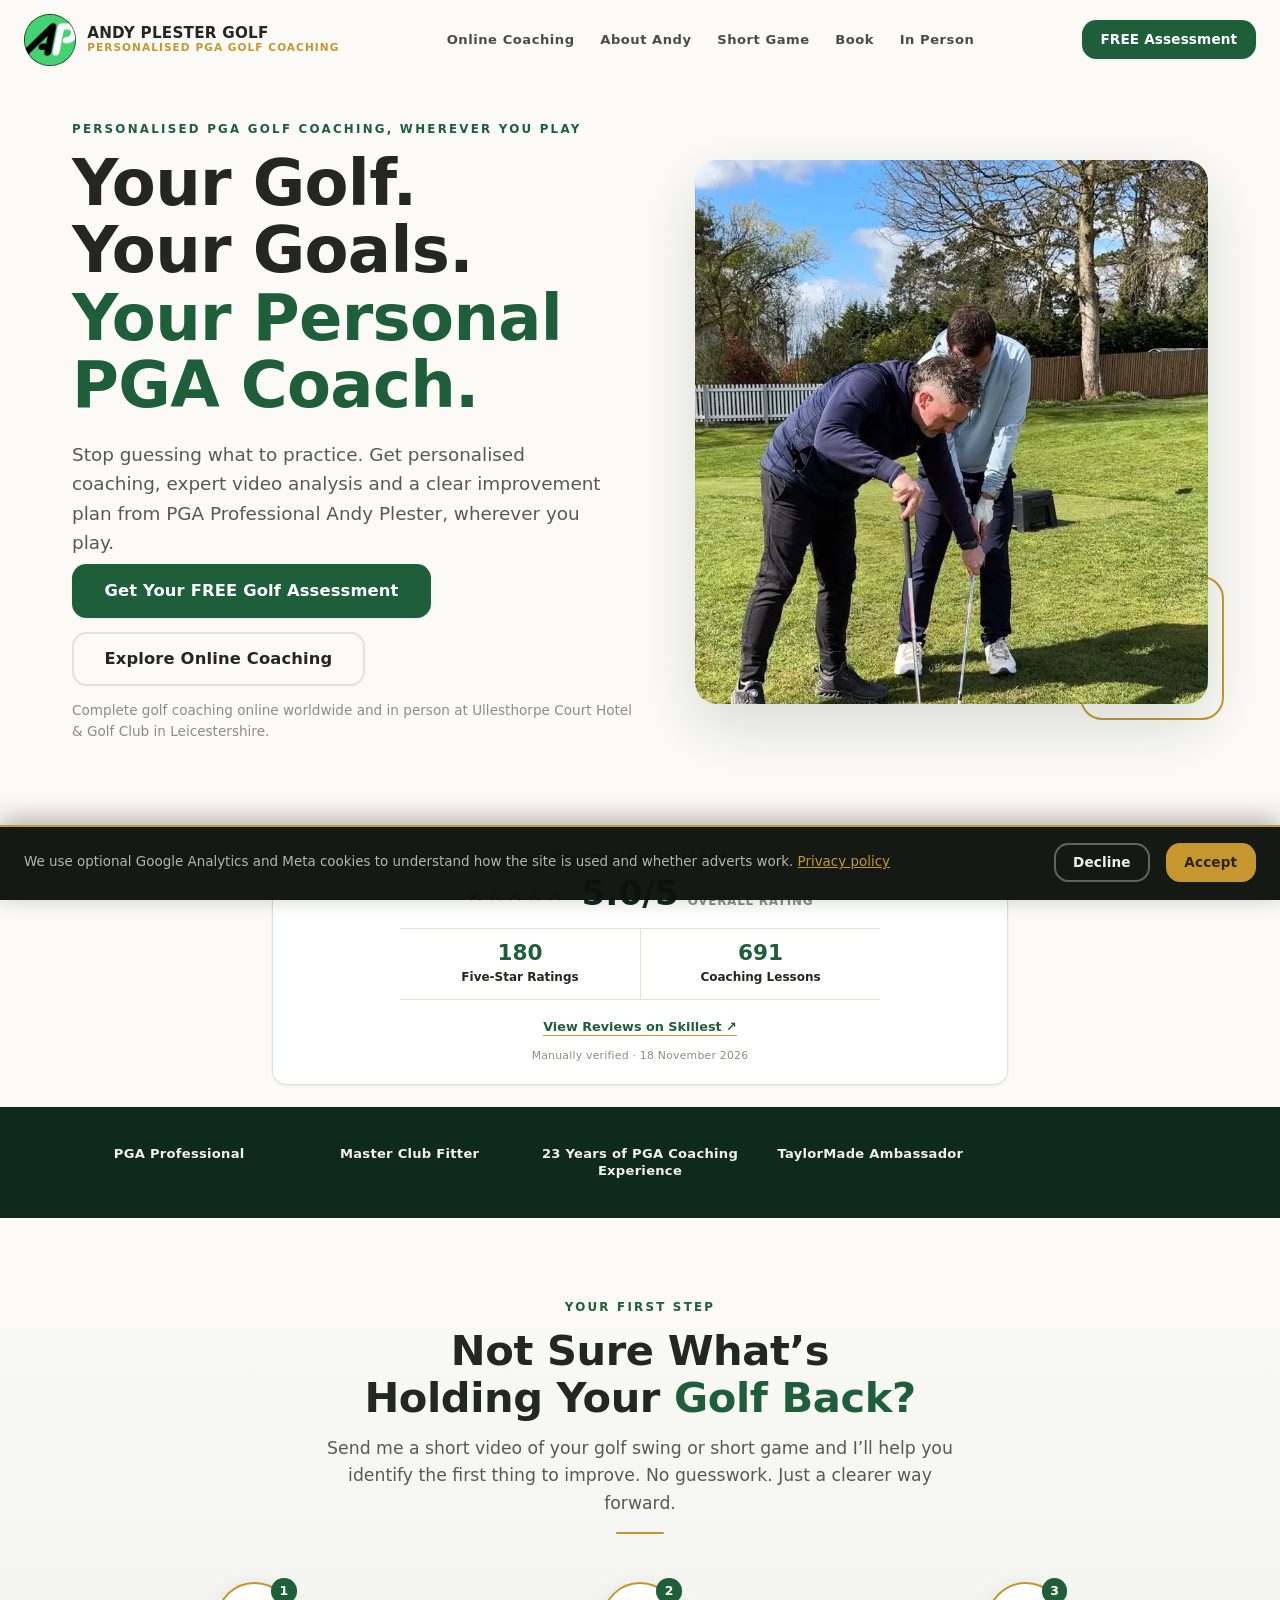
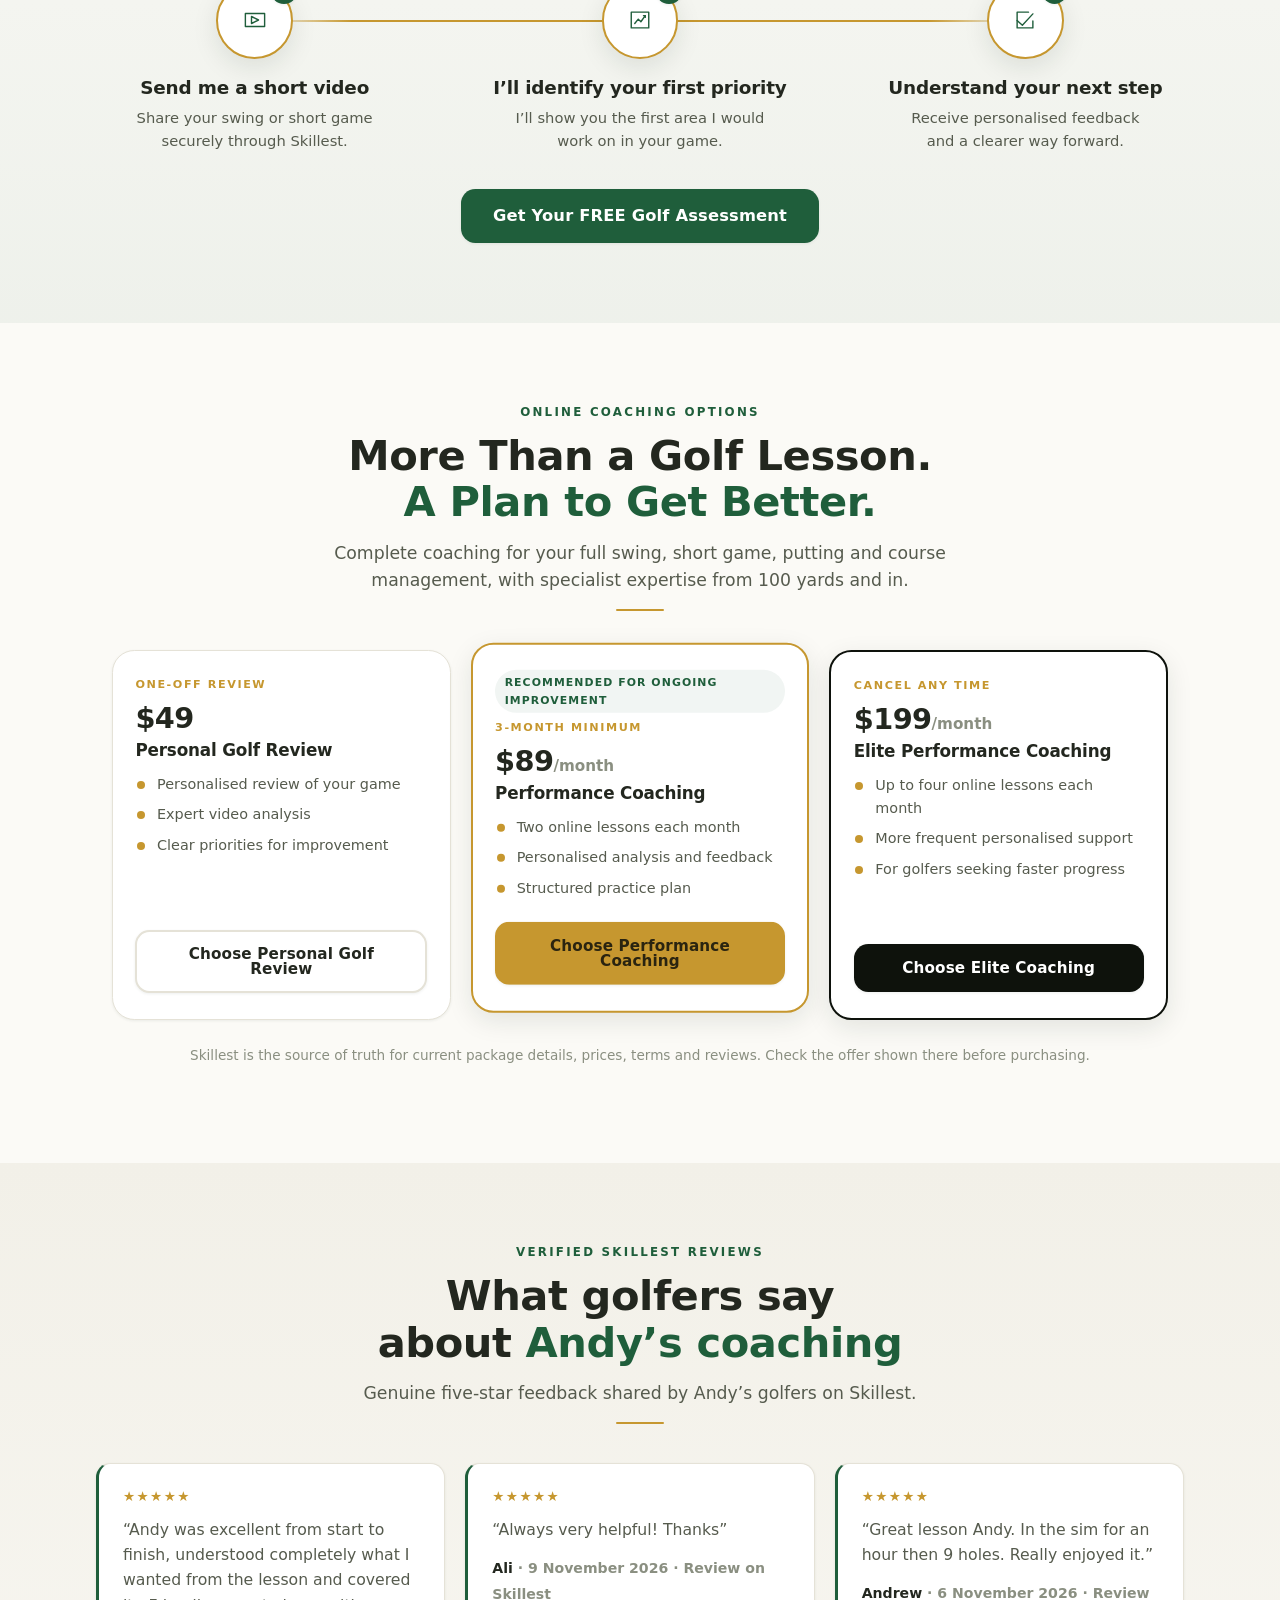
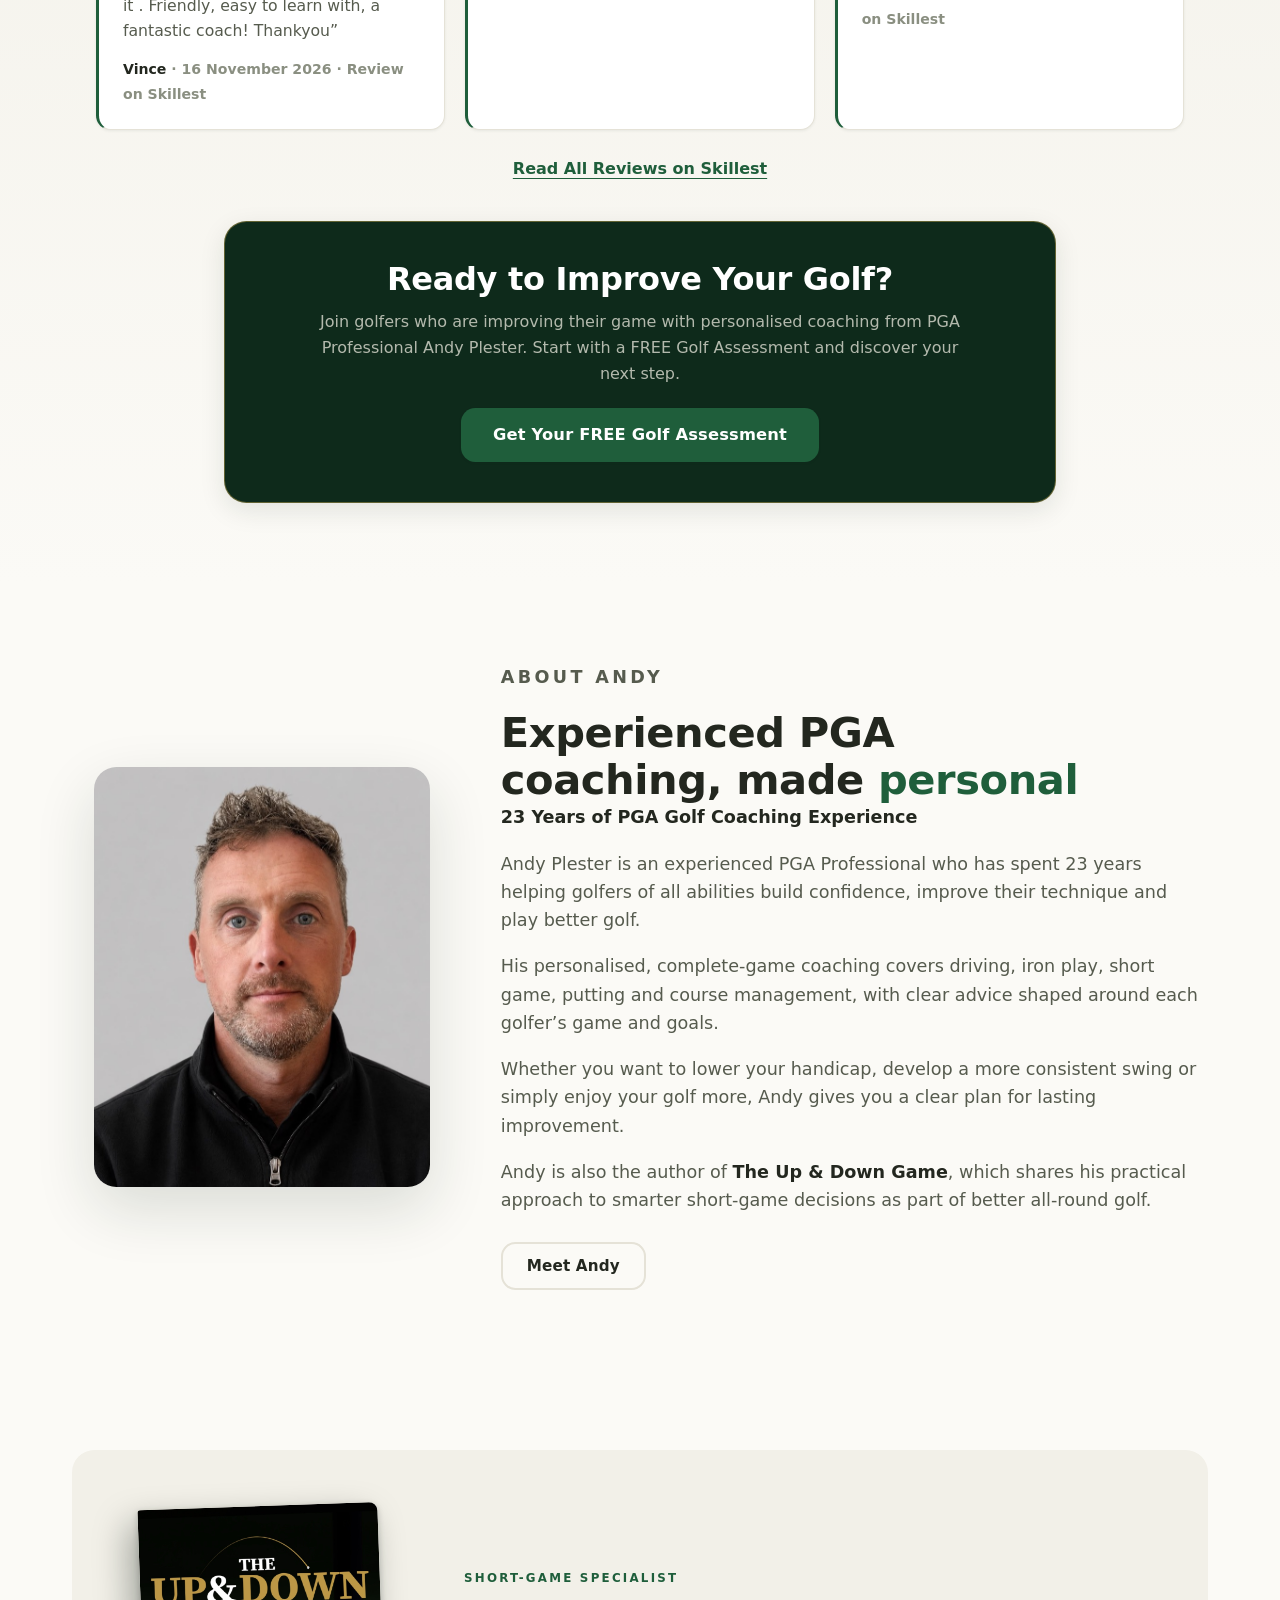
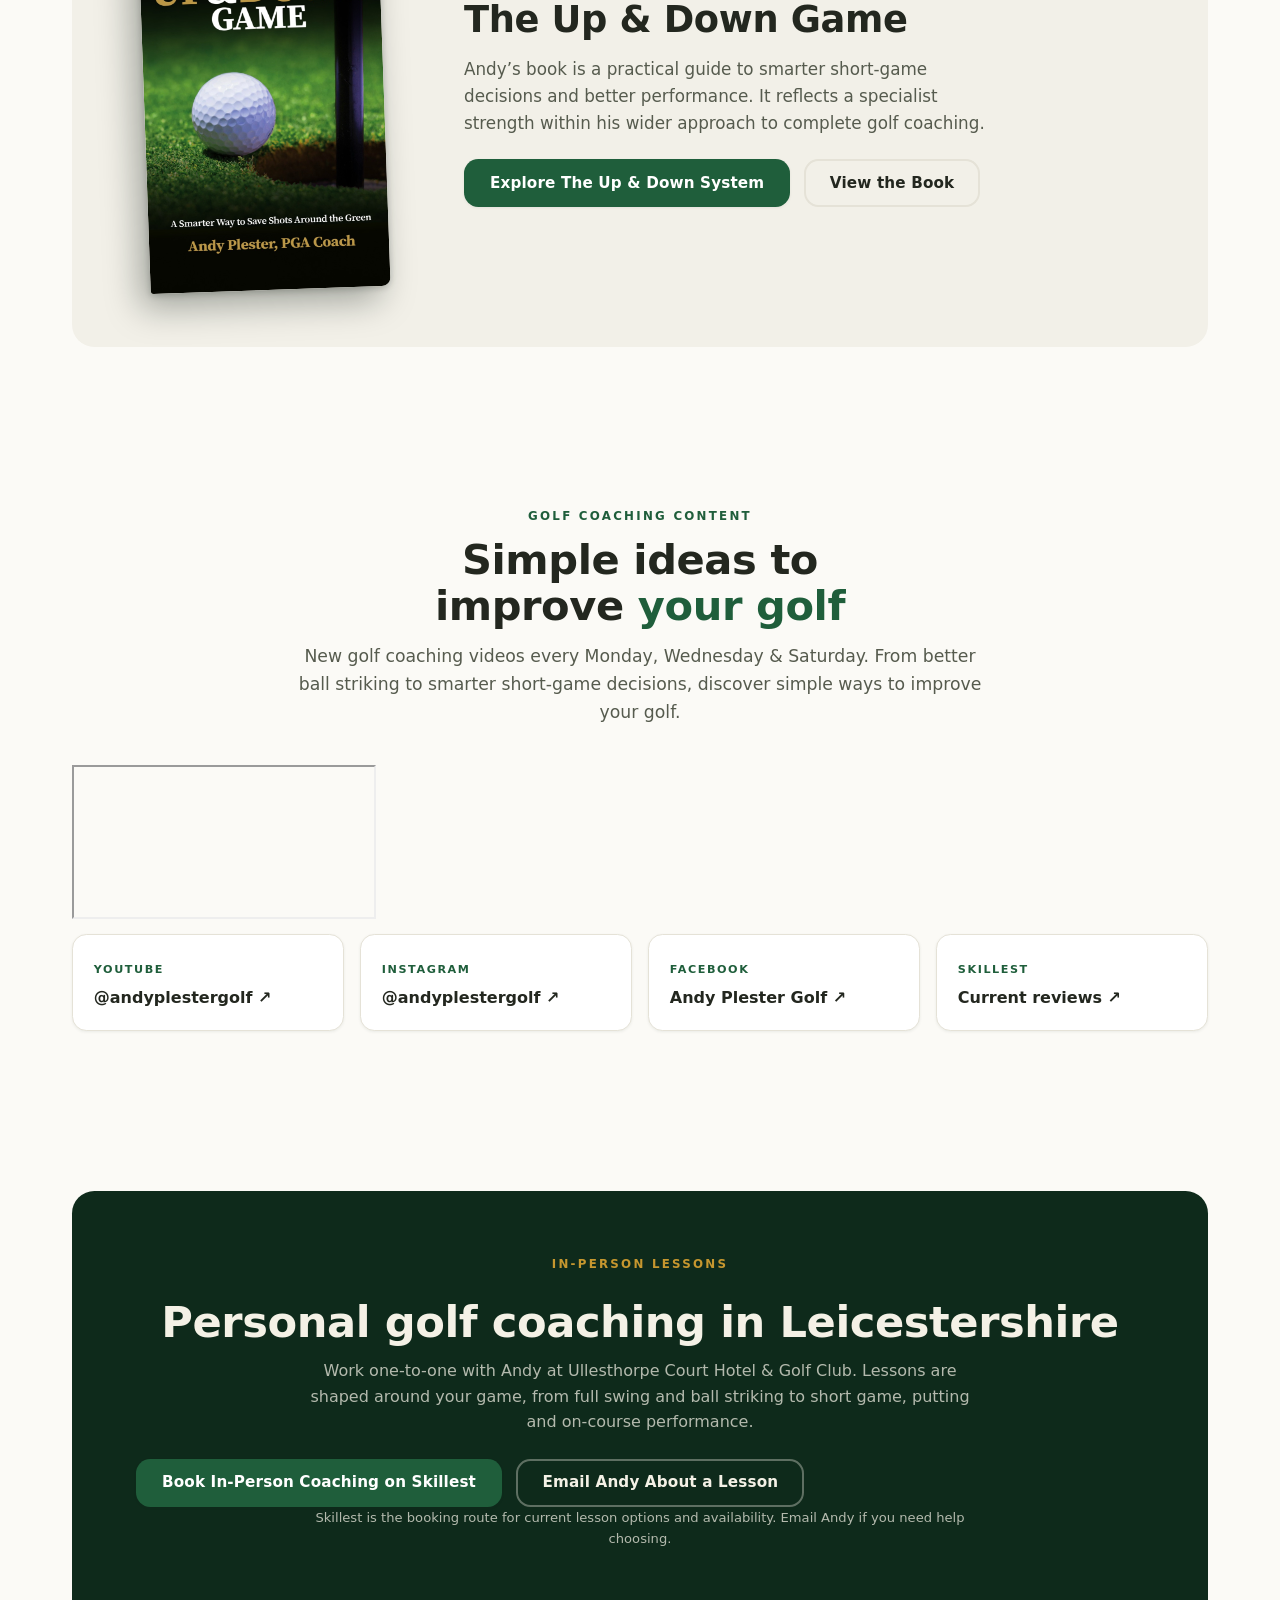
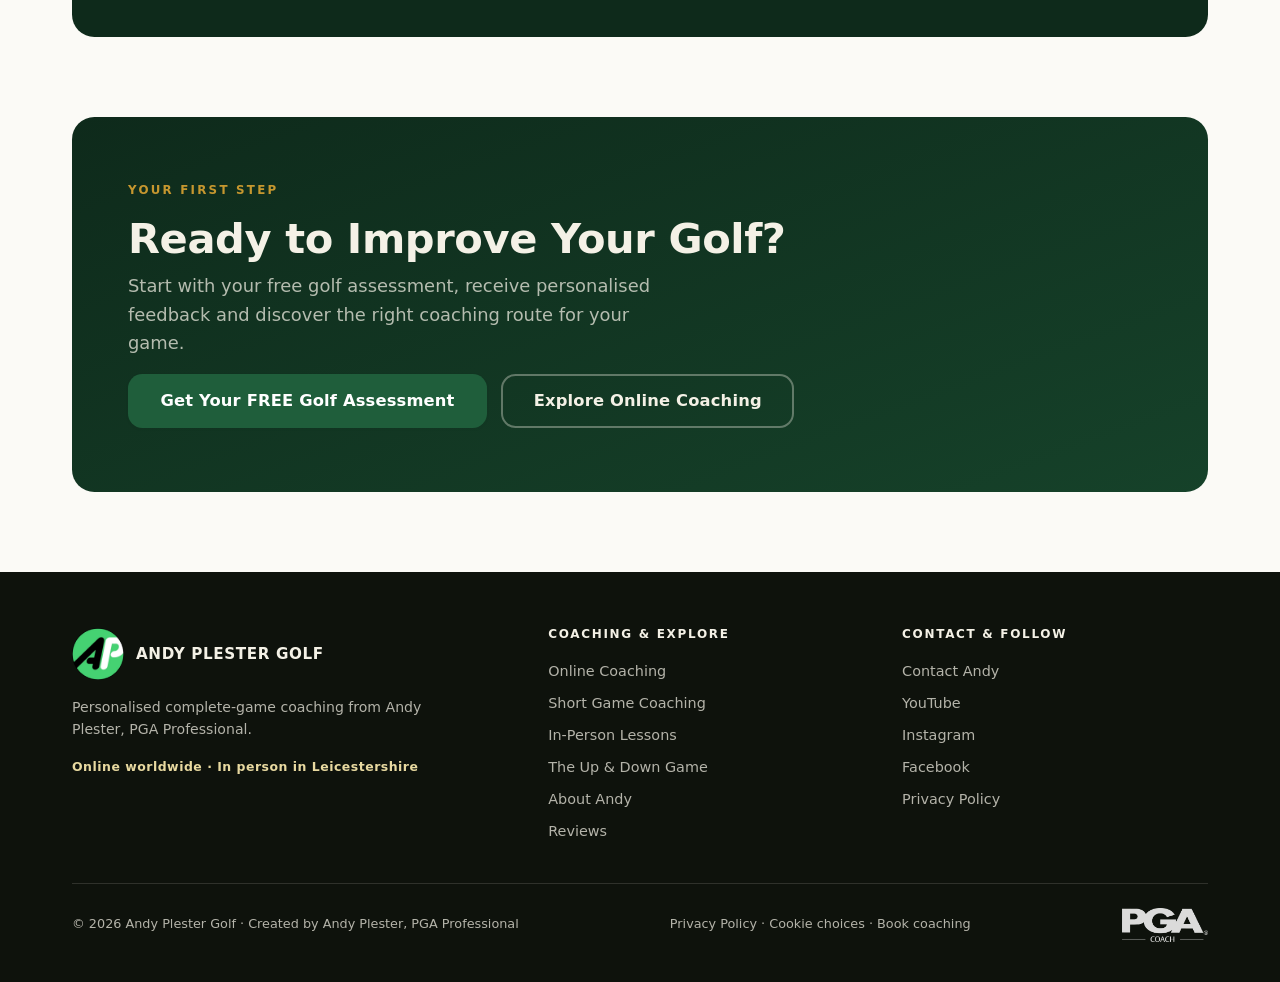
==== commit f91386e2: "Preview of number 107" ====
--- a/index.html
+++ b/index.html
@@ -2,6 +2,21 @@
 <html lang="en">
 <head><meta name="robots" content="noindex, nofollow">
   <meta http-equiv="Content-Security-Policy" data-desk="site-policy" content="default-src 'self'; script-src 'self' 'unsafe-inline' https://www.googletagmanager.com/gtag/js; style-src 'self' 'unsafe-inline' https://fonts.googleapis.com; font-src 'self' https://fonts.gstatic.com data:; img-src 'self' data: https://www.google-analytics.com https://www.googletagmanager.com https://i.ytimg.com; media-src 'self'; connect-src 'self' https://www.google-analytics.com https://*.google-analytics.com https://*.analytics.google.com https://www.googletagmanager.com; frame-src https://www.youtube-nocookie.com https://www.youtube.com; form-action 'self' https://api.web3forms.com https://andyplestergolf.com; object-src 'none'; base-uri 'self'; worker-src 'none'; manifest-src 'self'">
+  <script>
+    window.enableGoogleAnalytics = function () {
+      if (window.googleAnalyticsLoaded) return;
+      window.googleAnalyticsLoaded = true;
+      window.dataLayer = window.dataLayer || [];
+      window.gtag = function () { window.dataLayer.push(arguments); };
+      window.gtag('js', new Date());
+      window.gtag('config', 'G-MDRBPBXDRX');
+      var script = document.createElement('script');
+      script.async = true;
+      script.src = 'https://www.googletagmanager.com/gtag/js?id=G-MDRBPBXDRX';
+      document.head.appendChild(script);
+    };
+    try { if (localStorage.getItem('apg-cookie-choice') === 'accept') window.enableGoogleAnalytics(); } catch (e) {}
+  </script>
   <meta charset="UTF-8">
   <meta name="viewport" content="width=device-width, initial-scale=1.0">
   <title>PGA Golf Coach Online &amp; Leicestershire | Andy Plester</title>
@@ -30,7 +45,7 @@
   {
     "@context":"https://schema.org",
     "@graph":[
-      {"@type":"Person","@id":"https://andyplestergolf.com/#andy","name":"Andy Plester","url":"https://andyplestergolf.com/","image":"https://andyplestergolf.com/andy-portrait.jpeg","jobTitle":"PGA Professional, Master Club Fitter and golf coach","knowsAbout":["golf club fitting","full swing","ball striking","driving","iron play","short game","putting","course management","golf practice planning"],"sameAs":["https://www.youtube.com/@andyplestergolf","https://www.instagram.com/andyplestergolf/","https://www.facebook.com/andyplestergolf/","https://skillest.com/coach/andyplester"]},
+      {"@type":"Person","@id":"https://andyplestergolf.com/#andy","name":"Andy Plester","url":"https://andyplestergolf.com/","image":"https://andyplestergolf.com/andy-portrait.jpeg","jobTitle":"PGA Professional and golf coach","description":"PGA Professional with 23 years of experience helping golfers improve their complete game through personalised coaching.","knowsAbout":["full swing","ball striking","driving","iron play","short game","putting","course management","golf practice planning","golf club fitting"],"sameAs":["https://www.youtube.com/@andyplestergolf","https://www.instagram.com/andyplestergolf/","https://www.facebook.com/andyplestergolf/","https://skillest.com/coach/andyplester"]},
       {"@type":"WebSite","@id":"https://andyplestergolf.com/#website","name":"Andy Plester Golf","url":"https://andyplestergolf.com/","publisher":{"@id":"https://andyplestergolf.com/#business"}},
       {"@type":["LocalBusiness","ProfessionalService"],"@id":"https://andyplestergolf.com/#business","name":"Andy Plester Golf","url":"https://andyplestergolf.com/","image":"https://andyplestergolf.com/coaching-hero.jpeg","founder":{"@id":"https://andyplestergolf.com/#andy"},"address":{"@type":"PostalAddress","addressLocality":"Ullesthorpe","addressRegion":"Leicestershire","addressCountry":"GB"}},
       {"@type":"Service","name":"Personalised online golf coaching","provider":{"@id":"https://andyplestergolf.com/#andy"},"areaServed":"Worldwide","offers":[{"@type":"Offer","name":"Free Golf Assessment","price":"0","priceCurrency":"USD","url":"https://skillest.com/coach/andyplester#evaluation"},{"@type":"Offer","name":"Personal Golf Review","price":"49","priceCurrency":"USD","url":"https://skillest.com/coach/andyplester#package-NYbRpT5sR65aeDj5v"},{"@type":"Offer","name":"Performance Coaching","price":"89","priceCurrency":"USD","url":"https://skillest.com/coach/andyplester#plan-GfDfyPRKSPhj6cGip"},{"@type":"Offer","name":"Elite Performance Coaching","price":"199","priceCurrency":"USD","url":"https://skillest.com/coach/andyplester#plan-ESWcXmhJSN8nLbb2G"}]},
@@ -78,7 +93,7 @@
           <div class="hero-cta"><a href="https://skillest.com/coach/andyplester#evaluation" class="btn btn-assessment btn-lg" target="_blank" rel="noopener">Get Your FREE Golf Assessment</a><a href="#coaching" class="btn btn-ghost btn-lg">Explore Online Coaching</a></div>
           <p class="hero-venue">Complete golf coaching online worldwide and in person at Ullesthorpe Court Hotel &amp; Golf Club in Leicestershire.</p>
         </div>
-        <div class="hero-media"><div class="media-frame"><img class="zoom" src="coaching-hero.jpeg" alt="PGA Professional Andy Plester coaching a golfer" width="804" height="1400" fetchpriority="high"></div></div>
+        <div class="hero-media"><div class="media-frame"><img class="zoom" src="coaching-hero.webp" alt="PGA Professional Andy Plester coaching a golfer" width="804" height="1400" fetchpriority="high"></div></div>
       </div></div>
     </section>
 
@@ -91,11 +106,11 @@
             <p><strong>5.0/5</strong><span>Overall rating</span></p>
           </div>
           <dl class="skillest-figures">
-            <div><dt>176</dt><dd>Five-Star Ratings</dd></div>
-            <div><dt>671</dt><dd>Coaching Lessons</dd></div>
+            <div><dt>180</dt><dd>Five-Star Ratings</dd></div>
+            <div><dt>691</dt><dd>Coaching Lessons</dd></div>
           </dl>
           <a class="skillest-proof-link" href="https://skillest.com/coach/andyplester" target="_blank" rel="noopener">View Reviews on Skillest <span aria-hidden="true">↗</span></a>
-          <p class="skillest-proof-note">Manually verified · 3 November 2026</p>
+          <p class="skillest-proof-note">Manually verified · 18 November 2026</p>
         </div>
       </div>
     </section>
@@ -132,9 +147,9 @@
         <div class="gold-rule"></div>
       </div>
       <div class="results-grid results-grid--three" data-stagger="90">
-        <blockquote class="quote"><div class="stars" aria-label="5 out of 5 stars">★★★★★</div><p>“This was a real game changer lesson for me. Andy noticed an issue early with my swing and got me working on a drill.”</p><cite>Janet Hartley Bing <span>· Review on Skillest</span></cite></blockquote>
-        <blockquote class="quote"><div class="stars" aria-label="5 out of 5 stars">★★★★★</div><p>“Andy has a great way of getting the message and adjustments across, often seen within a few shots. Excellent!”</p><cite>Joe Riddle <span>· Review on Skillest</span></cite></blockquote>
-        <blockquote class="quote"><div class="stars" aria-label="5 out of 5 stars">★★★★★</div><p>“First lesson was great. Andy gave me some really good advice to put into practice!”</p><cite>Leon Gamble <span>· Review on Skillest</span></cite></blockquote>
+        <blockquote class="quote"><div class="stars" aria-label="5 out of 5 stars">★★★★★</div><p>“Andy was excellent from start to finish, understood completely what I wanted from the lesson and covered it . Friendly, easy to learn with, a fantastic coach! Thankyou”</p><cite>Vince <span>· 16 November 2026 · Review on Skillest</span></cite></blockquote>
+        <blockquote class="quote"><div class="stars" aria-label="5 out of 5 stars">★★★★★</div><p>“Always very helpful! Thanks”</p><cite>Ali <span>· 9 November 2026 · Review on Skillest</span></cite></blockquote>
+        <blockquote class="quote"><div class="stars" aria-label="5 out of 5 stars">★★★★★</div><p>“Great lesson Andy. In the sim for an hour then 9 holes. Really enjoyed it.”</p><cite>Andrew <span>· 6 November 2026 · Review on Skillest</span></cite></blockquote>
       </div>
       <p class="reviews-link"><a href="https://skillest.com/coach/andyplester" target="_blank" rel="noopener">Read All Reviews on Skillest</a></p>
       <div class="reviews-cta">
@@ -146,7 +161,7 @@
 
     <section class="section" id="about"><div class="wrap"><div class="about-grid">
       <div class="about-photo reveal"><div class="media-frame"><img src="andy-portrait.jpeg" alt="Andy Plester, PGA Professional golf coach" width="950" height="892" loading="lazy"></div></div>
-      <div class="about-body reveal"><p class="eyebrow">About Andy</p><h2 class="section-title">Experienced coaching, made <em>personal</em></h2><p><strong>PGA Professional | Master Club Fitter | TaylorMade Ambassador</strong></p><p>With 23 years of PGA coaching experience, Andy brings a wealth of knowledge to golfers of all abilities, combining expert swing analysis, personalised coaching and a clear approach to improving performance.</p><p>From full swing to short game, his coaching is built around understanding your individual needs, helping you develop confidence, consistency and lasting improvement.</p><p>As a Master Club Fitter with over 20 years of experience, Andy also understands how the right equipment can complement your technique and help you get the most from your game.</p><a href="about.html" class="btn btn-ghost">Meet Andy</a></div>
+      <div class="about-body reveal"><p class="eyebrow">About Andy</p><h2 class="section-title">Experienced PGA coaching, made <em>personal</em></h2><p><strong>23 Years of PGA Golf Coaching Experience</strong></p><p>Andy Plester is an experienced PGA Professional who has spent 23 years helping golfers of all abilities build confidence, improve their technique and play better golf.</p><p>His personalised, complete-game coaching covers driving, iron play, short game, putting and course management, with clear advice shaped around each golfer’s game and goals.</p><p>Whether you want to lower your handicap, develop a more consistent swing or simply enjoy your golf more, Andy gives you a clear plan for lasting improvement.</p><p>Andy is also the author of <strong>The Up &amp; Down Game</strong>, which shares his practical approach to smarter short-game decisions as part of better all-round golf.</p><a href="about.html" class="btn btn-ghost">Meet Andy</a></div>
     </div></div></section>
 
     <section class="section" id="book"><div class="wrap"><div class="book reveal"><div class="book-grid">
@@ -165,7 +180,7 @@
     <section class="section final-cta"><div class="wrap"><div class="club reveal"><div class="club-inner"><p class="eyebrow on-dark">Your First Step</p><h2>Ready to Improve Your Golf?</h2><p class="club-lead">Start with your free golf assessment, receive personalised feedback and discover the right coaching route for your game.</p><div class="hero-cta"><a href="https://skillest.com/coach/andyplester#evaluation" class="btn btn-assessment btn-lg" target="_blank" rel="noopener">Get Your FREE Golf Assessment</a><a href="#coaching" class="btn btn-ghost btn-lg on-dark">Explore Online Coaching</a></div></div></div></div></section>
   </main>
 
-  <footer class="site-footer"><div class="wrap"><div class="footer-top"><div><div class="footer-brand"><img src="images/ap-logo.png" alt="" width="52" height="52"><span class="fb-name">Andy Plester Golf</span></div><p class="footer-strap">Personalised complete-game coaching from Andy Plester, PGA Professional.</p><p class="footer-credential">Online worldwide · In person in Leicestershire</p></div><div class="footer-col"><h2>Coaching &amp; Explore</h2><a href="coaching.html">Online Coaching</a><a href="up-and-down-system.html">Short Game Coaching</a><a href="#in-person">In-Person Lessons</a><a href="book.html">The Up &amp; Down Game</a><a href="about.html">About Andy</a><a href="#reviews">Reviews</a></div><div class="footer-col"><h2>Contact &amp; Follow</h2><a href="mailto:andrewplesterpga@gmail.com">Contact Andy</a><a href="https://www.youtube.com/@andyplestergolf" target="_blank" rel="noopener">YouTube</a><a href="https://www.instagram.com/andyplestergolf/" target="_blank" rel="noopener">Instagram</a><a href="https://www.facebook.com/andyplestergolf/" target="_blank" rel="noopener">Facebook</a><a href="privacy.html">Privacy Policy</a></div></div><div class="footer-bottom"><span>© 2026 Andy Plester Golf · Created by Andy Plester, PGA Professional</span><span><a href="privacy.html">Privacy Policy</a> · <a href="https://skillest.com/coach/andyplester" target="_blank" rel="noopener">Book coaching</a></span><img src="PGA_Coach%20(1).png" alt="PGA Coach" class="footer-pga" width="120" height="34"></div></div></footer>
+  <footer class="site-footer"><div class="wrap"><div class="footer-top"><div><div class="footer-brand"><img src="images/ap-logo.png" alt="" width="52" height="52"><span class="fb-name">Andy Plester Golf</span></div><p class="footer-strap">Personalised complete-game coaching from Andy Plester, PGA Professional.</p><p class="footer-credential">Online worldwide · In person in Leicestershire</p></div><div class="footer-col"><h2>Coaching &amp; Explore</h2><a href="coaching.html">Online Coaching</a><a href="up-and-down-system.html">Short Game Coaching</a><a href="#in-person">In-Person Lessons</a><a href="book.html">The Up &amp; Down Game</a><a href="about.html">About Andy</a><a href="#reviews">Reviews</a></div><div class="footer-col"><h2>Contact &amp; Follow</h2><a href="mailto:andrewplesterpga@gmail.com">Contact Andy</a><a href="https://www.youtube.com/@andyplestergolf" target="_blank" rel="noopener">YouTube</a><a href="https://www.instagram.com/andyplestergolf/" target="_blank" rel="noopener">Instagram</a><a href="https://www.facebook.com/andyplestergolf/" target="_blank" rel="noopener">Facebook</a><a href="privacy.html">Privacy Policy</a></div></div><div class="footer-bottom"><span>© 2026 Andy Plester Golf · Created by Andy Plester, PGA Professional</span><span><a href="privacy.html">Privacy Policy</a> · <a href="#" data-cookie-choices>Cookie choices</a> · <a href="https://skillest.com/coach/andyplester" target="_blank" rel="noopener">Book coaching</a></span><img src="PGA_Coach%20(1).png" alt="PGA Coach" class="footer-pga" width="120" height="34"></div></div></footer>
   <script src="brand.js"></script>
 </body>
 </html>
--- a/brand.css
+++ b/brand.css
@@ -568,6 +568,12 @@
 .privacy-banner p{margin:0;font-size:.84rem;flex:1;min-width:220px;line-height:1.5}
 .privacy-banner a{color:var(--gold);text-decoration:underline}
 .privacy-banner .pb-actions{display:flex;gap:1rem;align-items:center;flex-shrink:0}
+@media(max-width:560px){
+  .privacy-banner{padding:.85rem 1rem 1rem;gap:.75rem}
+  .privacy-banner p{font-size:.78rem;min-width:100%}
+  .privacy-banner .pb-actions{width:100%;gap:.65rem}
+  .privacy-banner .pb-actions .btn{flex:1}
+}
 
 /* ---------- reveal + motion ---------- */
 /* hidden state only applies when JS is active (html.js) so no-JS users see everything */
@@ -608,3 +614,35 @@
   *{animation-duration:.001ms !important;animation-iteration-count:1 !important;
     transition-duration:.001ms !important}
 }
+
+/* ---------- free golf assessment landing page ---------- */
+.assessment-page{background:var(--bg)}
+.assessment-wrap{width:100%;max-width:72rem;margin-inline:auto;padding-inline:1.15rem}
+.assessment-narrow{max-width:50rem}
+.assessment-header{height:4.5rem;padding:.55rem 1rem;display:flex;align-items:center;justify-content:space-between;background:#fff;border-bottom:1px solid var(--line)}
+.assessment-header .brand-badge--ap{width:44px;height:44px}
+.assessment-privacy{font-size:.78rem;font-weight:700;color:var(--green);text-decoration:underline;text-underline-offset:3px}
+.assessment-hero{background:radial-gradient(circle at 85% 12%,rgba(200,169,81,.18),transparent 34%),linear-gradient(145deg,var(--green-deep),#173f2b);color:var(--on-dark);padding:2.3rem 0 3rem}
+.assessment-hero-grid{display:grid;gap:2.3rem;align-items:center}
+.assessment-hero h1{color:#fff;font-size:clamp(2.15rem,10vw,3.7rem);line-height:1.04;margin:.75rem 0 1rem;letter-spacing:-.035em}
+.assessment-hero-copy>p:not(.eyebrow):not(.assessment-note){color:var(--on-dark-soft);font-size:1.02rem;line-height:1.65;max-width:38rem}
+.assessment-hero-copy .assessment-lead{font-size:1.14rem!important;color:#fff!important}
+.assessment-hero-copy .assessment-lead strong{color:#fff}
+.assessment-main-cta{width:100%;margin-top:1.1rem;text-align:center}
+.assessment-note{text-align:center;color:var(--gold-soft);font-size:.72rem;margin:.7rem 0 0}
+.assessment-video-placeholder{min-height:16rem;border:1px solid rgba(255,255,255,.25);border-radius:var(--radius-l);background:linear-gradient(rgba(14,18,12,.42),rgba(14,18,12,.72)),url('coaching-hero.webp') center 28%/cover;display:flex;flex-direction:column;align-items:center;justify-content:center;text-align:center;padding:2rem;box-shadow:var(--shadow)}
+.assessment-video-placeholder strong{font-size:1.08rem;color:#fff;margin:.8rem 0 .35rem}.assessment-video-placeholder span:last-child{font-size:.84rem;color:var(--on-dark-soft);max-width:22rem}
+.assessment-play{display:grid;place-items:center;width:3.5rem;height:3.5rem;padding-left:.2rem;border-radius:50%;background:var(--gold);color:var(--green-deep);font-size:1.25rem;box-shadow:0 8px 24px rgba(0,0,0,.3)}
+.assessment-steps{display:grid;gap:1rem}.assessment-steps article{background:#fff;border:1px solid var(--line);border-radius:var(--radius);padding:1.4rem;box-shadow:var(--shadow-sm)}
+.assessment-steps article>span{display:grid;place-items:center;width:2.4rem;height:2.4rem;border-radius:50%;background:var(--green);color:#fff;font-weight:800;margin-bottom:.9rem}.assessment-steps h3{font-size:1.05rem;margin:0 0 .45rem}.assessment-steps p{font-size:.9rem;color:var(--ink-soft);margin:0}
+.assessment-workflow-note{text-align:center;color:var(--ink-faint);font-size:.82rem;margin:1.25rem 0 0}
+.assessment-process-cta{text-align:center;margin-top:1.15rem}.assessment-process-cta .btn{width:100%}.assessment-process-cta small{display:block;color:var(--ink-faint);font-size:.72rem;margin-top:.65rem}
+.assessment-suits{background:var(--panel)}.assessment-suits-grid{display:grid;gap:2rem;align-items:center}.assessment-suits-grid>div:first-child>p:last-child{color:var(--ink-soft)}
+.assessment-area-grid{display:grid;gap:.8rem}.assessment-area-grid article{background:#fff;border-left:3px solid var(--gold);border-radius:var(--radius);padding:1.15rem 1.25rem;box-shadow:var(--shadow-sm)}.assessment-area-grid article>span{color:var(--green);font-size:1.4rem}.assessment-area-grid h3{font-size:1rem;margin:.25rem 0}.assessment-area-grid p{font-size:.85rem;color:var(--ink-soft);margin:0}
+.assessment-proof{background:var(--green-deep);color:var(--on-dark)}.assessment-proof .section-title{color:#fff}.assessment-proof .section-intro{color:var(--on-dark-soft)}
+.assessment-trust{display:grid;grid-template-columns:auto 1fr;max-width:46rem;margin:0 auto 2rem;border:1px solid rgba(255,255,255,.15);border-radius:var(--radius);overflow:hidden}.assessment-trust>*{padding:.75rem 1rem;border-bottom:1px solid rgba(255,255,255,.12)}.assessment-trust strong{color:var(--gold);font-family:var(--font-display)}.assessment-trust span{color:var(--on-dark-soft);font-size:.82rem}
+.assessment-review-grid{max-width:58rem;margin-inline:auto}.assessment-proof .reviews-link a{color:var(--gold)}
+.assessment-faq .faq-list{max-width:none}.assessment-final{text-align:center;background:linear-gradient(145deg,#102d20,var(--green));color:var(--on-dark);padding:4rem 0}.assessment-final h2{color:#fff;font-size:clamp(1.8rem,7vw,3rem);margin:.6rem 0}.assessment-final p{color:var(--on-dark-soft);margin:0 auto 1.4rem}.assessment-final .btn{width:100%}.assessment-final small{display:block;color:var(--gold-soft);margin-top:.8rem}
+.assessment-footer{background:var(--dark);color:var(--on-dark-soft);padding:1.4rem 0;font-size:.74rem}.assessment-footer .assessment-wrap{display:flex;flex-wrap:wrap;gap:.5rem 1.2rem;justify-content:space-between}.assessment-footer a{color:var(--on-dark-soft);text-decoration:underline}
+@media(max-width:699px){.assessment-page .section{padding:3rem 0}.assessment-page .section-head{margin-bottom:1.45rem}.assessment-steps{gap:.82rem}.assessment-steps article{padding:1.15rem}.assessment-steps article>span{margin-bottom:.7rem}.assessment-suits-grid{gap:1.65rem}.assessment-area-grid{gap:.68rem}.assessment-area-grid article{padding:.95rem 1.05rem}.assessment-proof .section-head{margin-bottom:1.5rem}.assessment-trust{margin-bottom:1.65rem}.assessment-faq .faq-list{gap:.65rem}.assessment-final{padding:3.25rem 0}}
+@media(min-width:700px){.assessment-header{padding-inline:2rem}.assessment-hero{padding:4.5rem 0}.assessment-hero-grid{grid-template-columns:1.08fr .92fr;gap:4rem}.assessment-main-cta{width:auto}.assessment-note{text-align:left}.assessment-video-placeholder{min-height:28rem}.assessment-steps{grid-template-columns:repeat(3,1fr)}.assessment-process-cta .btn{width:auto}.assessment-suits-grid{grid-template-columns:.9fr 1.1fr;gap:4rem}.assessment-review-grid{grid-template-columns:repeat(2,1fr)}.assessment-final .btn{width:auto}}
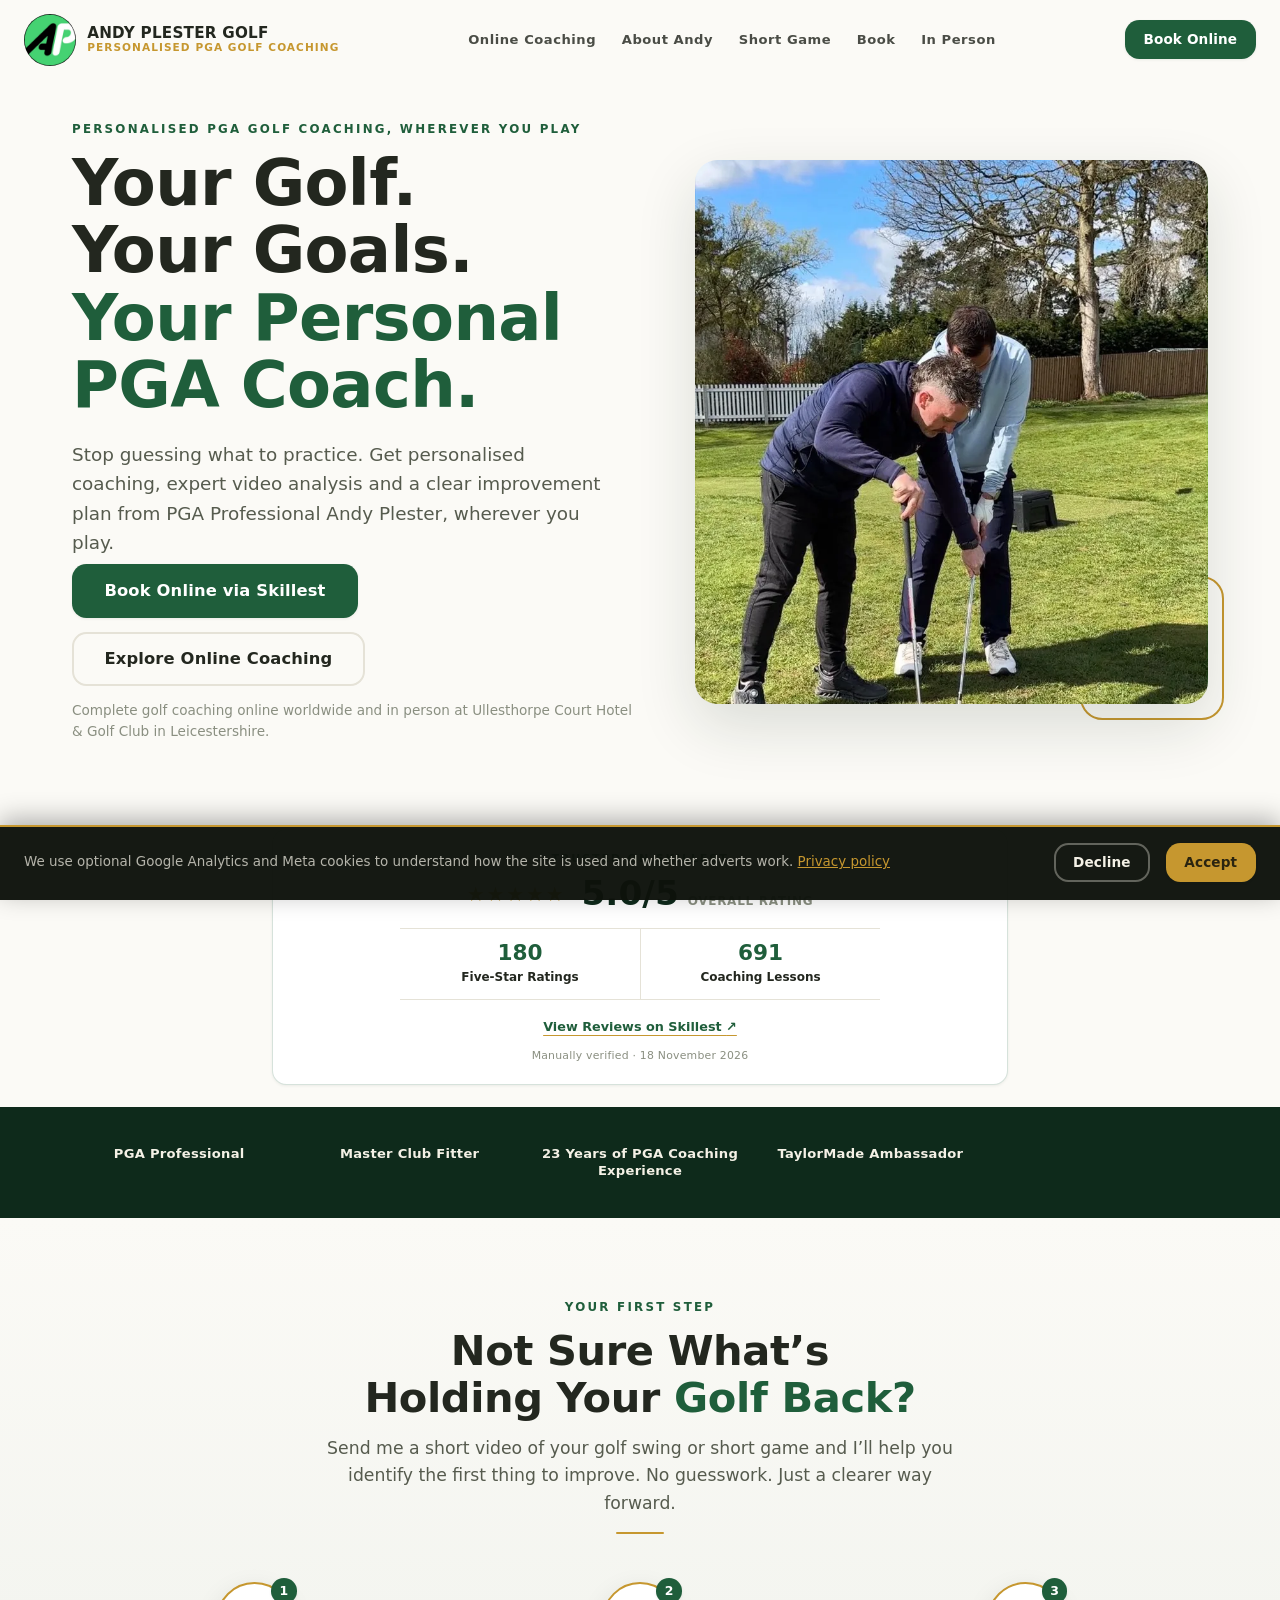
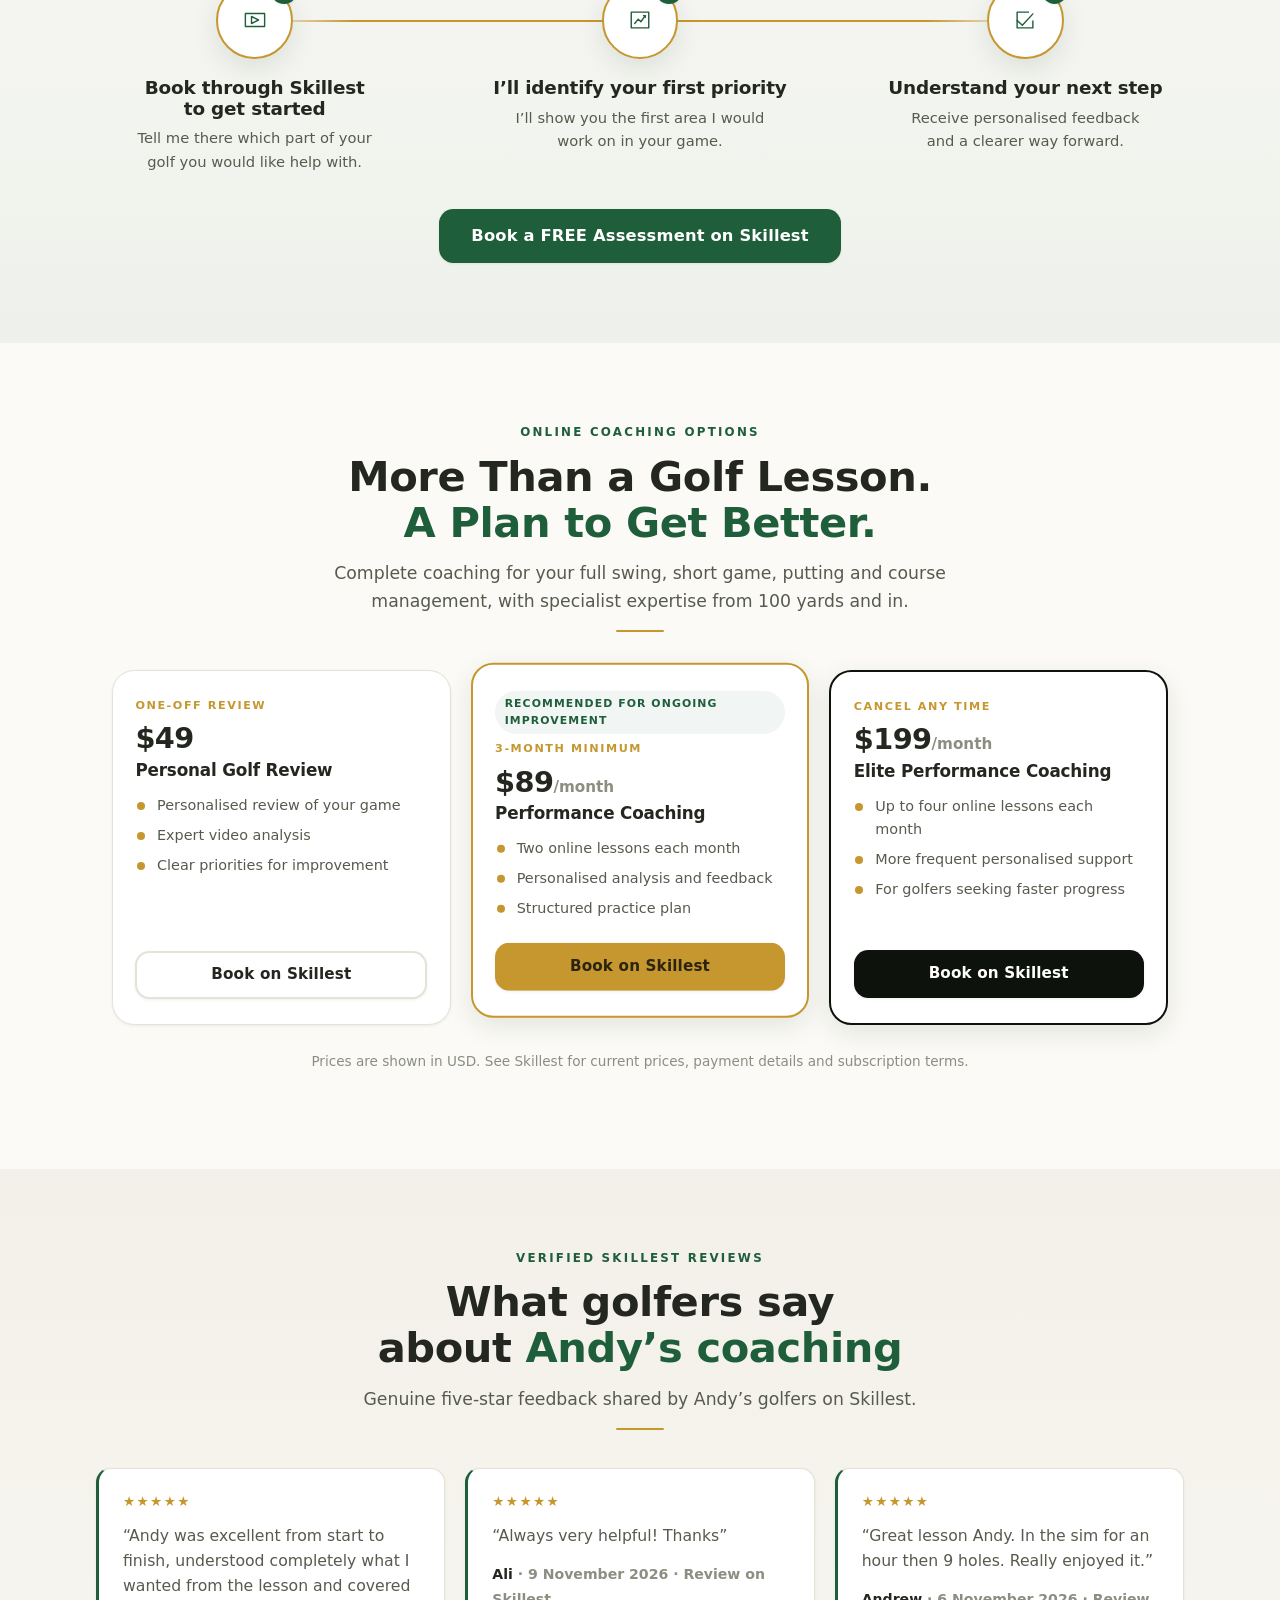
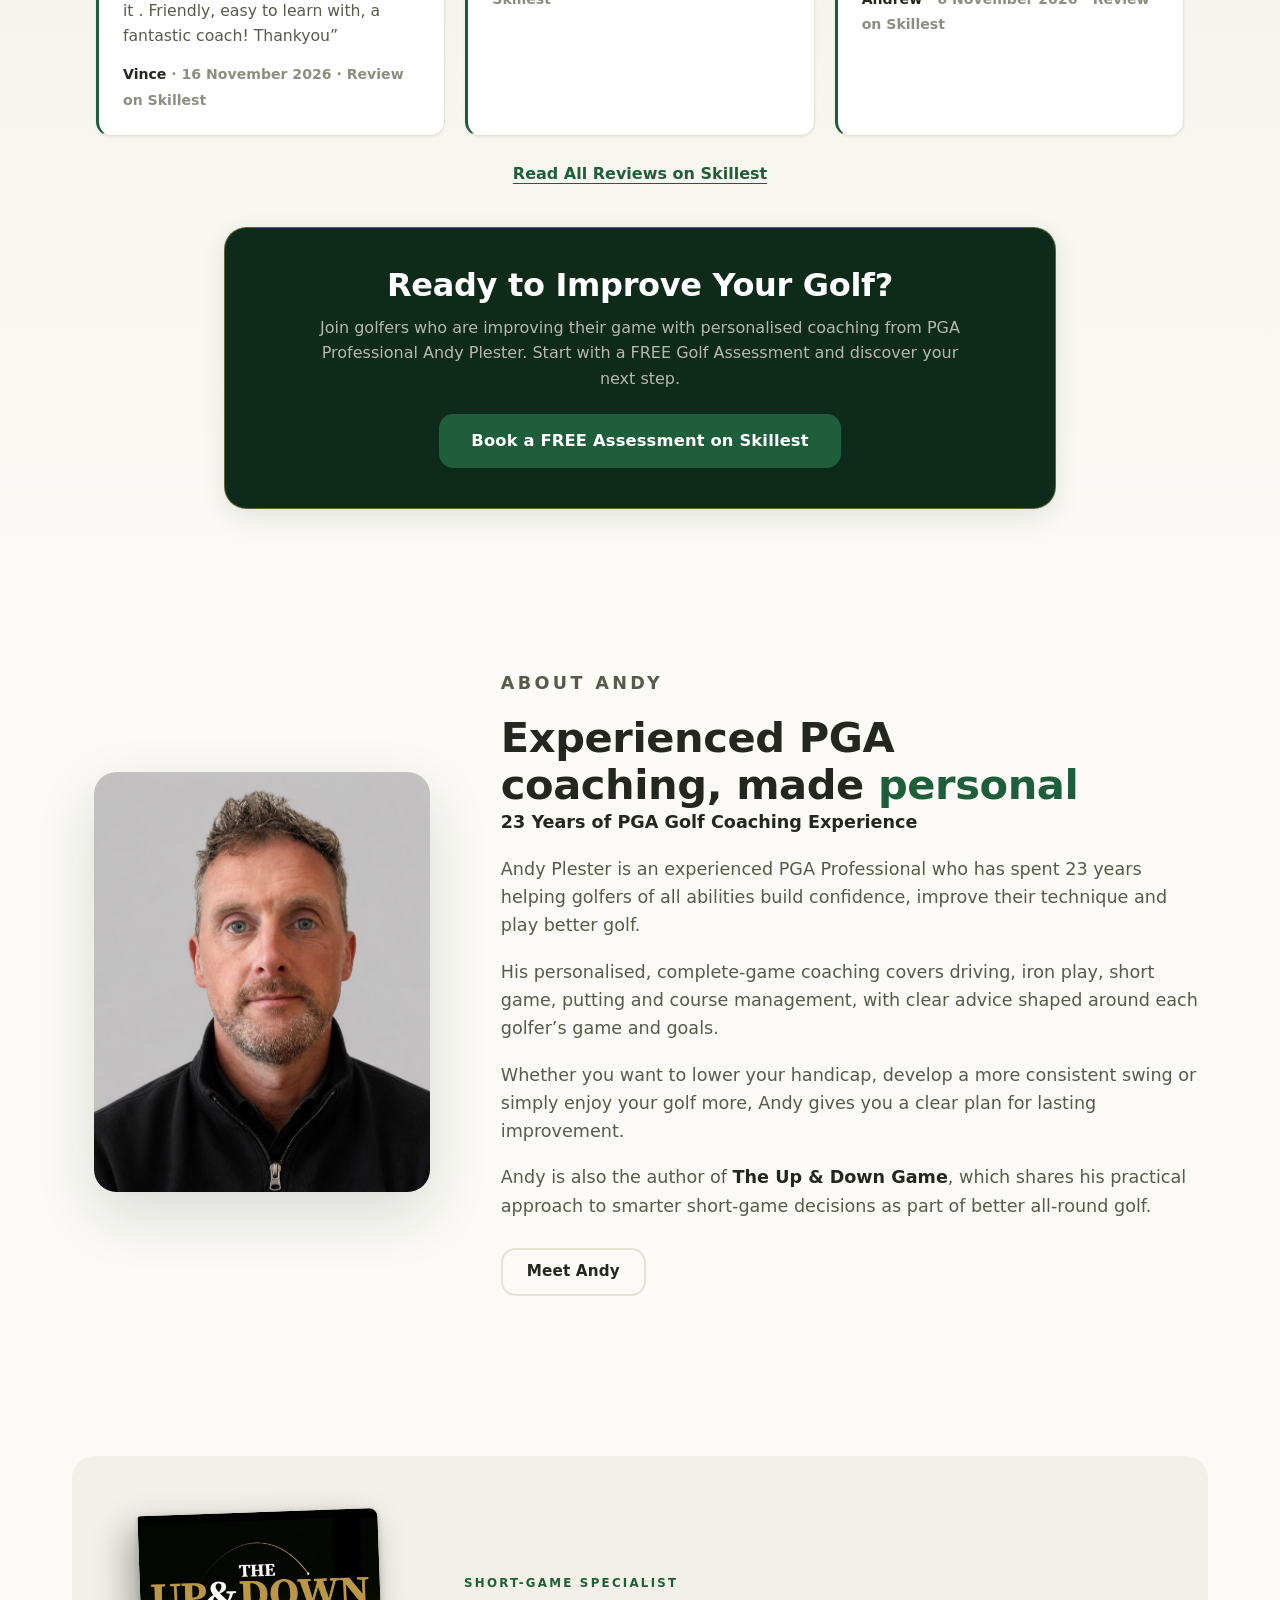
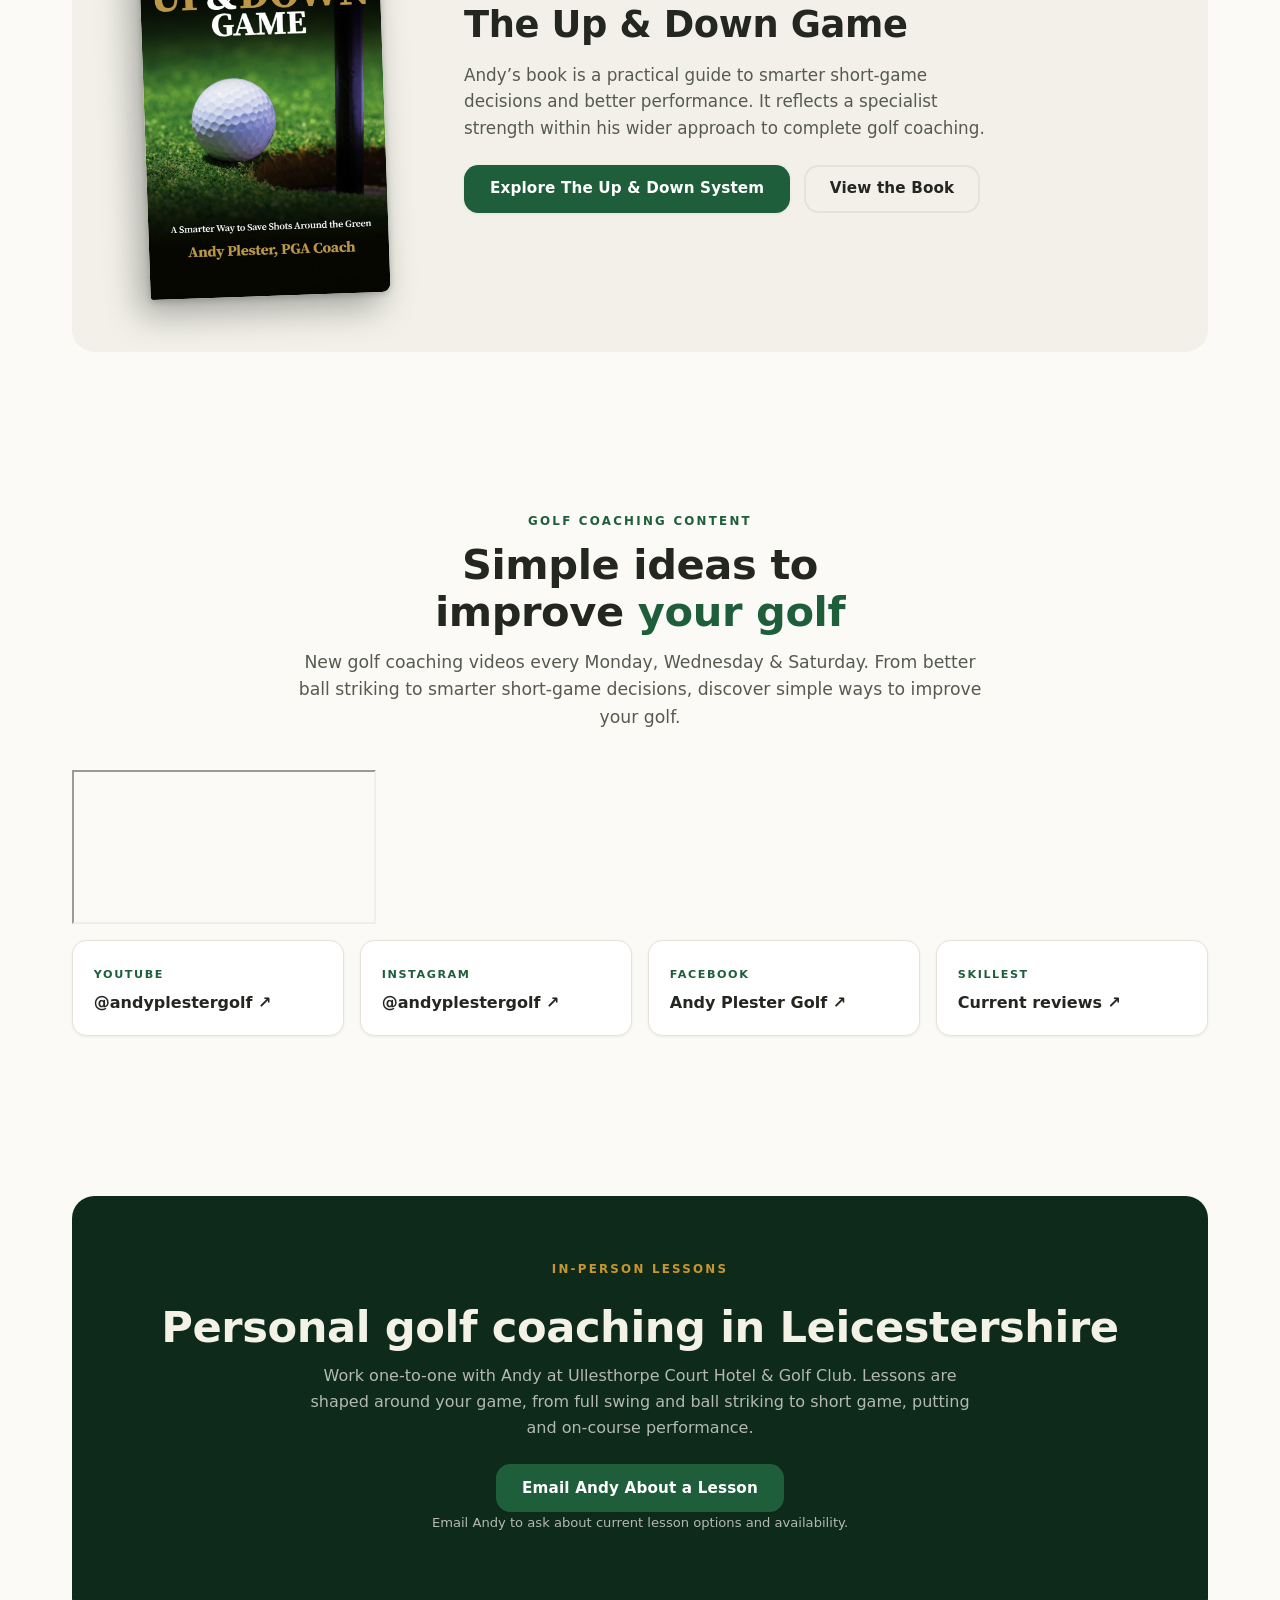
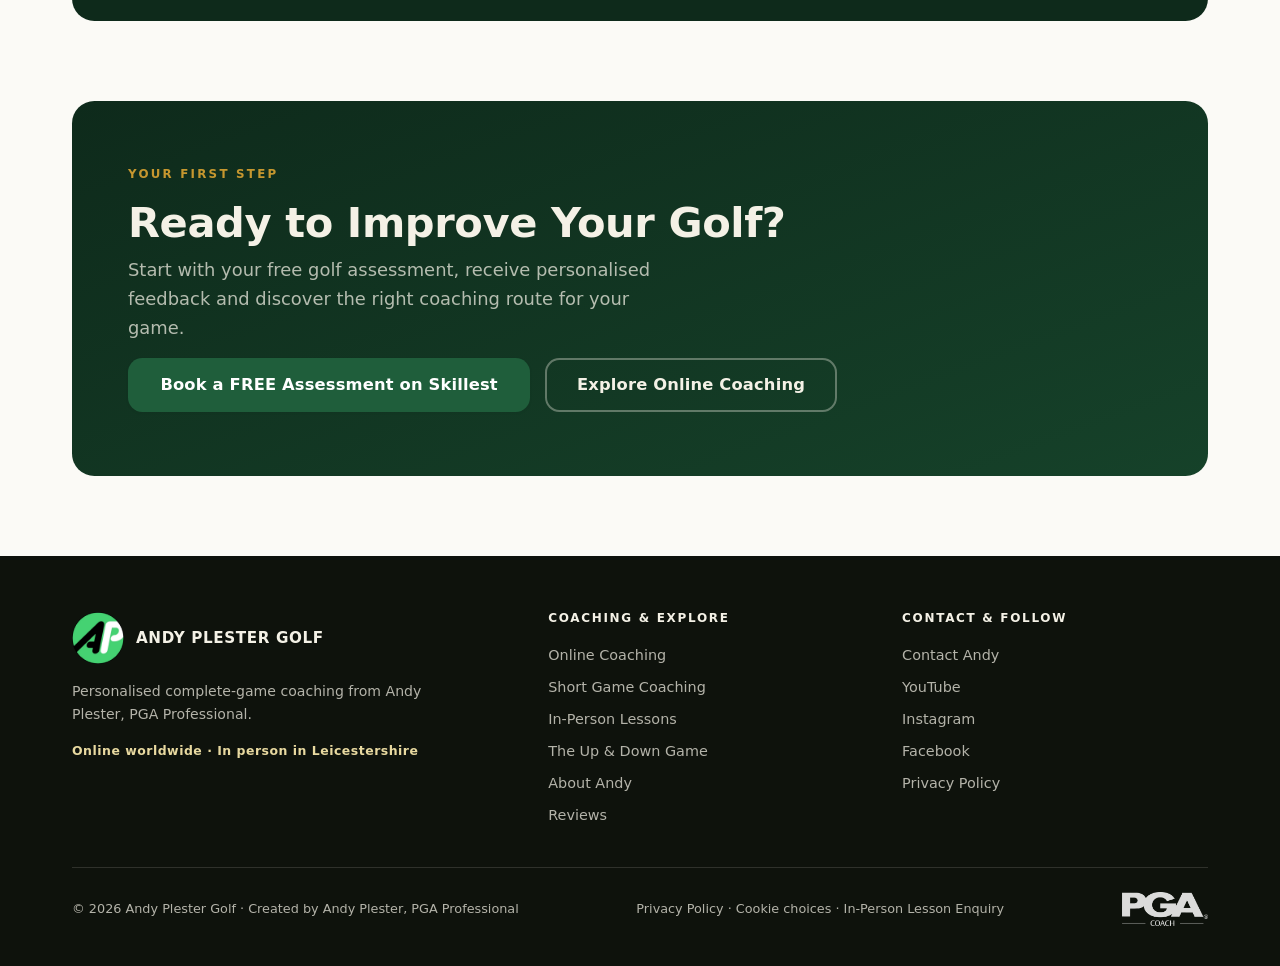
==== commit a4d743a8: "Preview of number 118" ====
--- a/index.html
+++ b/index.html
@@ -48,9 +48,9 @@
       {"@type":"Person","@id":"https://andyplestergolf.com/#andy","name":"Andy Plester","url":"https://andyplestergolf.com/","image":"https://andyplestergolf.com/andy-portrait.jpeg","jobTitle":"PGA Professional and golf coach","description":"PGA Professional with 23 years of experience helping golfers improve their complete game through personalised coaching.","knowsAbout":["full swing","ball striking","driving","iron play","short game","putting","course management","golf practice planning","golf club fitting"],"sameAs":["https://www.youtube.com/@andyplestergolf","https://www.instagram.com/andyplestergolf/","https://www.facebook.com/andyplestergolf/","https://skillest.com/coach/andyplester"]},
       {"@type":"WebSite","@id":"https://andyplestergolf.com/#website","name":"Andy Plester Golf","url":"https://andyplestergolf.com/","publisher":{"@id":"https://andyplestergolf.com/#business"}},
       {"@type":["LocalBusiness","ProfessionalService"],"@id":"https://andyplestergolf.com/#business","name":"Andy Plester Golf","url":"https://andyplestergolf.com/","image":"https://andyplestergolf.com/coaching-hero.jpeg","founder":{"@id":"https://andyplestergolf.com/#andy"},"address":{"@type":"PostalAddress","addressLocality":"Ullesthorpe","addressRegion":"Leicestershire","addressCountry":"GB"}},
-      {"@type":"Service","name":"Personalised online golf coaching","provider":{"@id":"https://andyplestergolf.com/#andy"},"areaServed":"Worldwide","offers":[{"@type":"Offer","name":"Free Golf Assessment","price":"0","priceCurrency":"USD","url":"https://skillest.com/coach/andyplester#evaluation"},{"@type":"Offer","name":"Personal Golf Review","price":"49","priceCurrency":"USD","url":"https://skillest.com/coach/andyplester#package-NYbRpT5sR65aeDj5v"},{"@type":"Offer","name":"Performance Coaching","price":"89","priceCurrency":"USD","url":"https://skillest.com/coach/andyplester#plan-GfDfyPRKSPhj6cGip"},{"@type":"Offer","name":"Elite Performance Coaching","price":"199","priceCurrency":"USD","url":"https://skillest.com/coach/andyplester#plan-ESWcXmhJSN8nLbb2G"}]},
+      {"@type":"Service","name":"Personalised online golf coaching","provider":{"@id":"https://andyplestergolf.com/#andy"},"areaServed":"Worldwide","offers":[{"@type":"Offer","name":"Free Golf Assessment","price":"0","priceCurrency":"USD","url":"https://skillest.com/coach/andyplester#evaluation"},{"@type":"Offer","name":"Personal Golf Review","price":"49","priceCurrency":"USD","url":"https://skillest.com/coach/andyplester#coach-purchase-option-package-NYbRpT5sR65aeDj5v"},{"@type":"Offer","name":"Performance Coaching","price":"89","priceCurrency":"USD","url":"https://skillest.com/coach/andyplester#coach-purchase-option-plan-GfDfyPRKSPhj6cGip"},{"@type":"Offer","name":"Elite Performance Coaching","price":"199","priceCurrency":"USD","url":"https://skillest.com/coach/andyplester#coach-purchase-option-plan-ESWcXmhJSN8nLbb2G"}]},
       {"@type":"Book","name":"The Up & Down Game","author":{"@id":"https://andyplestergolf.com/#andy"},"bookFormat":"https://schema.org/Paperback","inLanguage":"en","url":"https://www.amazon.co.uk/dp/B0H3FBJCKP"},
-      {"@type":"FAQPage","mainEntity":[{"@type":"Question","name":"How does online golf coaching work?","acceptedAnswer":{"@type":"Answer","text":"Send videos of your golf swing through Skillest. Andy reviews your game and gives you personalised feedback and a clear practice plan."}},{"@type":"Question","name":"What parts of golf can Andy help with?","acceptedAnswer":{"@type":"Answer","text":"Andy coaches the full game, including driving, iron play, short game, putting, course management, practice planning and confidence. Short-game coaching is a particular specialism."}},{"@type":"Question","name":"How do I start?","acceptedAnswer":{"@type":"Answer","text":"Begin with the free golf assessment on Skillest. It gives Andy a first look at your game and helps identify the most useful next step."}}]}
+      {"@type":"FAQPage","mainEntity":[{"@type":"Question","name":"How does online golf coaching work?","acceptedAnswer":{"@type":"Answer","text":"Book through Skillest and send videos of your golf swing there. Andy will review your game and give you personalised feedback and a clear practice plan."}},{"@type":"Question","name":"What parts of golf can Andy help with?","acceptedAnswer":{"@type":"Answer","text":"Andy coaches the full game, including driving, iron play, short game, putting, course management, practice planning and confidence. Short-game coaching is a particular specialism."}},{"@type":"Question","name":"How do I start?","acceptedAnswer":{"@type":"Answer","text":"Book a free golf assessment through Skillest. Andy will assess your game and help identify the most useful route for you."}}]}
     ]
   }
   </script>
@@ -68,7 +68,7 @@
       <a href="book.html" class="nav-link">Book</a>
       <a href="#in-person" class="nav-link">In Person</a>
     </nav>
-    <a href="https://skillest.com/coach/andyplester#evaluation" class="btn btn-assessment btn-sm header-cta" target="_blank" rel="noopener">FREE Assessment</a>
+    <a href="https://skillest.com/coach/andyplester" class="btn btn-assessment btn-sm header-cta" target="_blank" rel="noopener">Book Online</a>
     <button type="button" class="menu-toggle" aria-label="Open menu" aria-expanded="false" aria-controls="mobile-menu"><span class="menu-toggle-bar"></span><span class="menu-toggle-bar"></span><span class="menu-toggle-bar"></span></button>
   </header>
   <nav class="mobile-menu" id="mobile-menu" aria-label="Mobile navigation" aria-hidden="true">
@@ -79,7 +79,7 @@
     <a href="book.html" class="mobile-link">The Up &amp; Down Game — Book</a>
     <a href="about.html" class="mobile-link">About Andy</a>
     <a href="#reviews" class="mobile-link">Reviews</a>
-    <a href="https://skillest.com/coach/andyplester#evaluation" class="btn btn-assessment" target="_blank" rel="noopener">Get Your FREE Golf Assessment</a>
+    <a href="https://skillest.com/coach/andyplester" class="btn btn-assessment" target="_blank" rel="noopener">Book Online via Skillest</a>
   </nav>
   <div class="menu-backdrop" aria-hidden="true"></div>
 
@@ -90,7 +90,7 @@
           <p class="eyebrow">Personalised PGA Golf Coaching, Wherever You Play</p>
           <h1>Your Golf. Your Goals. <em>Your Personal PGA Coach.</em></h1>
           <p class="hero-sub">Stop guessing what to practice. Get personalised coaching, expert video analysis and a clear improvement plan from PGA Professional Andy Plester, wherever you play.</p>
-          <div class="hero-cta"><a href="https://skillest.com/coach/andyplester#evaluation" class="btn btn-assessment btn-lg" target="_blank" rel="noopener">Get Your FREE Golf Assessment</a><a href="#coaching" class="btn btn-ghost btn-lg">Explore Online Coaching</a></div>
+          <div class="hero-cta"><a href="https://skillest.com/coach/andyplester" class="btn btn-assessment btn-lg" target="_blank" rel="noopener">Book Online via Skillest</a><a href="#coaching" class="btn btn-ghost btn-lg">Explore Online Coaching</a></div>
           <p class="hero-venue">Complete golf coaching online worldwide and in person at Ullesthorpe Court Hotel &amp; Golf Club in Leicestershire.</p>
         </div>
         <div class="hero-media"><div class="media-frame"><img class="zoom" src="coaching-hero.webp" alt="PGA Professional Andy Plester coaching a golfer" width="804" height="1400" fetchpriority="high"></div></div>
@@ -122,21 +122,21 @@
     <section class="section assessment-section" id="free-assessment"><div class="wrap">
       <div class="section-head center reveal"><p class="eyebrow">Your First Step</p><h2 class="section-title">Not Sure What’s Holding Your <em>Golf Back?</em></h2><p class="section-intro">Send me a short video of your golf swing or short game and I’ll help you identify the first thing to improve. No guesswork. Just a clearer way forward.</p><div class="gold-rule"></div></div>
       <div class="steps" data-stagger="100">
-        <div class="step"><div class="step-icon"><svg viewBox="0 0 32 32" aria-hidden="true"><path d="M5 8.5h22v15H5z"/><path d="m12 12 8 4-8 4z"/></svg><span class="n">1</span></div><h3>Send me a short video</h3><p>Share your swing or short game securely through Skillest.</p></div>
+        <div class="step"><div class="step-icon"><svg viewBox="0 0 32 32" aria-hidden="true"><path d="M5 8.5h22v15H5z"/><path d="m12 12 8 4-8 4z"/></svg><span class="n">1</span></div><h3>Book through Skillest to get started</h3><p>Tell me there which part of your golf you would like help with.</p></div>
         <div class="step"><div class="step-icon"><svg viewBox="0 0 32 32" aria-hidden="true"><path d="M6 25V7h20v18z"/><path d="m10 20 4-5 3 3 5-7"/><path d="M20 11h2v2"/></svg><span class="n">2</span></div><h3>I’ll identify your first priority</h3><p>I’ll show you the first area I would work on in your game.</p></div>
         <div class="step"><div class="step-icon"><svg viewBox="0 0 32 32" aria-hidden="true"><path d="M7 16.5 13 22l12-13"/><path d="M25 17v8H7V7h13"/></svg><span class="n">3</span></div><h3>Understand your next step</h3><p>Receive personalised feedback and a clearer way forward.</p></div>
       </div>
-      <div class="section-cta center"><a href="https://skillest.com/coach/andyplester#evaluation" class="btn btn-assessment btn-lg" target="_blank" rel="noopener">Get Your FREE Golf Assessment</a></div>
+      <div class="section-cta center"><a href="https://skillest.com/coach/andyplester#evaluation" class="btn btn-assessment btn-lg" target="_blank" rel="noopener">Book a FREE Assessment on Skillest</a></div>
     </div></section>
 
     <section class="section coaching-options" id="coaching"><div class="wrap">
       <div class="section-head center reveal"><p class="eyebrow">Online Coaching Options</p><h2 class="section-title">More Than a Golf Lesson. <em>A Plan to Get Better.</em></h2><p class="section-intro">Complete coaching for your full swing, short game, putting and course management, with specialist expertise from 100 yards and in.</p><div class="gold-rule"></div></div>
       <div class="cards cards--three">
-        <article class="card"><span class="tier">One-off review</span><div class="price">$49</div><h3>Personal Golf Review</h3><ul><li>Personalised review of your game</li><li>Expert video analysis</li><li>Clear priorities for improvement</li></ul><a href="https://skillest.com/coach/andyplester#package-NYbRpT5sR65aeDj5v" class="btn btn-white" target="_blank" rel="noopener">Choose Personal Golf Review</a></article>
-        <article class="card card--gold featured-plan"><span class="badge-top">Recommended for Ongoing Improvement</span><span class="tier">3-month minimum</span><div class="price">$89<span class="per">/month</span></div><h3>Performance Coaching</h3><ul><li>Two online lessons each month</li><li>Personalised analysis and feedback</li><li>Structured practice plan</li></ul><a href="https://skillest.com/coach/andyplester#plan-GfDfyPRKSPhj6cGip" class="btn btn-gold" target="_blank" rel="noopener">Choose Performance Coaching</a></article>
-        <article class="card card--dark"><span class="tier">Cancel any time</span><div class="price">$199<span class="per">/month</span></div><h3>Elite Performance Coaching</h3><ul><li>Up to four online lessons each month</li><li>More frequent personalised support</li><li>For golfers seeking faster progress</li></ul><a href="https://skillest.com/coach/andyplester#plan-ESWcXmhJSN8nLbb2G" class="btn btn-dark" target="_blank" rel="noopener">Choose Elite Coaching</a></article>
+        <article class="card"><span class="tier">One-off review</span><div class="price">$49</div><h3>Personal Golf Review</h3><ul><li>Personalised review of your game</li><li>Expert video analysis</li><li>Clear priorities for improvement</li></ul><a href="https://skillest.com/coach/andyplester#coach-purchase-option-package-NYbRpT5sR65aeDj5v" class="btn btn-white" target="_blank" rel="noopener">Book on Skillest</a></article>
+        <article class="card card--gold featured-plan"><span class="badge-top">Recommended for Ongoing Improvement</span><span class="tier">3-month minimum</span><div class="price">$89<span class="per">/month</span></div><h3>Performance Coaching</h3><ul><li>Two online lessons each month</li><li>Personalised analysis and feedback</li><li>Structured practice plan</li></ul><a href="https://skillest.com/@andyplester#coach-purchase-option-plan-GfDfyPRKSPhj6cGip" class="btn btn-gold" target="_blank" rel="noopener">Book on Skillest</a></article>
+        <article class="card card--dark"><span class="tier">Cancel any time</span><div class="price">$199<span class="per">/month</span></div><h3>Elite Performance Coaching</h3><ul><li>Up to four online lessons each month</li><li>More frequent personalised support</li><li>For golfers seeking faster progress</li></ul><a href="https://skillest.com/@andyplester#coach-purchase-option-plan-ESWcXmhJSN8nLbb2G" class="btn btn-dark" target="_blank" rel="noopener">Book on Skillest</a></article>
       </div>
-      <p class="cards-note">Skillest is the source of truth for current package details, prices, terms and reviews. Check the offer shown there before purchasing.</p>
+      <p class="cards-note">Prices are shown in USD. See Skillest for current prices, payment details and subscription terms.</p>
     </div></section>
 
     <section class="section skillest-reviews" id="reviews" aria-labelledby="skillest-reviews-heading"><div class="wrap">
@@ -155,7 +155,7 @@
       <div class="reviews-cta">
         <h3>Ready to Improve Your Golf?</h3>
         <p>Join golfers who are improving their game with personalised coaching from PGA Professional Andy Plester. Start with a FREE Golf Assessment and discover your next step.</p>
-        <a href="https://skillest.com/coach/andyplester#evaluation" class="btn btn-assessment btn-lg" target="_blank" rel="noopener">Get Your FREE Golf Assessment</a>
+        <a href="https://skillest.com/coach/andyplester#evaluation" class="btn btn-assessment btn-lg" target="_blank" rel="noopener">Book a FREE Assessment on Skillest</a>
       </div>
     </div></section>
 
@@ -175,12 +175,12 @@
       <div class="social-grid"><a class="social-card" href="https://www.youtube.com/@andyplestergolf?sub_confirmation=1" target="_blank" rel="noopener"><span class="lbl">YouTube</span><span class="hnd">@andyplestergolf ↗</span></a><a class="social-card" href="https://www.instagram.com/andyplestergolf/" target="_blank" rel="noopener"><span class="lbl">Instagram</span><span class="hnd">@andyplestergolf ↗</span></a><a class="social-card" href="https://www.facebook.com/andyplestergolf/" target="_blank" rel="noopener"><span class="lbl">Facebook</span><span class="hnd">Andy Plester Golf ↗</span></a><a class="social-card" href="https://skillest.com/coach/andyplester" target="_blank" rel="noopener"><span class="lbl">Skillest</span><span class="hnd">Current reviews ↗</span></a></div>
     </div></section>
 
-    <section class="section" id="in-person"><div class="wrap"><div class="cta-panel reveal"><p class="eyebrow on-dark">In-Person Lessons</p><h2>Personal golf coaching in Leicestershire</h2><p>Work one-to-one with Andy at Ullesthorpe Court Hotel &amp; Golf Club. Lessons are shaped around your game, from full swing and ball striking to short game, putting and on-course performance.</p><div class="hero-cta"><a href="https://skillest.com/coach/andyplester" class="btn btn-assessment" target="_blank" rel="noopener">Book In-Person Coaching on Skillest</a><a href="mailto:andrewplesterpga@gmail.com?subject=In-person%20golf%20coaching%20enquiry" class="btn btn-ghost on-dark">Email Andy About a Lesson</a></div><p class="booking-note">Skillest is the booking route for current lesson options and availability. Email Andy if you need help choosing.</p></div></div></section>
+    <section class="section" id="in-person"><div class="wrap"><div class="cta-panel reveal"><p class="eyebrow on-dark">In-Person Lessons</p><h2>Personal golf coaching in Leicestershire</h2><p>Work one-to-one with Andy at Ullesthorpe Court Hotel &amp; Golf Club. Lessons are shaped around your game, from full swing and ball striking to short game, putting and on-course performance.</p><div class="hero-cta in-person-cta"><a href="mailto:andrewplesterpga@gmail.com?subject=In-person%20golf%20coaching%20enquiry" class="btn btn-assessment">Email Andy About a Lesson</a></div><p class="booking-note">Email Andy to ask about current lesson options and availability.</p></div></div></section>
 
-    <section class="section final-cta"><div class="wrap"><div class="club reveal"><div class="club-inner"><p class="eyebrow on-dark">Your First Step</p><h2>Ready to Improve Your Golf?</h2><p class="club-lead">Start with your free golf assessment, receive personalised feedback and discover the right coaching route for your game.</p><div class="hero-cta"><a href="https://skillest.com/coach/andyplester#evaluation" class="btn btn-assessment btn-lg" target="_blank" rel="noopener">Get Your FREE Golf Assessment</a><a href="#coaching" class="btn btn-ghost btn-lg on-dark">Explore Online Coaching</a></div></div></div></div></section>
+    <section class="section final-cta"><div class="wrap"><div class="club reveal"><div class="club-inner"><p class="eyebrow on-dark">Your First Step</p><h2>Ready to Improve Your Golf?</h2><p class="club-lead">Start with your free golf assessment, receive personalised feedback and discover the right coaching route for your game.</p><div class="hero-cta"><a href="https://skillest.com/coach/andyplester#evaluation" class="btn btn-assessment btn-lg" target="_blank" rel="noopener">Book a FREE Assessment on Skillest</a><a href="#coaching" class="btn btn-ghost btn-lg on-dark">Explore Online Coaching</a></div></div></div></div></section>
   </main>
 
-  <footer class="site-footer"><div class="wrap"><div class="footer-top"><div><div class="footer-brand"><img src="images/ap-logo.png" alt="" width="52" height="52"><span class="fb-name">Andy Plester Golf</span></div><p class="footer-strap">Personalised complete-game coaching from Andy Plester, PGA Professional.</p><p class="footer-credential">Online worldwide · In person in Leicestershire</p></div><div class="footer-col"><h2>Coaching &amp; Explore</h2><a href="coaching.html">Online Coaching</a><a href="up-and-down-system.html">Short Game Coaching</a><a href="#in-person">In-Person Lessons</a><a href="book.html">The Up &amp; Down Game</a><a href="about.html">About Andy</a><a href="#reviews">Reviews</a></div><div class="footer-col"><h2>Contact &amp; Follow</h2><a href="mailto:andrewplesterpga@gmail.com">Contact Andy</a><a href="https://www.youtube.com/@andyplestergolf" target="_blank" rel="noopener">YouTube</a><a href="https://www.instagram.com/andyplestergolf/" target="_blank" rel="noopener">Instagram</a><a href="https://www.facebook.com/andyplestergolf/" target="_blank" rel="noopener">Facebook</a><a href="privacy.html">Privacy Policy</a></div></div><div class="footer-bottom"><span>© 2026 Andy Plester Golf · Created by Andy Plester, PGA Professional</span><span><a href="privacy.html">Privacy Policy</a> · <a href="#" data-cookie-choices>Cookie choices</a> · <a href="https://skillest.com/coach/andyplester" target="_blank" rel="noopener">Book coaching</a></span><img src="PGA_Coach%20(1).png" alt="PGA Coach" class="footer-pga" width="120" height="34"></div></div></footer>
+  <footer class="site-footer"><div class="wrap"><div class="footer-top"><div><div class="footer-brand"><img src="images/ap-logo.png" alt="" width="52" height="52"><span class="fb-name">Andy Plester Golf</span></div><p class="footer-strap">Personalised complete-game coaching from Andy Plester, PGA Professional.</p><p class="footer-credential">Online worldwide · In person in Leicestershire</p></div><div class="footer-col"><h2>Coaching &amp; Explore</h2><a href="coaching.html">Online Coaching</a><a href="up-and-down-system.html">Short Game Coaching</a><a href="#in-person">In-Person Lessons</a><a href="book.html">The Up &amp; Down Game</a><a href="about.html">About Andy</a><a href="#reviews">Reviews</a></div><div class="footer-col"><h2>Contact &amp; Follow</h2><a href="mailto:andrewplesterpga@gmail.com">Contact Andy</a><a href="https://www.youtube.com/@andyplestergolf" target="_blank" rel="noopener">YouTube</a><a href="https://www.instagram.com/andyplestergolf/" target="_blank" rel="noopener">Instagram</a><a href="https://www.facebook.com/andyplestergolf/" target="_blank" rel="noopener">Facebook</a><a href="privacy.html">Privacy Policy</a></div></div><div class="footer-bottom"><span>© 2026 Andy Plester Golf · Created by Andy Plester, PGA Professional</span><span><a href="privacy.html">Privacy Policy</a> · <a href="#" data-cookie-choices>Cookie choices</a> · <a href="mailto:andrewplesterpga@gmail.com?subject=In-person%20golf%20coaching%20enquiry">In-Person Lesson Enquiry</a></span><img src="PGA_Coach%20(1).png" alt="PGA Coach" class="footer-pga" width="120" height="34"></div></div></footer>
   <script src="brand.js"></script>
 </body>
 </html>
--- a/brand.css
+++ b/brand.css
@@ -157,6 +157,7 @@
 .hero-credit span{font-size:.82rem;line-height:1.3;color:var(--ink-soft)}
 .hero-credit b{color:var(--ink);font-size:.9rem}
 .hero-cta{display:flex;flex-wrap:wrap;gap:.9rem}
+.in-person-cta{justify-content:center}
 .hero-modes{display:flex;flex-wrap:wrap;gap:.7rem;margin-top:.85rem}
 .hero-venue{margin:.85rem 0 0;font-size:.85rem;color:var(--ink-faint)}
 .hero-venue a{color:var(--green);font-weight:600;text-decoration:underline;text-underline-offset:2px}
